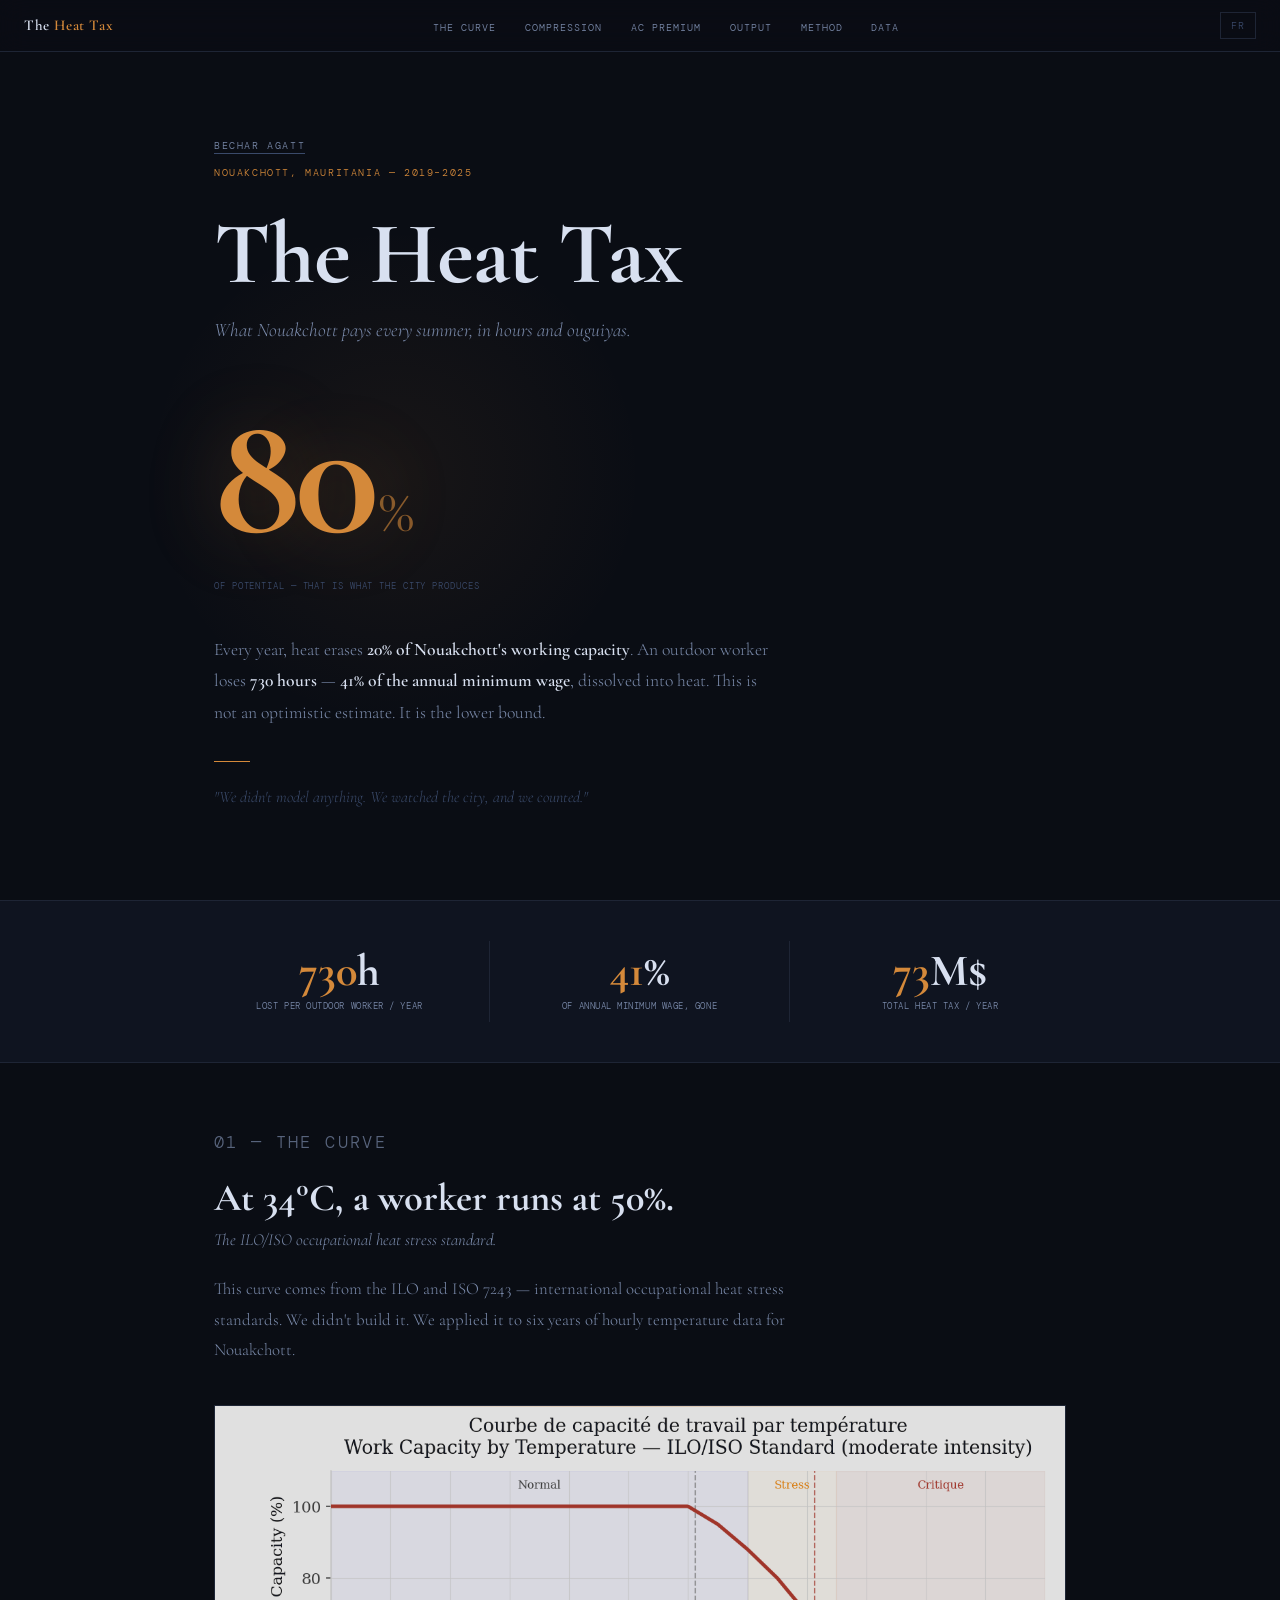
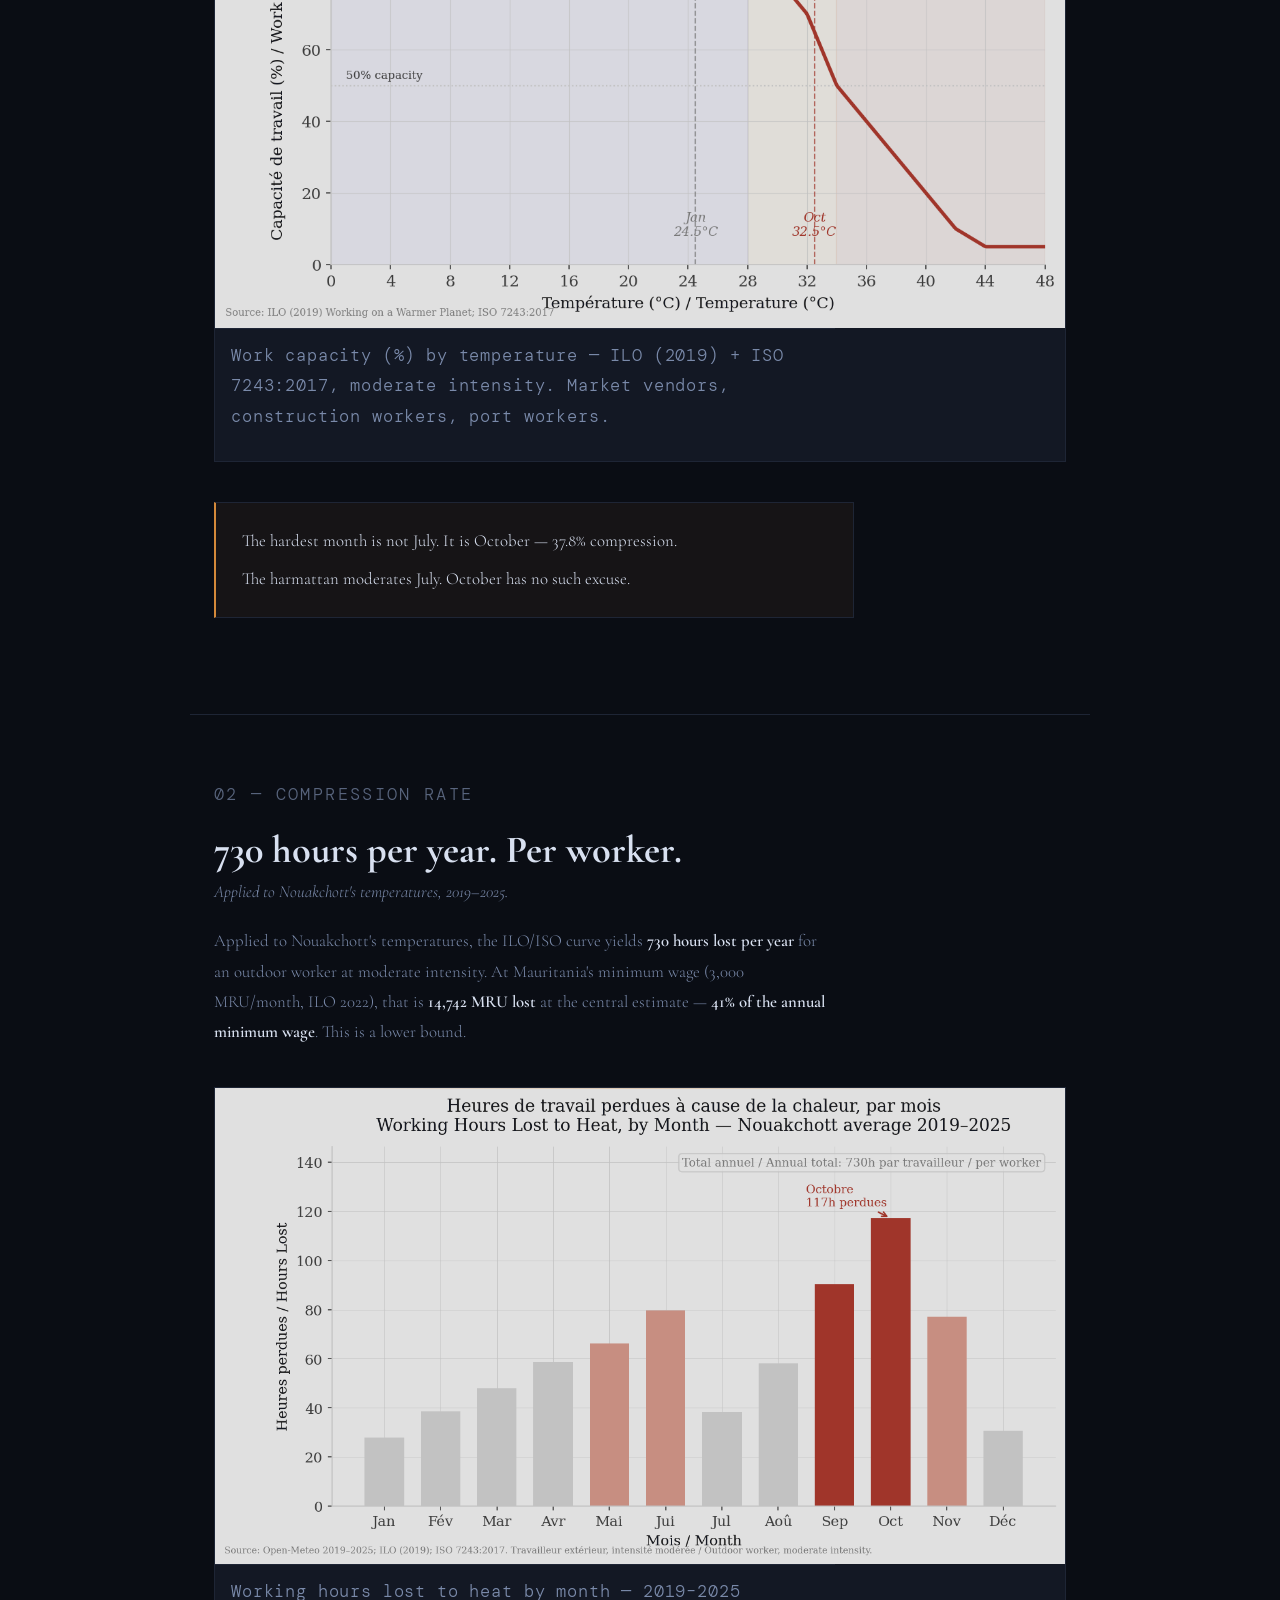
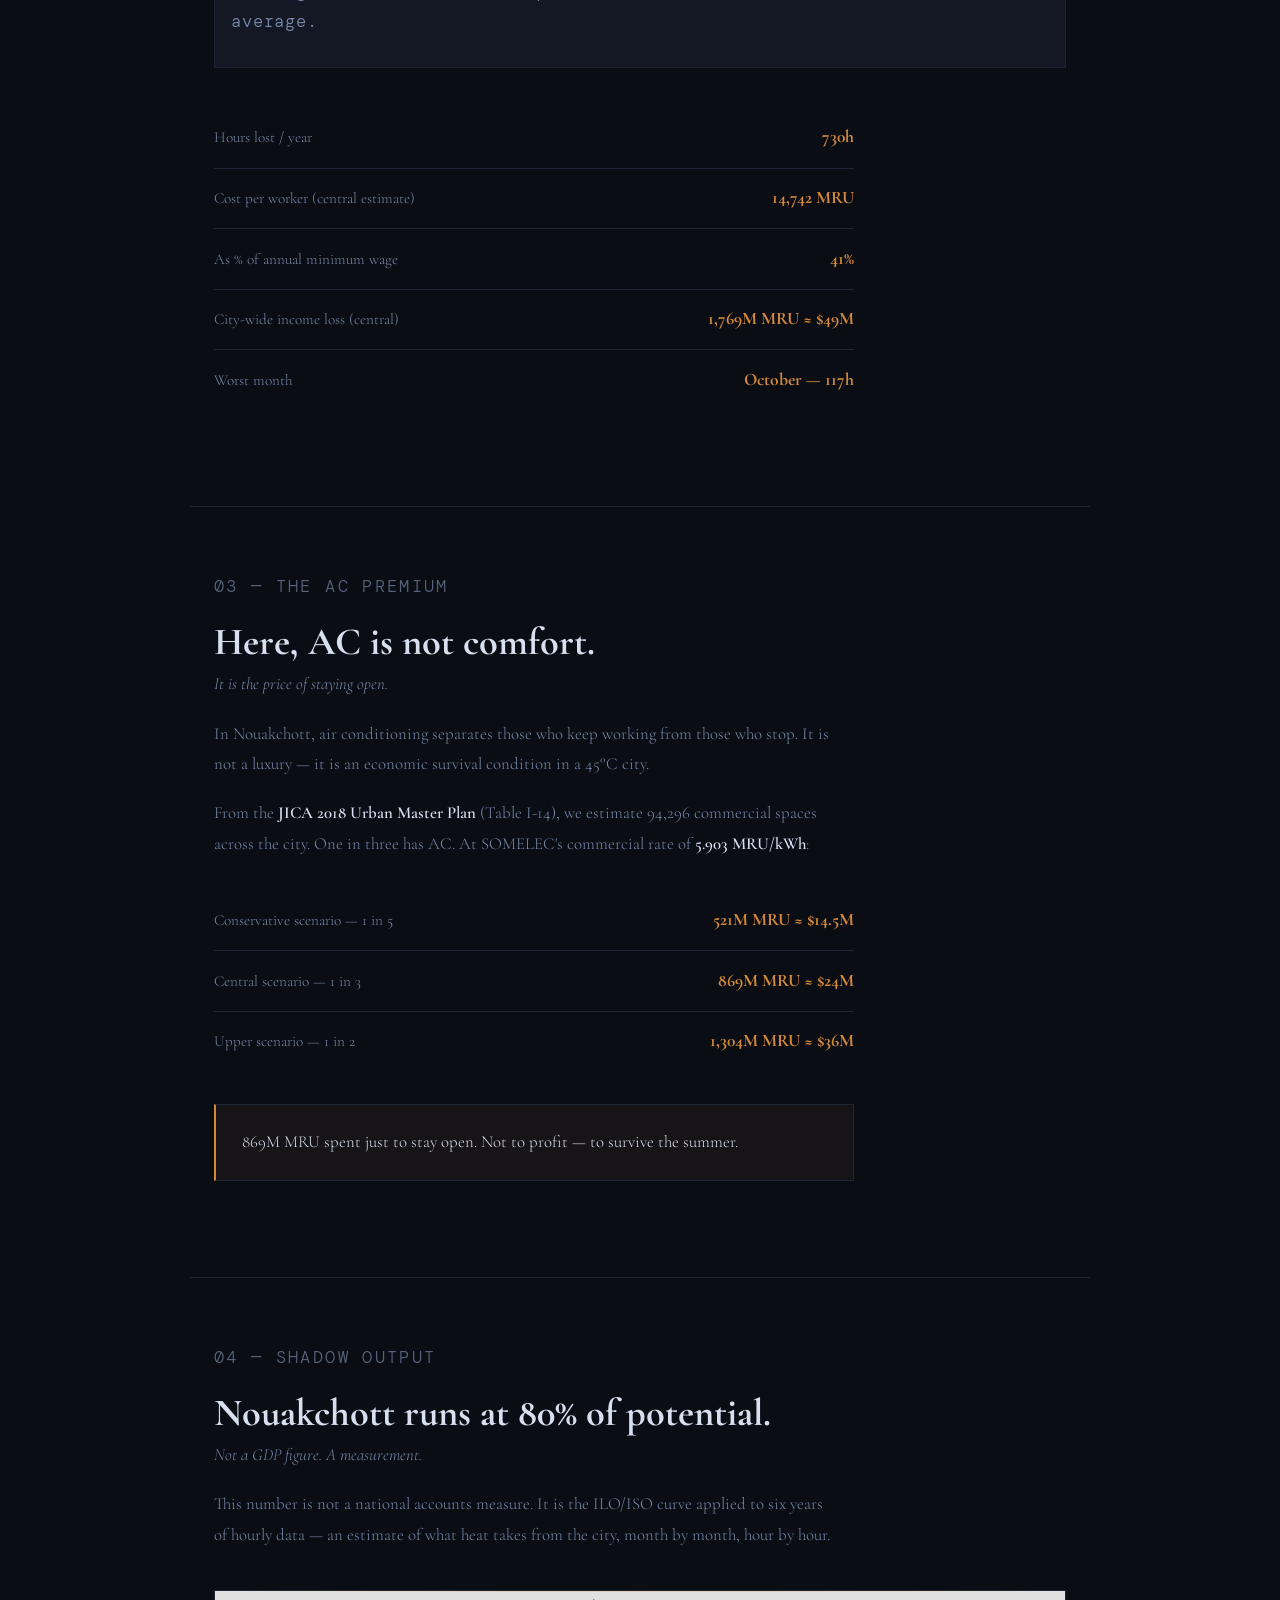
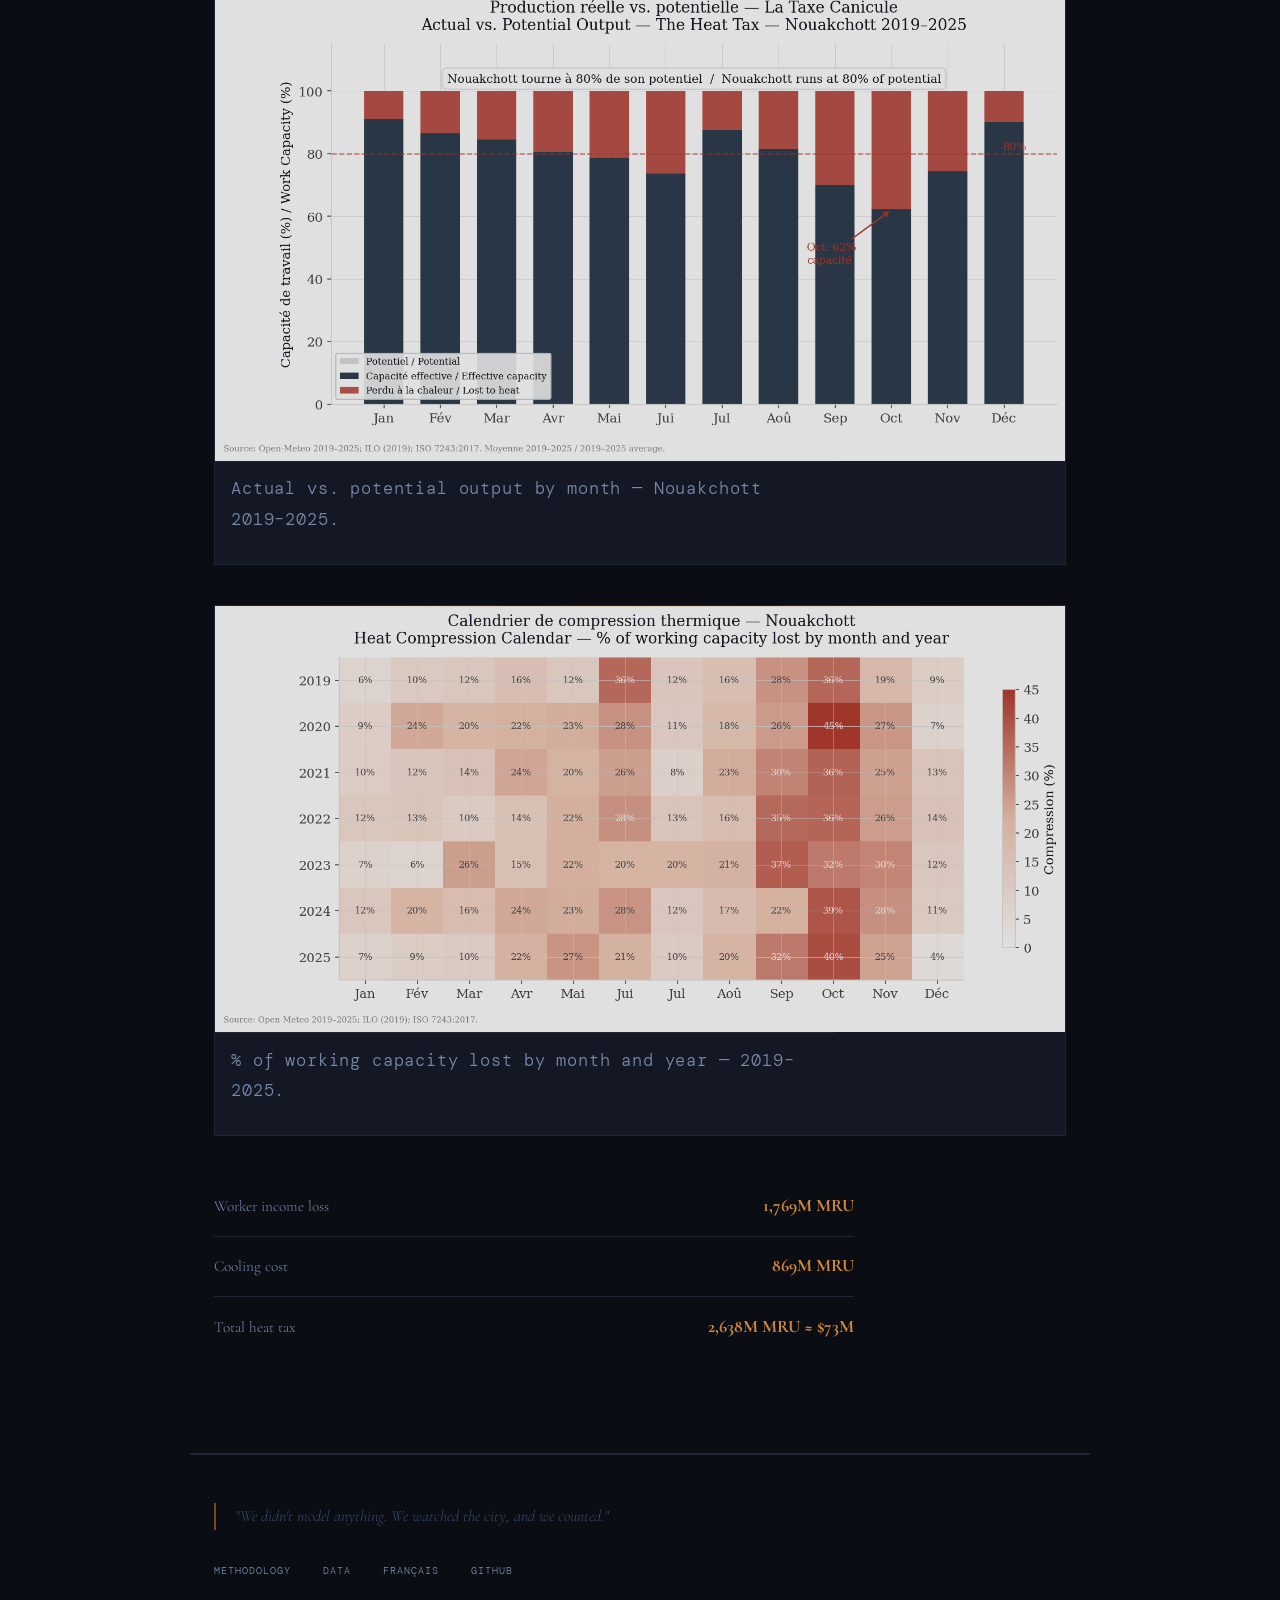
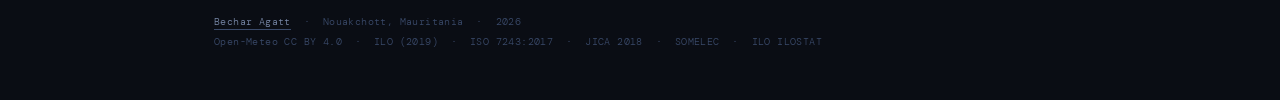
==== site/en/index.html @ 6f4bfc33 "mobile nav" ====
<!DOCTYPE html>
<html lang="en">
<head>
  <meta charset="UTF-8">
  <meta name="viewport" content="width=device-width, initial-scale=1.0">
  <meta name="theme-color" content="#0A0D14">
  <title>The Heat Tax — Nouakchott</title>
  <link rel="preconnect" href="https://fonts.googleapis.com">
  <link href="https://fonts.googleapis.com/css2?family=Cormorant+Garamond:ital,wght@0,300;0,600;0,700;1,300;1,400&family=DM+Mono:wght@300;400&display=swap" rel="stylesheet">
  <style>
    :root {
      --bg:          #0A0D14;
      --bg-raised:   #0F1420;
      --bg-card:     #131824;
      --border:      #1E2535;
      --text:        #D8E0F0;
      --text-mid:    #7A8AAA;
      --text-dim:    #3A4A6A;
      --amber:       #D4893A;
      --amber-dim:   rgba(212, 137, 58, 0.06);
      --amber-muted: #7A4A1A;
    }

    *, *::before, *::after { box-sizing: border-box; margin: 0; padding: 0; }
    html { scroll-behavior: smooth; }

    body {
      background: var(--bg);
      color: var(--text);
      font-family: 'Cormorant Garamond', Georgia, serif;
      font-weight: 300;
      line-height: 1.75;
      font-size: 18px;
      -webkit-font-smoothing: antialiased;
    }

    nav {
      position: fixed;
      top: 0; left: 0; right: 0;
      background: rgba(10, 13, 20, 0.9);
      backdrop-filter: blur(12px);
      -webkit-backdrop-filter: blur(12px);
      border-bottom: 1px solid var(--border);
      z-index: 100;
      padding: 0 1.5rem;
      display: flex;
      align-items: center;
      justify-content: space-between;
      height: 52px;
    }

    .nav-title {
      font-family: 'Cormorant Garamond', serif;
      font-size: 15px;
      font-weight: 600;
      letter-spacing: 0.04em;
      color: var(--text);
      text-decoration: none;
    }

    .nav-title span { color: var(--amber); }

    .nav-links {
      display: flex;
      gap: 1.8rem;
      list-style: none;
    }

    .nav-links a {
      font-family: 'DM Mono', monospace;
      font-size: 10px;
      letter-spacing: 0.1em;
      text-transform: uppercase;
      color: var(--text-mid);
      text-decoration: none;
      transition: color 0.2s;
    }

    .nav-links a:hover { color: var(--amber); }

    .nav-lang {
      font-family: 'DM Mono', monospace;
      font-size: 10px;
      letter-spacing: 0.12em;
      text-transform: uppercase;
      color: var(--text-dim);
      text-decoration: none;
      border: 1px solid var(--border);
      padding: 4px 10px;
      transition: all 0.2s;
    }

    .nav-lang:hover { color: var(--amber); border-color: var(--amber-muted); }

    .hero {
      min-height: 100vh;
      display: flex;
      flex-direction: column;
      justify-content: center;
      padding: 7rem 1.5rem 4rem;
      max-width: 900px;
      margin: 0 auto;
      position: relative;
    }

    .hero::before {
      content: '';
      position: absolute;
      top: 25%; left: -5%;
      width: 60vw; height: 60vw;
      max-width: 500px; max-height: 500px;
      background: radial-gradient(ellipse, rgba(212, 137, 58, 0.07) 0%, transparent 70%);
      pointer-events: none;
      z-index: 0;
    }

    .hero > * { position: relative; z-index: 1; }

    .hero-author {
      font-family: 'DM Mono', monospace;
      font-size: 10px;
      letter-spacing: 0.16em;
      text-transform: uppercase;
      margin-bottom: 0.6rem;
    }

    .hero-author a {
      color: var(--text-mid);
      text-decoration: none;
      border-bottom: 1px solid var(--text-dim);
      padding-bottom: 1px;
      transition: color 0.2s, border-color 0.2s;
    }

    .hero-author a:hover { color: var(--amber); border-color: var(--amber); }

    .hero-eyebrow {
      font-family: 'DM Mono', monospace;
      font-size: 10px;
      letter-spacing: 0.16em;
      text-transform: uppercase;
      color: var(--amber);
      margin-bottom: 1.8rem;
      opacity: 0.8;
    }

    .hero-title {
      font-family: 'Cormorant Garamond', serif;
      font-size: clamp(2.6rem, 8vw, 5.5rem);
      font-weight: 700;
      line-height: 1.0;
      letter-spacing: -0.01em;
      color: var(--text);
      margin-bottom: 1rem;
    }

    .hero-subtitle {
      font-family: 'Cormorant Garamond', serif;
      font-size: clamp(0.95rem, 2.5vw, 1.2rem);
      font-style: italic;
      color: var(--text-mid);
      margin-bottom: 3rem;
      font-weight: 300;
    }

    .hero-number-wrap {
      margin-bottom: 0.8rem;
      display: flex;
      align-items: baseline;
      gap: 0.3rem;
    }

    .hero-number {
      font-family: 'Cormorant Garamond', serif;
      font-size: clamp(5rem, 20vw, 11rem);
      font-weight: 700;
      color: var(--amber);
      line-height: 0.9;
      letter-spacing: -0.03em;
      text-shadow: 0 0 80px rgba(212, 137, 58, 0.25);
    }

    .hero-number-pct {
      font-family: 'Cormorant Garamond', serif;
      font-size: clamp(1.8rem, 6vw, 4rem);
      font-weight: 300;
      color: var(--amber);
      opacity: 0.6;
    }

    .hero-number-label {
      font-family: 'DM Mono', monospace;
      font-size: 9px;
      letter-spacing: 0.1em;
      text-transform: uppercase;
      color: var(--text-dim);
      margin-bottom: 2.5rem;
      line-height: 1.6;
    }

    .hero-body {
      max-width: 560px;
      margin-bottom: 2rem;
      color: var(--text-mid);
      font-size: clamp(1rem, 2.5vw, 1.1rem);
      line-height: 1.8;
    }

    .hero-body strong { color: var(--text); font-weight: 600; }

    .hero-rule {
      width: 36px; height: 1px;
      background: var(--amber);
      opacity: 0.4;
      margin-bottom: 1.4rem;
    }

    .hero-method {
      font-family: 'Cormorant Garamond', serif;
      font-size: clamp(0.9rem, 2vw, 1rem);
      color: var(--text-dim);
      font-style: italic;
      max-width: 480px;
      line-height: 1.7;
    }

    .stats {
      background: var(--bg-raised);
      border-top: 1px solid var(--border);
      border-bottom: 1px solid var(--border);
      padding: 2.5rem 1.5rem;
    }

    .stats-inner {
      max-width: 900px;
      margin: 0 auto;
      display: grid;
      grid-template-columns: repeat(3, 1fr);
      gap: 0;
    }

    .stat-item {
      text-align: center;
      padding: 0.5rem 1rem;
      border-right: 1px solid var(--border);
    }

    .stat-item:last-child { border-right: none; }

    .stat-number {
      font-family: 'Cormorant Garamond', serif;
      font-size: clamp(1.6rem, 5vw, 2.8rem);
      font-weight: 700;
      color: var(--text);
      line-height: 1;
      display: block;
      margin-bottom: 0.4rem;
    }

    .stat-number span { color: var(--amber); }

    .stat-label {
      font-family: 'DM Mono', monospace;
      font-size: 9px;
      letter-spacing: 0.06em;
      text-transform: uppercase;
      color: var(--text-mid);
      display: block;
      line-height: 1.5;
    }

    .section {
      max-width: 900px;
      margin: 0 auto;
      padding: 4rem 1.5rem;
    }

    .section-number {
      font-family: 'DM Mono', monospace;
      font-size: 10px;
      letter-spacing: 0.14em;
      text-transform: uppercase;
      color: var(--amber);
      opacity: 0.7;
      margin-bottom: 0.5rem;
    }

    .section-title {
      font-family: 'Cormorant Garamond', serif;
      font-size: clamp(1.5rem, 5vw, 2.4rem);
      font-weight: 700;
      margin-bottom: 0.3rem;
      line-height: 1.15;
      color: var(--text);
    }

    .section-subtitle {
      font-family: 'Cormorant Garamond', serif;
      font-style: italic;
      color: var(--text-mid);
      margin-bottom: 2rem;
      font-size: clamp(0.9rem, 2vw, 1.05rem);
      font-weight: 300;
    }

    .section p {
      color: var(--text-mid);
      margin-bottom: 1.2rem;
      max-width: 620px;
      font-size: clamp(0.95rem, 2vw, 1.05rem);
      line-height: 1.8;
    }

    .section p strong { color: var(--text); font-weight: 600; }

    .chart-wrap {
      margin: 2.5rem 0;
      border: 1px solid var(--border);
      overflow: hidden;
      background: var(--bg-card);
      position: relative;
    }

    .chart-wrap::before {
      content: '';
      position: absolute;
      top: 0; left: 0; right: 0;
      height: 1px;
      background: linear-gradient(90deg, transparent, var(--amber), transparent);
      opacity: 0.3;
      z-index: 1;
    }

    .chart-wrap img {
      width: 100%;
      display: block;
      filter: brightness(0.88) saturate(0.9);
      mix-blend-mode: lighten;
    }

    .chart-caption {
      font-family: 'DM Mono', monospace;
      font-size: 9px;
      letter-spacing: 0.05em;
      color: var(--text-dim);
      padding: 0.7rem 1rem;
      border-top: 1px solid var(--border);
      line-height: 1.6;
    }

    .insight {
      background: var(--amber-dim);
      border: 1px solid var(--border);
      border-left: 2px solid var(--amber);
      padding: 1.4rem 1.6rem;
      margin: 2rem 0;
      max-width: 640px;
    }

    .insight p {
      margin: 0 0 0.5rem;
      font-size: clamp(0.95rem, 2vw, 1.05rem);
      color: var(--text);
    }

    .insight p:last-child { margin-bottom: 0; }

    .findings {
      list-style: none;
      margin: 2rem 0;
      max-width: 640px;
    }

    .findings li {
      padding: 0.9rem 0;
      border-bottom: 1px solid var(--border);
      display: flex;
      justify-content: space-between;
      align-items: baseline;
      gap: 1rem;
      flex-wrap: wrap;
    }

    .findings li:last-child { border-bottom: none; }

    .finding-label { color: var(--text-mid); font-size: clamp(0.82rem, 2vw, 0.95rem); }

    .finding-value {
      font-family: 'Cormorant Garamond', serif;
      font-weight: 700;
      color: var(--amber);
      font-size: clamp(1rem, 2.5vw, 1.1rem);
      white-space: nowrap;
    }

    .sep {
      border: none;
      border-top: 1px solid var(--border);
      max-width: 900px;
      margin: 0 auto;
    }

    footer {
      border-top: 1px solid var(--border);
      padding: 3rem 1.5rem;
      max-width: 900px;
      margin: 0 auto;
    }

    .footer-method {
      font-family: 'Cormorant Garamond', serif;
      font-size: clamp(0.9rem, 2vw, 1rem);
      color: var(--text-dim);
      font-style: italic;
      margin-bottom: 2rem;
      border-left: 2px solid var(--amber-muted);
      padding-left: 1.2rem;
      line-height: 1.7;
      max-width: 520px;
    }

    .footer-links {
      display: flex;
      gap: 2rem;
      flex-wrap: wrap;
      margin-bottom: 2rem;
    }

    .footer-links a {
      font-family: 'DM Mono', monospace;
      font-size: 10px;
      letter-spacing: 0.1em;
      text-transform: uppercase;
      color: var(--text-mid);
      text-decoration: none;
      transition: color 0.2s;
    }

    .footer-links a:hover { color: var(--amber); }

    .footer-author {
      font-family: 'DM Mono', monospace;
      font-size: 10px;
      letter-spacing: 0.04em;
      color: var(--text-dim);
      line-height: 2;
    }

    .footer-author a {
      color: var(--text-mid);
      text-decoration: none;
      border-bottom: 1px solid var(--text-dim);
      padding-bottom: 1px;
      transition: color 0.2s;
    }

    .footer-author a:hover { color: var(--amber); }

    @keyframes fadeUp {
      from { opacity: 0; transform: translateY(18px); }
      to   { opacity: 1; transform: translateY(0); }
    }

    .hero > * { animation: fadeUp 0.8s cubic-bezier(0.16, 1, 0.3, 1) both; }
    .hero > *:nth-child(1) { animation-delay: 0.00s; }
    .hero > *:nth-child(2) { animation-delay: 0.08s; }
    .hero > *:nth-child(3) { animation-delay: 0.16s; }
    .hero > *:nth-child(4) { animation-delay: 0.22s; }
    .hero > *:nth-child(5) { animation-delay: 0.28s; }
    .hero > *:nth-child(6) { animation-delay: 0.34s; }
    .hero > *:nth-child(7) { animation-delay: 0.40s; }
    .hero > *:nth-child(8) { animation-delay: 0.46s; }
    .hero > *:nth-child(9) { animation-delay: 0.52s; }

    @media (max-width: 640px) {
      .nav-links { display: none; }
      .stats-inner { grid-template-columns: 1fr; }
      .stat-item {
        border-right: none;
        border-bottom: 1px solid var(--border);
        padding: 1.2rem 0;
        text-align: left;
        display: flex;
        align-items: baseline;
        gap: 1rem;
        flex-wrap: wrap;
      }
      .stat-item:last-child { border-bottom: none; }
      .findings li { flex-direction: column; gap: 0.2rem; }
    }
  
    /* ── Mobile hamburger ───────────────────────────────────── */
    .nav-burger {
      display: none;
      flex-direction: column;
      justify-content: center;
      gap: 5px;
      width: 32px; height: 32px;
      background: none; border: none;
      cursor: pointer; padding: 4px;
      z-index: 201; flex-shrink: 0;
    }

    .nav-burger span {
      display: block;
      width: 100%; height: 1px;
      background: var(--text-mid);
      transition: all .25s cubic-bezier(.16,1,.3,1);
      transform-origin: center;
    }

    .nav-burger.open span:nth-child(1) { transform: translateY(6px) rotate(45deg); background: var(--amber); }
    .nav-burger.open span:nth-child(2) { opacity: 0; transform: scaleX(0); }
    .nav-burger.open span:nth-child(3) { transform: translateY(-6px) rotate(-45deg); background: var(--amber); }

    .nav-drawer {
      display: none;
      position: fixed;
      top: 52px; left: 0; right: 0;
      background: rgba(10, 13, 20, 0.98);
      backdrop-filter: blur(16px);
      -webkit-backdrop-filter: blur(16px);
      border-bottom: 1px solid var(--border);
      z-index: 199;
      padding: 1.5rem;
      transform: translateY(-8px);
      opacity: 0;
      transition: all .25s cubic-bezier(.16,1,.3,1);
      pointer-events: none;
    }

    .nav-drawer.open {
      opacity: 1;
      transform: translateY(0);
      pointer-events: all;
    }

    .nav-drawer ul { list-style: none; margin-bottom: 1.2rem; }
    .nav-drawer ul li { border-bottom: 1px solid var(--border); }
    .nav-drawer ul li:last-child { border-bottom: none; }

    .nav-drawer ul a {
      font-family: 'DM Mono', monospace;
      font-size: 11px; letter-spacing: .12em;
      text-transform: uppercase;
      color: var(--text-mid); text-decoration: none;
      display: block; padding: 1rem 0;
      transition: color .2s;
    }

    .nav-drawer ul a:hover,
    .nav-drawer ul a.active { color: var(--amber); }

    .nav-drawer-lang {
      font-family: 'DM Mono', monospace;
      font-size: 10px; letter-spacing: .12em;
      text-transform: uppercase;
      color: var(--text-dim); text-decoration: none;
      border: 1px solid var(--border);
      padding: 6px 14px; display: inline-block;
      transition: all .2s;
    }

    .nav-drawer-lang:hover { color: var(--amber); border-color: var(--amber-muted); }

    
    @media (max-width: 640px) {
      .nav-burger { display: flex; }
      .nav-drawer { display: block; }
      .nav-lang   { display: none; }
    }
  </style>
</head>
<body>

<nav>
  <a class="nav-title" href="index.html">The <span>Heat Tax</span></a>
  <ul class="nav-links">
    <li><a href="curve.html">The Curve</a></li>
    <li><a href="compression.html">Compression</a></li>
    <li><a href="premium.html">AC Premium</a></li>
    <li><a href="shadow.html">Output</a></li>
    <li><a href="methodology.html">Method</a></li>
    <li><a href="data.html">Data</a></li>
  </ul>
  <a class="nav-lang" href="../index.html">FR</a>
<button class="nav-burger" id="nav-burger" aria-label="Menu">
    <span></span><span></span><span></span>
  </button>
<button class="nav-burger" id="nav-burger" aria-label="Menu">
    <span></span><span></span><span></span>
  </button>
</nav>
<div class="nav-drawer" id="nav-drawer">
<ul>
  <li><a href="curve.html">The Curve</a></li>
  <li><a href="compression.html">Compression</a></li>
  <li><a href="premium.html">AC Premium</a></li>
  <li><a href="shadow.html">Output</a></li>
  <li><a href="methodology.html">Method</a></li>
  <li><a href="data.html">Data</a></li>
</ul>
<a class="nav-drawer-lang" href="../index.html">FR &rarr;</a>
</div>


<section class="hero">
  <p class="hero-author">
    <a href="https://github.com/agattbechar" target="_blank" rel="noopener">Bechar Agatt</a>
  </p>

  <p class="hero-eyebrow">Nouakchott, Mauritania — 2019–2025</p>

  <h1 class="hero-title">The Heat Tax</h1>

  <p class="hero-subtitle">
    What Nouakchott pays every summer, in hours and ouguiyas.
  </p>

  <div class="hero-number-wrap">
    <span class="hero-number">80</span>
    <span class="hero-number-pct">%</span>
  </div>

  <p class="hero-number-label">
    of potential — that is what the city produces
  </p>

  <p class="hero-body">
    Every year, heat erases <strong>20% of Nouakchott's working capacity</strong>.
    An outdoor worker loses <strong>730 hours</strong> —
    <strong>41% of the annual minimum wage</strong>, dissolved into heat.
    This is not an optimistic estimate. It is the lower bound.
  </p>

  <div class="hero-rule"></div>

  <p class="hero-method">
    "We didn't model anything. We watched the city, and we counted."
  </p>
</section>

<div class="stats">
  <div class="stats-inner">
    <div class="stat-item">
      <span class="stat-number"><span>730</span>h</span>
      <span class="stat-label">lost per outdoor worker / year</span>
    </div>
    <div class="stat-item">
      <span class="stat-number"><span>41</span>%</span>
      <span class="stat-label">of annual minimum wage, gone</span>
    </div>
    <div class="stat-item">
      <span class="stat-number"><span>73</span>M$</span>
      <span class="stat-label">total heat tax / year</span>
    </div>
  </div>
</div>

<section class="section">
  <p class="section-number">01 — The Curve</p>
  <h2 class="section-title">At 34°C, a worker runs at 50%.</h2>
  <p class="section-subtitle">The ILO/ISO occupational heat stress standard.</p>

  <p>
    This curve comes from the ILO and ISO 7243 — international occupational
    heat stress standards. We didn't build it. We applied it to six years
    of hourly temperature data for Nouakchott.
  </p>

  <div class="chart-wrap">
    <img src="../assets/charts/activity_curve.png" alt="Work capacity by temperature">
    <p class="chart-caption">
      Work capacity (%) by temperature — ILO (2019) + ISO 7243:2017, moderate intensity.
      Market vendors, construction workers, port workers.
    </p>
  </div>

  <div class="insight">
    <p>The hardest month is not July. It is October — 37.8% compression.</p>
    <p>The harmattan moderates July. October has no such excuse.</p>
  </div>
</section>

<hr class="sep">

<section class="section">
  <p class="section-number">02 — Compression Rate</p>
  <h2 class="section-title">730 hours per year. Per worker.</h2>
  <p class="section-subtitle">Applied to Nouakchott's temperatures, 2019–2025.</p>

  <p>
    Applied to Nouakchott's temperatures, the ILO/ISO curve yields
    <strong>730 hours lost per year</strong> for an outdoor worker at moderate intensity.
    At Mauritania's minimum wage (3,000 MRU/month, ILO 2022), that is
    <strong>14,742 MRU lost</strong> at the central estimate —
    <strong>41% of the annual minimum wage</strong>. This is a lower bound.
  </p>

  <div class="chart-wrap">
    <img src="../assets/charts/compression.png" alt="Hours lost per month">
    <p class="chart-caption">
      Working hours lost to heat by month — 2019–2025 average.
    </p>
  </div>

  <ul class="findings">
    <li>
      <span class="finding-label">Hours lost / year</span>
      <span class="finding-value">730h</span>
    </li>
    <li>
      <span class="finding-label">Cost per worker (central estimate)</span>
      <span class="finding-value">14,742 MRU</span>
    </li>
    <li>
      <span class="finding-label">As % of annual minimum wage</span>
      <span class="finding-value">41%</span>
    </li>
    <li>
      <span class="finding-label">City-wide income loss (central)</span>
      <span class="finding-value">1,769M MRU ≈ $49M</span>
    </li>
    <li>
      <span class="finding-label">Worst month</span>
      <span class="finding-value">October — 117h</span>
    </li>
  </ul>
</section>

<hr class="sep">

<section class="section">
  <p class="section-number">03 — The AC Premium</p>
  <h2 class="section-title">Here, AC is not comfort.</h2>
  <p class="section-subtitle">It is the price of staying open.</p>

  <p>
    In Nouakchott, air conditioning separates those who keep working from
    those who stop. It is not a luxury — it is an economic survival condition
    in a 45°C city.
  </p>
  <p>
    From the <strong>JICA 2018 Urban Master Plan</strong> (Table I-14), we estimate
    94,296 commercial spaces across the city. One in three has AC.
    At SOMELEC's commercial rate of <strong>5.903 MRU/kWh</strong>:
  </p>

  <ul class="findings">
    <li>
      <span class="finding-label">Conservative scenario — 1 in 5</span>
      <span class="finding-value">521M MRU ≈ $14.5M</span>
    </li>
    <li>
      <span class="finding-label">Central scenario — 1 in 3</span>
      <span class="finding-value">869M MRU ≈ $24M</span>
    </li>
    <li>
      <span class="finding-label">Upper scenario — 1 in 2</span>
      <span class="finding-value">1,304M MRU ≈ $36M</span>
    </li>
  </ul>

  <div class="insight">
    <p>869M MRU spent just to stay open. Not to profit — to survive the summer.</p>
  </div>
</section>

<hr class="sep">

<section class="section">
  <p class="section-number">04 — Shadow Output</p>
  <h2 class="section-title">Nouakchott runs at 80% of potential.</h2>
  <p class="section-subtitle">Not a GDP figure. A measurement.</p>

  <p>
    This number is not a national accounts measure. It is the ILO/ISO curve
    applied to six years of hourly data — an estimate of what heat takes
    from the city, month by month, hour by hour.
  </p>

  <div class="chart-wrap">
    <img src="../assets/charts/shadow_output.png" alt="Actual vs potential output">
    <p class="chart-caption">
      Actual vs. potential output by month — Nouakchott 2019–2025.
    </p>
  </div>

  <div class="chart-wrap">
    <img src="../assets/charts/calendar.png" alt="Heat compression calendar">
    <p class="chart-caption">
      % of working capacity lost by month and year — 2019–2025.
    </p>
  </div>

  <ul class="findings">
    <li>
      <span class="finding-label">Worker income loss</span>
      <span class="finding-value">1,769M MRU</span>
    </li>
    <li>
      <span class="finding-label">Cooling cost</span>
      <span class="finding-value">869M MRU</span>
    </li>
    <li>
      <span class="finding-label">Total heat tax</span>
      <span class="finding-value">2,638M MRU ≈ $73M</span>
    </li>
  </ul>
</section>

<hr class="sep">

<footer>
  <p class="footer-method">
    "We didn't model anything. We watched the city, and we counted."
  </p>

  <div class="footer-links">
    <a href="methodology.html">Methodology</a>
    <a href="data.html">Data</a>
    <a href="../index.html">Français</a>
    <a href="https://github.com/agattbechar/nkc-heat-tax" target="_blank" rel="noopener">GitHub</a>
  </div>

  <p class="footer-author">
    <a href="https://github.com/agattbechar" target="_blank" rel="noopener">Bechar Agatt</a>
    &nbsp;·&nbsp; Nouakchott, Mauritania &nbsp;·&nbsp; 2026<br>
    Open-Meteo CC BY 4.0 &nbsp;·&nbsp; ILO (2019) &nbsp;·&nbsp; ISO 7243:2017
    &nbsp;·&nbsp; JICA 2018 &nbsp;·&nbsp; SOMELEC &nbsp;·&nbsp; ILO ILOSTAT
  </p>
</footer>

<script>
  (function() {
    var burger = document.getElementById('nav-burger');
    var drawer = document.getElementById('nav-drawer');
    if (!burger || !drawer) return;
    burger.addEventListener('click', function() {
      burger.classList.toggle('open');
      drawer.classList.toggle('open');
    });
    drawer.querySelectorAll('a').forEach(function(link) {
      link.addEventListener('click', function() {
        burger.classList.remove('open');
        drawer.classList.remove('open');
      });
    });
  })();
</script>
<script>
(function(){
  var b=document.getElementById('nav-burger');
  var d=document.getElementById('nav-drawer');
  if(!b||!d)return;
  b.addEventListener('click',function(){b.classList.toggle('open');d.classList.toggle('open');});
  d.querySelectorAll('a').forEach(function(a){
    a.addEventListener('click',function(){b.classList.remove('open');d.classList.remove('open');});
  });
})();
</script>
</body>
</html>
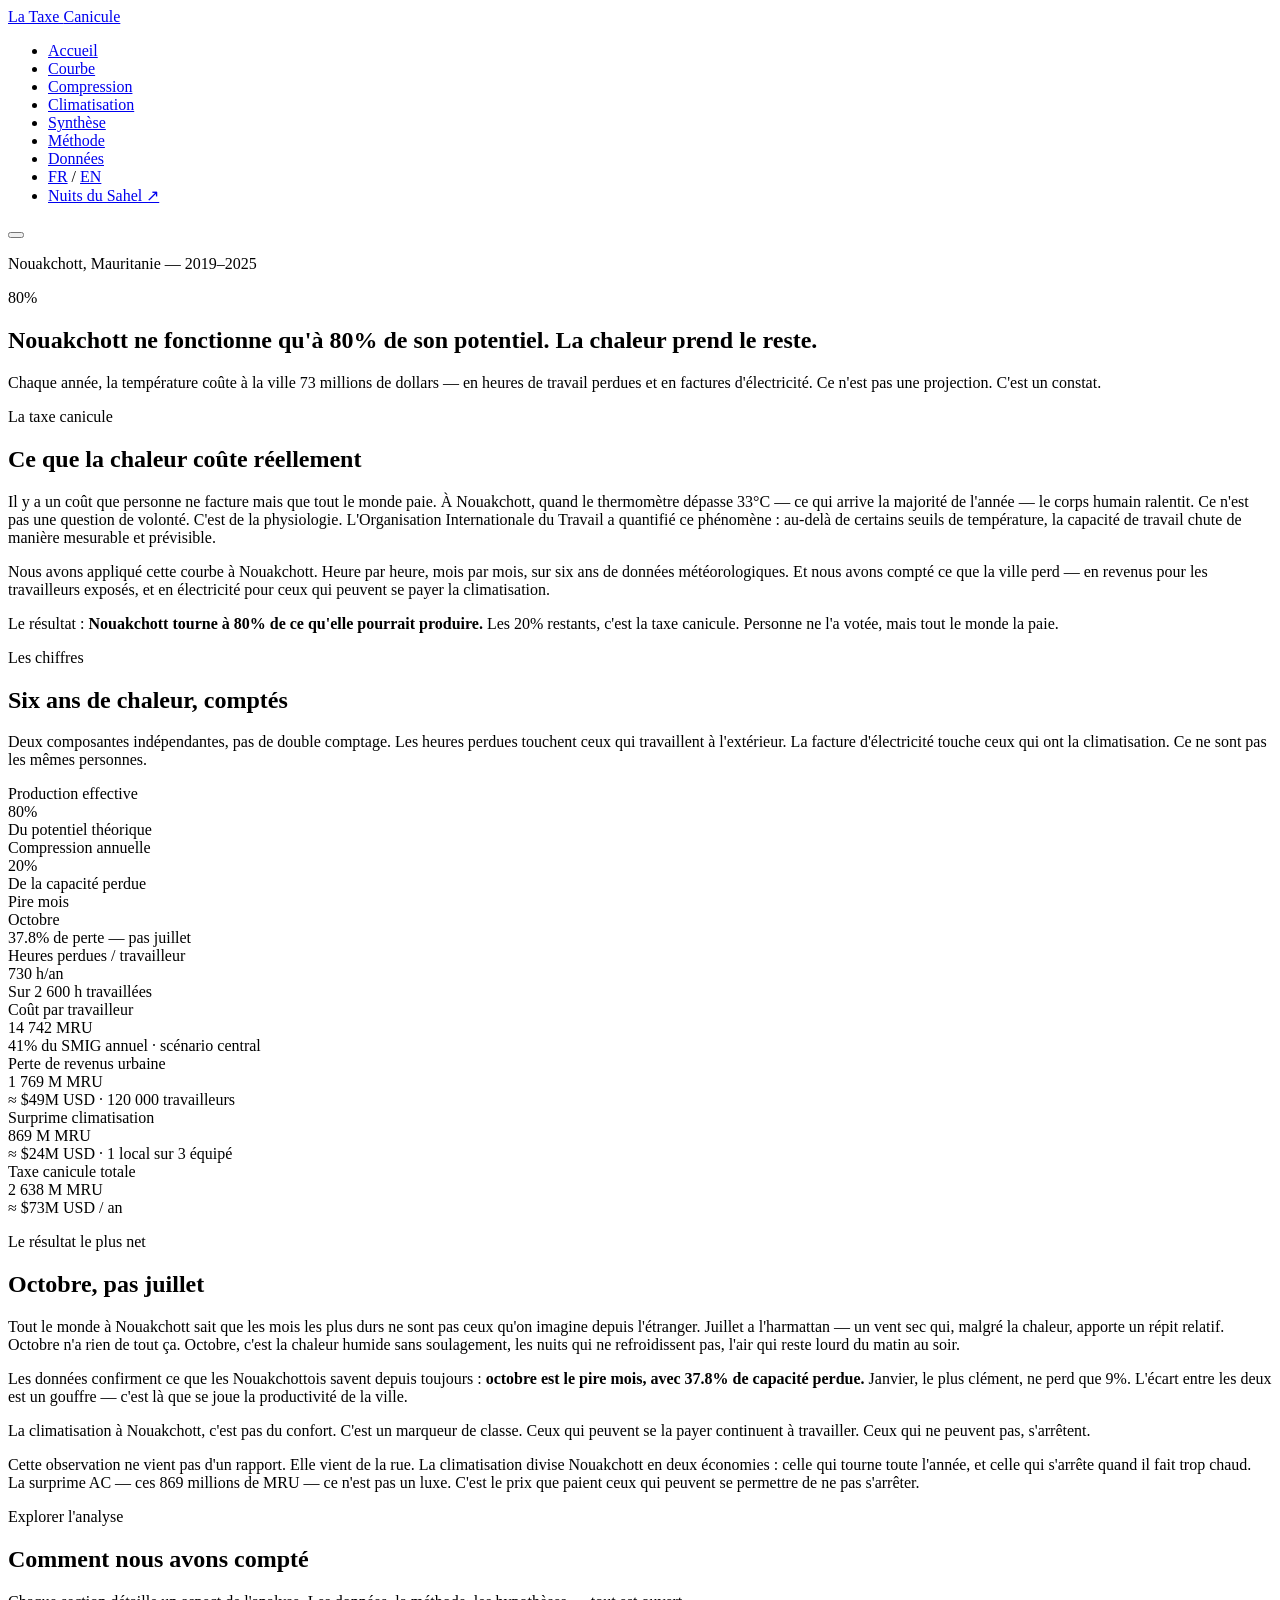
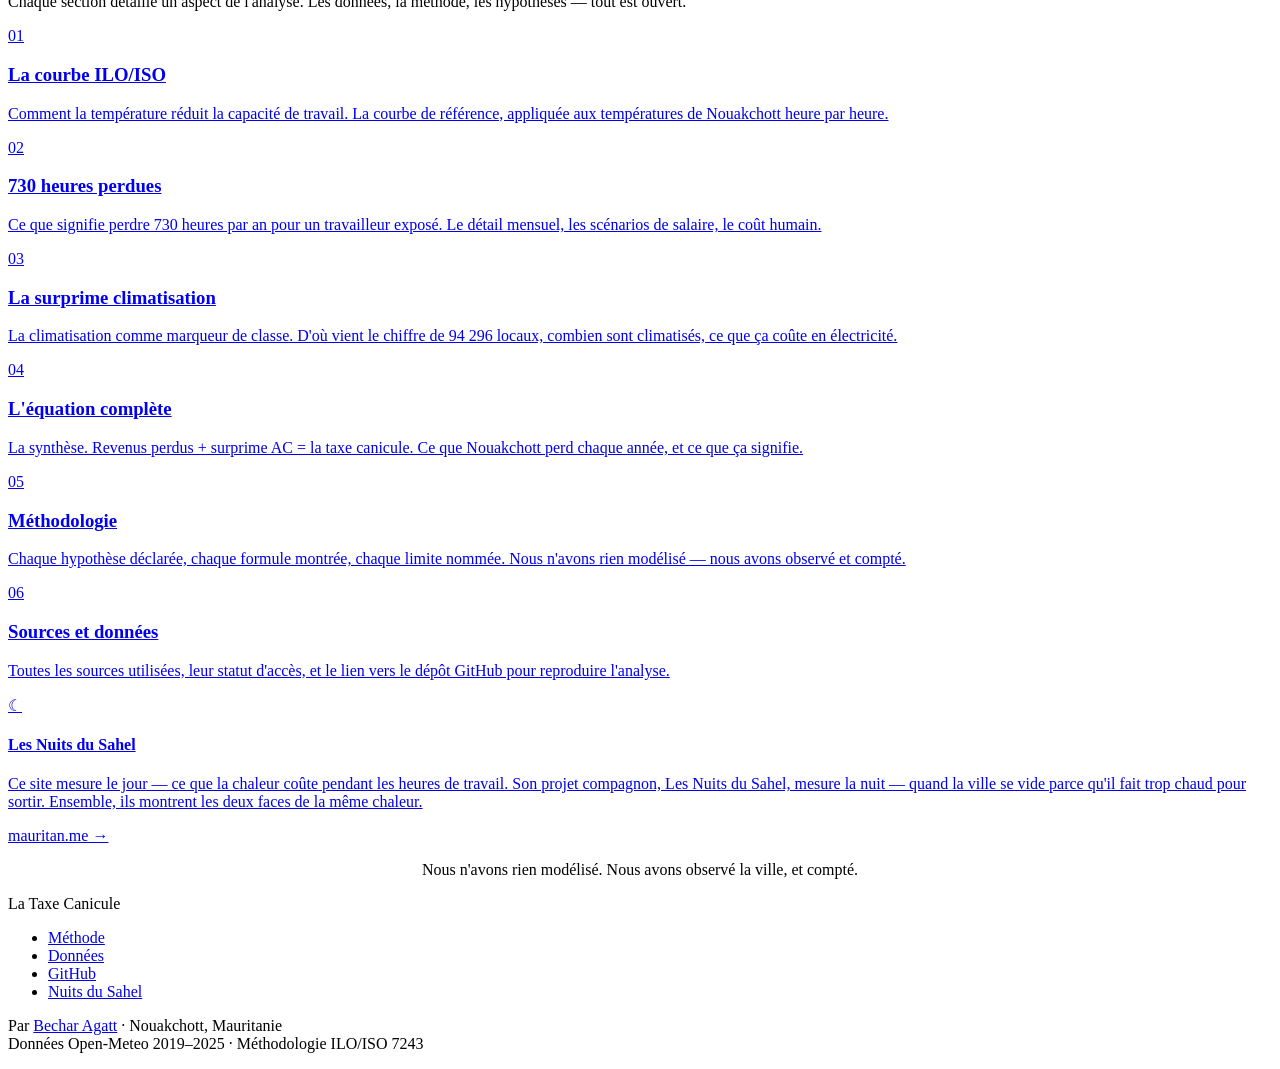
==== commit 88253839: "rebuild: new CSS system, full content rewrite, EN mirror complete - Rebuilt style.css from scratch: " ====
--- a/site/en/index.html
+++ b/site/en/index.html
@@ -1,863 +1,215 @@
 <!DOCTYPE html>
-<html lang="en">
+<html lang="fr">
 <head>
   <meta charset="UTF-8">
   <meta name="viewport" content="width=device-width, initial-scale=1.0">
-  <meta name="theme-color" content="#0A0D14">
-  <title>The Heat Tax — Nouakchott</title>
-  <link rel="preconnect" href="https://fonts.googleapis.com">
-  <link href="https://fonts.googleapis.com/css2?family=Cormorant+Garamond:ital,wght@0,300;0,600;0,700;1,300;1,400&family=DM+Mono:wght@300;400&display=swap" rel="stylesheet">
-  <style>
-    :root {
-      --bg:          #0A0D14;
-      --bg-raised:   #0F1420;
-      --bg-card:     #131824;
-      --border:      #1E2535;
-      --text:        #D8E0F0;
-      --text-mid:    #7A8AAA;
-      --text-dim:    #3A4A6A;
-      --amber:       #D4893A;
-      --amber-dim:   rgba(212, 137, 58, 0.06);
-      --amber-muted: #7A4A1A;
-    }
-
-    *, *::before, *::after { box-sizing: border-box; margin: 0; padding: 0; }
-    html { scroll-behavior: smooth; }
-
-    body {
-      background: var(--bg);
-      color: var(--text);
-      font-family: 'Cormorant Garamond', Georgia, serif;
-      font-weight: 300;
-      line-height: 1.75;
-      font-size: 18px;
-      -webkit-font-smoothing: antialiased;
-    }
-
-    nav {
-      position: fixed;
-      top: 0; left: 0; right: 0;
-      background: rgba(10, 13, 20, 0.9);
-      backdrop-filter: blur(12px);
-      -webkit-backdrop-filter: blur(12px);
-      border-bottom: 1px solid var(--border);
-      z-index: 100;
-      padding: 0 1.5rem;
-      display: flex;
-      align-items: center;
-      justify-content: space-between;
-      height: 52px;
-    }
-
-    .nav-title {
-      font-family: 'Cormorant Garamond', serif;
-      font-size: 15px;
-      font-weight: 600;
-      letter-spacing: 0.04em;
-      color: var(--text);
-      text-decoration: none;
-    }
-
-    .nav-title span { color: var(--amber); }
-
-    .nav-links {
-      display: flex;
-      gap: 1.8rem;
-      list-style: none;
-    }
-
-    .nav-links a {
-      font-family: 'DM Mono', monospace;
-      font-size: 10px;
-      letter-spacing: 0.1em;
-      text-transform: uppercase;
-      color: var(--text-mid);
-      text-decoration: none;
-      transition: color 0.2s;
-    }
-
-    .nav-links a:hover { color: var(--amber); }
-
-    .nav-lang {
-      font-family: 'DM Mono', monospace;
-      font-size: 10px;
-      letter-spacing: 0.12em;
-      text-transform: uppercase;
-      color: var(--text-dim);
-      text-decoration: none;
-      border: 1px solid var(--border);
-      padding: 4px 10px;
-      transition: all 0.2s;
-    }
-
-    .nav-lang:hover { color: var(--amber); border-color: var(--amber-muted); }
-
-    .hero {
-      min-height: 100vh;
-      display: flex;
-      flex-direction: column;
-      justify-content: center;
-      padding: 7rem 1.5rem 4rem;
-      max-width: 900px;
-      margin: 0 auto;
-      position: relative;
-    }
-
-    .hero::before {
-      content: '';
-      position: absolute;
-      top: 25%; left: -5%;
-      width: 60vw; height: 60vw;
-      max-width: 500px; max-height: 500px;
-      background: radial-gradient(ellipse, rgba(212, 137, 58, 0.07) 0%, transparent 70%);
-      pointer-events: none;
-      z-index: 0;
-    }
-
-    .hero > * { position: relative; z-index: 1; }
-
-    .hero-author {
-      font-family: 'DM Mono', monospace;
-      font-size: 10px;
-      letter-spacing: 0.16em;
-      text-transform: uppercase;
-      margin-bottom: 0.6rem;
-    }
-
-    .hero-author a {
-      color: var(--text-mid);
-      text-decoration: none;
-      border-bottom: 1px solid var(--text-dim);
-      padding-bottom: 1px;
-      transition: color 0.2s, border-color 0.2s;
-    }
-
-    .hero-author a:hover { color: var(--amber); border-color: var(--amber); }
-
-    .hero-eyebrow {
-      font-family: 'DM Mono', monospace;
-      font-size: 10px;
-      letter-spacing: 0.16em;
-      text-transform: uppercase;
-      color: var(--amber);
-      margin-bottom: 1.8rem;
-      opacity: 0.8;
-    }
-
-    .hero-title {
-      font-family: 'Cormorant Garamond', serif;
-      font-size: clamp(2.6rem, 8vw, 5.5rem);
-      font-weight: 700;
-      line-height: 1.0;
-      letter-spacing: -0.01em;
-      color: var(--text);
-      margin-bottom: 1rem;
-    }
-
-    .hero-subtitle {
-      font-family: 'Cormorant Garamond', serif;
-      font-size: clamp(0.95rem, 2.5vw, 1.2rem);
-      font-style: italic;
-      color: var(--text-mid);
-      margin-bottom: 3rem;
-      font-weight: 300;
-    }
-
-    .hero-number-wrap {
-      margin-bottom: 0.8rem;
-      display: flex;
-      align-items: baseline;
-      gap: 0.3rem;
-    }
-
-    .hero-number {
-      font-family: 'Cormorant Garamond', serif;
-      font-size: clamp(5rem, 20vw, 11rem);
-      font-weight: 700;
-      color: var(--amber);
-      line-height: 0.9;
-      letter-spacing: -0.03em;
-      text-shadow: 0 0 80px rgba(212, 137, 58, 0.25);
-    }
-
-    .hero-number-pct {
-      font-family: 'Cormorant Garamond', serif;
-      font-size: clamp(1.8rem, 6vw, 4rem);
-      font-weight: 300;
-      color: var(--amber);
-      opacity: 0.6;
-    }
-
-    .hero-number-label {
-      font-family: 'DM Mono', monospace;
-      font-size: 9px;
-      letter-spacing: 0.1em;
-      text-transform: uppercase;
-      color: var(--text-dim);
-      margin-bottom: 2.5rem;
-      line-height: 1.6;
-    }
-
-    .hero-body {
-      max-width: 560px;
-      margin-bottom: 2rem;
-      color: var(--text-mid);
-      font-size: clamp(1rem, 2.5vw, 1.1rem);
-      line-height: 1.8;
-    }
-
-    .hero-body strong { color: var(--text); font-weight: 600; }
-
-    .hero-rule {
-      width: 36px; height: 1px;
-      background: var(--amber);
-      opacity: 0.4;
-      margin-bottom: 1.4rem;
-    }
-
-    .hero-method {
-      font-family: 'Cormorant Garamond', serif;
-      font-size: clamp(0.9rem, 2vw, 1rem);
-      color: var(--text-dim);
-      font-style: italic;
-      max-width: 480px;
-      line-height: 1.7;
-    }
-
-    .stats {
-      background: var(--bg-raised);
-      border-top: 1px solid var(--border);
-      border-bottom: 1px solid var(--border);
-      padding: 2.5rem 1.5rem;
-    }
-
-    .stats-inner {
-      max-width: 900px;
-      margin: 0 auto;
-      display: grid;
-      grid-template-columns: repeat(3, 1fr);
-      gap: 0;
-    }
-
-    .stat-item {
-      text-align: center;
-      padding: 0.5rem 1rem;
-      border-right: 1px solid var(--border);
-    }
-
-    .stat-item:last-child { border-right: none; }
-
-    .stat-number {
-      font-family: 'Cormorant Garamond', serif;
-      font-size: clamp(1.6rem, 5vw, 2.8rem);
-      font-weight: 700;
-      color: var(--text);
-      line-height: 1;
-      display: block;
-      margin-bottom: 0.4rem;
-    }
-
-    .stat-number span { color: var(--amber); }
-
-    .stat-label {
-      font-family: 'DM Mono', monospace;
-      font-size: 9px;
-      letter-spacing: 0.06em;
-      text-transform: uppercase;
-      color: var(--text-mid);
-      display: block;
-      line-height: 1.5;
-    }
-
-    .section {
-      max-width: 900px;
-      margin: 0 auto;
-      padding: 4rem 1.5rem;
-    }
-
-    .section-number {
-      font-family: 'DM Mono', monospace;
-      font-size: 10px;
-      letter-spacing: 0.14em;
-      text-transform: uppercase;
-      color: var(--amber);
-      opacity: 0.7;
-      margin-bottom: 0.5rem;
-    }
-
-    .section-title {
-      font-family: 'Cormorant Garamond', serif;
-      font-size: clamp(1.5rem, 5vw, 2.4rem);
-      font-weight: 700;
-      margin-bottom: 0.3rem;
-      line-height: 1.15;
-      color: var(--text);
-    }
-
-    .section-subtitle {
-      font-family: 'Cormorant Garamond', serif;
-      font-style: italic;
-      color: var(--text-mid);
-      margin-bottom: 2rem;
-      font-size: clamp(0.9rem, 2vw, 1.05rem);
-      font-weight: 300;
-    }
-
-    .section p {
-      color: var(--text-mid);
-      margin-bottom: 1.2rem;
-      max-width: 620px;
-      font-size: clamp(0.95rem, 2vw, 1.05rem);
-      line-height: 1.8;
-    }
-
-    .section p strong { color: var(--text); font-weight: 600; }
-
-    .chart-wrap {
-      margin: 2.5rem 0;
-      border: 1px solid var(--border);
-      overflow: hidden;
-      background: var(--bg-card);
-      position: relative;
-    }
-
-    .chart-wrap::before {
-      content: '';
-      position: absolute;
-      top: 0; left: 0; right: 0;
-      height: 1px;
-      background: linear-gradient(90deg, transparent, var(--amber), transparent);
-      opacity: 0.3;
-      z-index: 1;
-    }
-
-    .chart-wrap img {
-      width: 100%;
-      display: block;
-      filter: brightness(0.88) saturate(0.9);
-      mix-blend-mode: lighten;
-    }
-
-    .chart-caption {
-      font-family: 'DM Mono', monospace;
-      font-size: 9px;
-      letter-spacing: 0.05em;
-      color: var(--text-dim);
-      padding: 0.7rem 1rem;
-      border-top: 1px solid var(--border);
-      line-height: 1.6;
-    }
-
-    .insight {
-      background: var(--amber-dim);
-      border: 1px solid var(--border);
-      border-left: 2px solid var(--amber);
-      padding: 1.4rem 1.6rem;
-      margin: 2rem 0;
-      max-width: 640px;
-    }
-
-    .insight p {
-      margin: 0 0 0.5rem;
-      font-size: clamp(0.95rem, 2vw, 1.05rem);
-      color: var(--text);
-    }
-
-    .insight p:last-child { margin-bottom: 0; }
-
-    .findings {
-      list-style: none;
-      margin: 2rem 0;
-      max-width: 640px;
-    }
-
-    .findings li {
-      padding: 0.9rem 0;
-      border-bottom: 1px solid var(--border);
-      display: flex;
-      justify-content: space-between;
-      align-items: baseline;
-      gap: 1rem;
-      flex-wrap: wrap;
-    }
-
-    .findings li:last-child { border-bottom: none; }
-
-    .finding-label { color: var(--text-mid); font-size: clamp(0.82rem, 2vw, 0.95rem); }
-
-    .finding-value {
-      font-family: 'Cormorant Garamond', serif;
-      font-weight: 700;
-      color: var(--amber);
-      font-size: clamp(1rem, 2.5vw, 1.1rem);
-      white-space: nowrap;
-    }
-
-    .sep {
-      border: none;
-      border-top: 1px solid var(--border);
-      max-width: 900px;
-      margin: 0 auto;
-    }
-
-    footer {
-      border-top: 1px solid var(--border);
-      padding: 3rem 1.5rem;
-      max-width: 900px;
-      margin: 0 auto;
-    }
-
-    .footer-method {
-      font-family: 'Cormorant Garamond', serif;
-      font-size: clamp(0.9rem, 2vw, 1rem);
-      color: var(--text-dim);
-      font-style: italic;
-      margin-bottom: 2rem;
-      border-left: 2px solid var(--amber-muted);
-      padding-left: 1.2rem;
-      line-height: 1.7;
-      max-width: 520px;
-    }
-
-    .footer-links {
-      display: flex;
-      gap: 2rem;
-      flex-wrap: wrap;
-      margin-bottom: 2rem;
-    }
-
-    .footer-links a {
-      font-family: 'DM Mono', monospace;
-      font-size: 10px;
-      letter-spacing: 0.1em;
-      text-transform: uppercase;
-      color: var(--text-mid);
-      text-decoration: none;
-      transition: color 0.2s;
-    }
-
-    .footer-links a:hover { color: var(--amber); }
-
-    .footer-author {
-      font-family: 'DM Mono', monospace;
-      font-size: 10px;
-      letter-spacing: 0.04em;
-      color: var(--text-dim);
-      line-height: 2;
-    }
-
-    .footer-author a {
-      color: var(--text-mid);
-      text-decoration: none;
-      border-bottom: 1px solid var(--text-dim);
-      padding-bottom: 1px;
-      transition: color 0.2s;
-    }
-
-    .footer-author a:hover { color: var(--amber); }
-
-    @keyframes fadeUp {
-      from { opacity: 0; transform: translateY(18px); }
-      to   { opacity: 1; transform: translateY(0); }
-    }
-
-    .hero > * { animation: fadeUp 0.8s cubic-bezier(0.16, 1, 0.3, 1) both; }
-    .hero > *:nth-child(1) { animation-delay: 0.00s; }
-    .hero > *:nth-child(2) { animation-delay: 0.08s; }
-    .hero > *:nth-child(3) { animation-delay: 0.16s; }
-    .hero > *:nth-child(4) { animation-delay: 0.22s; }
-    .hero > *:nth-child(5) { animation-delay: 0.28s; }
-    .hero > *:nth-child(6) { animation-delay: 0.34s; }
-    .hero > *:nth-child(7) { animation-delay: 0.40s; }
-    .hero > *:nth-child(8) { animation-delay: 0.46s; }
-    .hero > *:nth-child(9) { animation-delay: 0.52s; }
-
-    @media (max-width: 640px) {
-      .nav-links { display: none; }
-      .stats-inner { grid-template-columns: 1fr; }
-      .stat-item {
-        border-right: none;
-        border-bottom: 1px solid var(--border);
-        padding: 1.2rem 0;
-        text-align: left;
-        display: flex;
-        align-items: baseline;
-        gap: 1rem;
-        flex-wrap: wrap;
-      }
-      .stat-item:last-child { border-bottom: none; }
-      .findings li { flex-direction: column; gap: 0.2rem; }
-    }
-  
-    /* ── Mobile hamburger ───────────────────────────────────── */
-    .nav-burger {
-      display: none;
-      flex-direction: column;
-      justify-content: center;
-      gap: 5px;
-      width: 32px; height: 32px;
-      background: none; border: none;
-      cursor: pointer; padding: 4px;
-      z-index: 201; flex-shrink: 0;
-    }
-
-    .nav-burger span {
-      display: block;
-      width: 100%; height: 1px;
-      background: var(--text-mid);
-      transition: all .25s cubic-bezier(.16,1,.3,1);
-      transform-origin: center;
-    }
-
-    .nav-burger.open span:nth-child(1) { transform: translateY(6px) rotate(45deg); background: var(--amber); }
-    .nav-burger.open span:nth-child(2) { opacity: 0; transform: scaleX(0); }
-    .nav-burger.open span:nth-child(3) { transform: translateY(-6px) rotate(-45deg); background: var(--amber); }
-
-    .nav-drawer {
-      display: none;
-      position: fixed;
-      top: 52px; left: 0; right: 0;
-      background: rgba(10, 13, 20, 0.98);
-      backdrop-filter: blur(16px);
-      -webkit-backdrop-filter: blur(16px);
-      border-bottom: 1px solid var(--border);
-      z-index: 199;
-      padding: 1.5rem;
-      transform: translateY(-8px);
-      opacity: 0;
-      transition: all .25s cubic-bezier(.16,1,.3,1);
-      pointer-events: none;
-    }
-
-    .nav-drawer.open {
-      opacity: 1;
-      transform: translateY(0);
-      pointer-events: all;
-    }
-
-    .nav-drawer ul { list-style: none; margin-bottom: 1.2rem; }
-    .nav-drawer ul li { border-bottom: 1px solid var(--border); }
-    .nav-drawer ul li:last-child { border-bottom: none; }
-
-    .nav-drawer ul a {
-      font-family: 'DM Mono', monospace;
-      font-size: 11px; letter-spacing: .12em;
-      text-transform: uppercase;
-      color: var(--text-mid); text-decoration: none;
-      display: block; padding: 1rem 0;
-      transition: color .2s;
-    }
-
-    .nav-drawer ul a:hover,
-    .nav-drawer ul a.active { color: var(--amber); }
-
-    .nav-drawer-lang {
-      font-family: 'DM Mono', monospace;
-      font-size: 10px; letter-spacing: .12em;
-      text-transform: uppercase;
-      color: var(--text-dim); text-decoration: none;
-      border: 1px solid var(--border);
-      padding: 6px 14px; display: inline-block;
-      transition: all .2s;
-    }
-
-    .nav-drawer-lang:hover { color: var(--amber); border-color: var(--amber-muted); }
-
-    
-    @media (max-width: 640px) {
-      .nav-burger { display: flex; }
-      .nav-drawer { display: block; }
-      .nav-lang   { display: none; }
-    }
-  </style>
+  <title>La Taxe Canicule — Nouakchott perd 20% de son potentiel économique</title>
+  <meta name="description" content="La chaleur coûte 73 millions de dollars par an à Nouakchott. Nous avons compté.">
+  <link rel="stylesheet" href="style.css">
 </head>
 <body>
-
-<nav>
-  <a class="nav-title" href="index.html">The <span>Heat Tax</span></a>
-  <ul class="nav-links">
-    <li><a href="curve.html">The Curve</a></li>
-    <li><a href="compression.html">Compression</a></li>
-    <li><a href="premium.html">AC Premium</a></li>
-    <li><a href="shadow.html">Output</a></li>
-    <li><a href="methodology.html">Method</a></li>
-    <li><a href="data.html">Data</a></li>
-  </ul>
-  <a class="nav-lang" href="../index.html">FR</a>
-<button class="nav-burger" id="nav-burger" aria-label="Menu">
-    <span></span><span></span><span></span>
-  </button>
-<button class="nav-burger" id="nav-burger" aria-label="Menu">
-    <span></span><span></span><span></span>
-  </button>
-</nav>
-<div class="nav-drawer" id="nav-drawer">
-<ul>
-  <li><a href="curve.html">The Curve</a></li>
-  <li><a href="compression.html">Compression</a></li>
-  <li><a href="premium.html">AC Premium</a></li>
-  <li><a href="shadow.html">Output</a></li>
-  <li><a href="methodology.html">Method</a></li>
-  <li><a href="data.html">Data</a></li>
-</ul>
-<a class="nav-drawer-lang" href="../index.html">FR &rarr;</a>
-</div>
-
-
-<section class="hero">
-  <p class="hero-author">
-    <a href="https://github.com/agattbechar" target="_blank" rel="noopener">Bechar Agatt</a>
-  </p>
-
-  <p class="hero-eyebrow">Nouakchott, Mauritania — 2019–2025</p>
-
-  <h1 class="hero-title">The Heat Tax</h1>
-
-  <p class="hero-subtitle">
-    What Nouakchott pays every summer, in hours and ouguiyas.
-  </p>
-
-  <div class="hero-number-wrap">
-    <span class="hero-number">80</span>
-    <span class="hero-number-pct">%</span>
-  </div>
-
-  <p class="hero-number-label">
-    of potential — that is what the city produces
-  </p>
-
-  <p class="hero-body">
-    Every year, heat erases <strong>20% of Nouakchott's working capacity</strong>.
-    An outdoor worker loses <strong>730 hours</strong> —
-    <strong>41% of the annual minimum wage</strong>, dissolved into heat.
-    This is not an optimistic estimate. It is the lower bound.
-  </p>
-
-  <div class="hero-rule"></div>
-
-  <p class="hero-method">
-    "We didn't model anything. We watched the city, and we counted."
-  </p>
-</section>
-
-<div class="stats">
-  <div class="stats-inner">
-    <div class="stat-item">
-      <span class="stat-number"><span>730</span>h</span>
-      <span class="stat-label">lost per outdoor worker / year</span>
+  <nav class="site-nav">
+    <div class="nav-inner">
+      <a href="/" class="nav-brand">La Taxe <span>Canicule</span></a>
+      <ul class="nav-links">
+        <li><a href="/" class="active">Accueil</a></li>
+        <li><a href="curve.html">Courbe</a></li>
+        <li><a href="compression.html">Compression</a></li>
+        <li><a href="premium.html">Climatisation</a></li>
+        <li><a href="shadow.html">Synthèse</a></li>
+        <li><a href="methodology.html">Méthode</a></li>
+        <li><a href="data.html">Données</a></li>
+        <li><span class="lang-switch"><a href="/" class="active">FR</a> / <a href="en/">EN</a></span></li>
+        <li><a href="https://mauritan.me" class="nav-companion">Nuits du Sahel ↗</a></li>
+      </ul>
+      <button class="nav-toggle" aria-label="Menu">
+        <span></span><span></span><span></span>
+      </button>
     </div>
-    <div class="stat-item">
-      <span class="stat-number"><span>41</span>%</span>
-      <span class="stat-label">of annual minimum wage, gone</span>
+  </nav>
+
+  <main class="page-body">
+
+    <!-- Hero -->
+    <section class="hero">
+      <p class="hero-label fade-up">Nouakchott, Mauritanie — 2019–2025</p>
+      <div class="hero-number fade-up fade-up-d1">80<span class="hero-number-suffix">%</span></div>
+      <h1 class="hero-headline fade-up fade-up-d2">Nouakchott ne fonctionne qu'à 80% de son potentiel. La chaleur prend le reste.</h1>
+      <p class="hero-body fade-up fade-up-d3">Chaque année, la température coûte à la ville 73 millions de dollars — en heures de travail perdues et en factures d'électricité. Ce n'est pas une projection. C'est un constat.</p>
+    </section>
+
+    <!-- What is this -->
+    <section class="section">
+      <div class="section-narrow reveal">
+        <p class="section-label">La taxe canicule</p>
+        <h2>Ce que la chaleur coûte réellement</h2>
+        <p>Il y a un coût que personne ne facture mais que tout le monde paie. À Nouakchott, quand le thermomètre dépasse 33°C — ce qui arrive la majorité de l'année — le corps humain ralentit. Ce n'est pas une question de volonté. C'est de la physiologie. L'Organisation Internationale du Travail a quantifié ce phénomène : au-delà de certains seuils de température, la capacité de travail chute de manière mesurable et prévisible.</p>
+        <p>Nous avons appliqué cette courbe à Nouakchott. Heure par heure, mois par mois, sur six ans de données météorologiques. Et nous avons compté ce que la ville perd — en revenus pour les travailleurs exposés, et en électricité pour ceux qui peuvent se payer la climatisation.</p>
+        <p>Le résultat : <strong>Nouakchott tourne à 80% de ce qu'elle pourrait produire.</strong> Les 20% restants, c'est la taxe canicule. Personne ne l'a votée, mais tout le monde la paie.</p>
+      </div>
+    </section>
+
+    <!-- Key numbers -->
+    <section class="section">
+      <div class="section-wide reveal">
+        <p class="section-label">Les chiffres</p>
+        <h2>Six ans de chaleur, comptés</h2>
+        <p class="lead">Deux composantes indépendantes, pas de double comptage. Les heures perdues touchent ceux qui travaillent à l'extérieur. La facture d'électricité touche ceux qui ont la climatisation. Ce ne sont pas les mêmes personnes.</p>
+
+        <div class="stat-grid">
+          <div class="stat-card highlight">
+            <span class="label">Production effective</span>
+            <div class="value">80<span class="value-unit">%</span></div>
+            <span class="note">Du potentiel théorique</span>
+          </div>
+          <div class="stat-card">
+            <span class="label">Compression annuelle</span>
+            <div class="value">20<span class="value-unit">%</span></div>
+            <span class="note">De la capacité perdue</span>
+          </div>
+          <div class="stat-card">
+            <span class="label">Pire mois</span>
+            <div class="value">Octobre</div>
+            <span class="note">37.8% de perte — pas juillet</span>
+          </div>
+          <div class="stat-card">
+            <span class="label">Heures perdues / travailleur</span>
+            <div class="value">730<span class="value-unit"> h/an</span></div>
+            <span class="note">Sur 2 600 h travaillées</span>
+          </div>
+        </div>
+
+        <div class="stat-grid mt-md">
+          <div class="stat-card">
+            <span class="label">Coût par travailleur</span>
+            <div class="value">14 742<span class="value-unit"> MRU</span></div>
+            <span class="note">41% du SMIG annuel · scénario central</span>
+          </div>
+          <div class="stat-card">
+            <span class="label">Perte de revenus urbaine</span>
+            <div class="value">1 769<span class="value-unit"> M MRU</span></div>
+            <span class="note">≈ $49M USD · 120 000 travailleurs</span>
+          </div>
+          <div class="stat-card">
+            <span class="label">Surprime climatisation</span>
+            <div class="value">869<span class="value-unit"> M MRU</span></div>
+            <span class="note">≈ $24M USD · 1 local sur 3 équipé</span>
+          </div>
+          <div class="stat-card highlight">
+            <span class="label">Taxe canicule totale</span>
+            <div class="value">2 638<span class="value-unit"> M MRU</span></div>
+            <span class="note">≈ $73M USD / an</span>
+          </div>
+        </div>
+      </div>
+    </section>
+
+    <!-- October finding -->
+    <section class="section">
+      <div class="section-narrow reveal">
+        <p class="section-label">Le résultat le plus net</p>
+        <h2>Octobre, pas juillet</h2>
+        <p>Tout le monde à Nouakchott sait que les mois les plus durs ne sont pas ceux qu'on imagine depuis l'étranger. Juillet a l'harmattan — un vent sec qui, malgré la chaleur, apporte un répit relatif. Octobre n'a rien de tout ça. Octobre, c'est la chaleur humide sans soulagement, les nuits qui ne refroidissent pas, l'air qui reste lourd du matin au soir.</p>
+        <p>Les données confirment ce que les Nouakchottois savent depuis toujours : <strong>octobre est le pire mois, avec 37.8% de capacité perdue.</strong> Janvier, le plus clément, ne perd que 9%. L'écart entre les deux est un gouffre — c'est là que se joue la productivité de la ville.</p>
+      </div>
+    </section>
+
+    <!-- Pullquote -->
+    <section class="section">
+      <div class="section-narrow reveal">
+        <div class="pullquote">
+          <p>La climatisation à Nouakchott, c'est pas du confort. C'est un marqueur de classe. Ceux qui peuvent se la payer continuent à travailler. Ceux qui ne peuvent pas, s'arrêtent.</p>
+        </div>
+        <p class="mt-md">Cette observation ne vient pas d'un rapport. Elle vient de la rue. La climatisation divise Nouakchott en deux économies : celle qui tourne toute l'année, et celle qui s'arrête quand il fait trop chaud. La surprime AC — ces 869 millions de MRU — ce n'est pas un luxe. C'est le prix que paient ceux qui peuvent se permettre de ne pas s'arrêter.</p>
+      </div>
+    </section>
+
+    <!-- Section previews -->
+    <section class="section">
+      <div class="section-narrow reveal">
+        <p class="section-label">Explorer l'analyse</p>
+        <h2>Comment nous avons compté</h2>
+        <p class="lead">Chaque section détaille un aspect de l'analyse. Les données, la méthode, les hypothèses — tout est ouvert.</p>
+
+        <a href="curve.html" class="section-preview">
+          <div class="preview-number">01</div>
+          <h3>La courbe ILO/ISO</h3>
+          <p>Comment la température réduit la capacité de travail. La courbe de référence, appliquée aux températures de Nouakchott heure par heure.</p>
+        </a>
+
+        <a href="compression.html" class="section-preview">
+          <div class="preview-number">02</div>
+          <h3>730 heures perdues</h3>
+          <p>Ce que signifie perdre 730 heures par an pour un travailleur exposé. Le détail mensuel, les scénarios de salaire, le coût humain.</p>
+        </a>
+
+        <a href="premium.html" class="section-preview">
+          <div class="preview-number">03</div>
+          <h3>La surprime climatisation</h3>
+          <p>La climatisation comme marqueur de classe. D'où vient le chiffre de 94 296 locaux, combien sont climatisés, ce que ça coûte en électricité.</p>
+        </a>
+
+        <a href="shadow.html" class="section-preview">
+          <div class="preview-number">04</div>
+          <h3>L'équation complète</h3>
+          <p>La synthèse. Revenus perdus + surprime AC = la taxe canicule. Ce que Nouakchott perd chaque année, et ce que ça signifie.</p>
+        </a>
+
+        <a href="methodology.html" class="section-preview">
+          <div class="preview-number">05</div>
+          <h3>Méthodologie</h3>
+          <p>Chaque hypothèse déclarée, chaque formule montrée, chaque limite nommée. Nous n'avons rien modélisé — nous avons observé et compté.</p>
+        </a>
+
+        <a href="data.html" class="section-preview">
+          <div class="preview-number">06</div>
+          <h3>Sources et données</h3>
+          <p>Toutes les sources utilisées, leur statut d'accès, et le lien vers le dépôt GitHub pour reproduire l'analyse.</p>
+        </a>
+      </div>
+    </section>
+
+    <!-- Companion -->
+    <section class="section">
+      <div class="section-narrow reveal">
+        <a href="https://mauritan.me" class="companion">
+          <div class="companion-icon">☾</div>
+          <div class="companion-text">
+            <h4>Les Nuits du Sahel</h4>
+            <p>Ce site mesure le jour — ce que la chaleur coûte pendant les heures de travail. Son projet compagnon, Les Nuits du Sahel, mesure la nuit — quand la ville se vide parce qu'il fait trop chaud pour sortir. Ensemble, ils montrent les deux faces de la même chaleur.</p>
+            <span class="companion-link">mauritan.me →</span>
+          </div>
+        </a>
+      </div>
+    </section>
+
+    <!-- Closing -->
+    <section class="section">
+      <div class="section-narrow reveal text-center">
+        <div class="pullquote" style="text-align: center; border-left: none; border-top: 3px solid var(--amber); border-radius: 6px 6px 0 0; padding-top: var(--space-lg);">
+          <p>Nous n'avons rien modélisé. Nous avons observé la ville, et compté.</p>
+        </div>
+      </div>
+    </section>
+
+  </main>
+
+  <footer class="site-footer">
+    <div class="footer-inner">
+      <div class="footer-brand">La Taxe <span>Canicule</span></div>
+      <ul class="footer-links">
+        <li><a href="methodology.html">Méthode</a></li>
+        <li><a href="data.html">Données</a></li>
+        <li><a href="https://github.com/agattbechar/nkc-heat-tax">GitHub</a></li>
+        <li><a href="https://mauritan.me">Nuits du Sahel</a></li>
+      </ul>
+      <p class="footer-meta">
+        Par <a href="https://github.com/agattbechar">Bechar Agatt</a> · Nouakchott, Mauritanie<br>
+        Données Open-Meteo 2019–2025 · Méthodologie ILO/ISO 7243
+      </p>
     </div>
-    <div class="stat-item">
-      <span class="stat-number"><span>73</span>M$</span>
-      <span class="stat-label">total heat tax / year</span>
-    </div>
-  </div>
-</div>
-
-<section class="section">
-  <p class="section-number">01 — The Curve</p>
-  <h2 class="section-title">At 34°C, a worker runs at 50%.</h2>
-  <p class="section-subtitle">The ILO/ISO occupational heat stress standard.</p>
-
-  <p>
-    This curve comes from the ILO and ISO 7243 — international occupational
-    heat stress standards. We didn't build it. We applied it to six years
-    of hourly temperature data for Nouakchott.
-  </p>
-
-  <div class="chart-wrap">
-    <img src="../assets/charts/activity_curve.png" alt="Work capacity by temperature">
-    <p class="chart-caption">
-      Work capacity (%) by temperature — ILO (2019) + ISO 7243:2017, moderate intensity.
-      Market vendors, construction workers, port workers.
-    </p>
-  </div>
-
-  <div class="insight">
-    <p>The hardest month is not July. It is October — 37.8% compression.</p>
-    <p>The harmattan moderates July. October has no such excuse.</p>
-  </div>
-</section>
-
-<hr class="sep">
-
-<section class="section">
-  <p class="section-number">02 — Compression Rate</p>
-  <h2 class="section-title">730 hours per year. Per worker.</h2>
-  <p class="section-subtitle">Applied to Nouakchott's temperatures, 2019–2025.</p>
-
-  <p>
-    Applied to Nouakchott's temperatures, the ILO/ISO curve yields
-    <strong>730 hours lost per year</strong> for an outdoor worker at moderate intensity.
-    At Mauritania's minimum wage (3,000 MRU/month, ILO 2022), that is
-    <strong>14,742 MRU lost</strong> at the central estimate —
-    <strong>41% of the annual minimum wage</strong>. This is a lower bound.
-  </p>
-
-  <div class="chart-wrap">
-    <img src="../assets/charts/compression.png" alt="Hours lost per month">
-    <p class="chart-caption">
-      Working hours lost to heat by month — 2019–2025 average.
-    </p>
-  </div>
-
-  <ul class="findings">
-    <li>
-      <span class="finding-label">Hours lost / year</span>
-      <span class="finding-value">730h</span>
-    </li>
-    <li>
-      <span class="finding-label">Cost per worker (central estimate)</span>
-      <span class="finding-value">14,742 MRU</span>
-    </li>
-    <li>
-      <span class="finding-label">As % of annual minimum wage</span>
-      <span class="finding-value">41%</span>
-    </li>
-    <li>
-      <span class="finding-label">City-wide income loss (central)</span>
-      <span class="finding-value">1,769M MRU ≈ $49M</span>
-    </li>
-    <li>
-      <span class="finding-label">Worst month</span>
-      <span class="finding-value">October — 117h</span>
-    </li>
-  </ul>
-</section>
-
-<hr class="sep">
-
-<section class="section">
-  <p class="section-number">03 — The AC Premium</p>
-  <h2 class="section-title">Here, AC is not comfort.</h2>
-  <p class="section-subtitle">It is the price of staying open.</p>
-
-  <p>
-    In Nouakchott, air conditioning separates those who keep working from
-    those who stop. It is not a luxury — it is an economic survival condition
-    in a 45°C city.
-  </p>
-  <p>
-    From the <strong>JICA 2018 Urban Master Plan</strong> (Table I-14), we estimate
-    94,296 commercial spaces across the city. One in three has AC.
-    At SOMELEC's commercial rate of <strong>5.903 MRU/kWh</strong>:
-  </p>
-
-  <ul class="findings">
-    <li>
-      <span class="finding-label">Conservative scenario — 1 in 5</span>
-      <span class="finding-value">521M MRU ≈ $14.5M</span>
-    </li>
-    <li>
-      <span class="finding-label">Central scenario — 1 in 3</span>
-      <span class="finding-value">869M MRU ≈ $24M</span>
-    </li>
-    <li>
-      <span class="finding-label">Upper scenario — 1 in 2</span>
-      <span class="finding-value">1,304M MRU ≈ $36M</span>
-    </li>
-  </ul>
-
-  <div class="insight">
-    <p>869M MRU spent just to stay open. Not to profit — to survive the summer.</p>
-  </div>
-</section>
-
-<hr class="sep">
-
-<section class="section">
-  <p class="section-number">04 — Shadow Output</p>
-  <h2 class="section-title">Nouakchott runs at 80% of potential.</h2>
-  <p class="section-subtitle">Not a GDP figure. A measurement.</p>
-
-  <p>
-    This number is not a national accounts measure. It is the ILO/ISO curve
-    applied to six years of hourly data — an estimate of what heat takes
-    from the city, month by month, hour by hour.
-  </p>
-
-  <div class="chart-wrap">
-    <img src="../assets/charts/shadow_output.png" alt="Actual vs potential output">
-    <p class="chart-caption">
-      Actual vs. potential output by month — Nouakchott 2019–2025.
-    </p>
-  </div>
-
-  <div class="chart-wrap">
-    <img src="../assets/charts/calendar.png" alt="Heat compression calendar">
-    <p class="chart-caption">
-      % of working capacity lost by month and year — 2019–2025.
-    </p>
-  </div>
-
-  <ul class="findings">
-    <li>
-      <span class="finding-label">Worker income loss</span>
-      <span class="finding-value">1,769M MRU</span>
-    </li>
-    <li>
-      <span class="finding-label">Cooling cost</span>
-      <span class="finding-value">869M MRU</span>
-    </li>
-    <li>
-      <span class="finding-label">Total heat tax</span>
-      <span class="finding-value">2,638M MRU ≈ $73M</span>
-    </li>
-  </ul>
-</section>
-
-<hr class="sep">
-
-<footer>
-  <p class="footer-method">
-    "We didn't model anything. We watched the city, and we counted."
-  </p>
-
-  <div class="footer-links">
-    <a href="methodology.html">Methodology</a>
-    <a href="data.html">Data</a>
-    <a href="../index.html">Français</a>
-    <a href="https://github.com/agattbechar/nkc-heat-tax" target="_blank" rel="noopener">GitHub</a>
-  </div>
-
-  <p class="footer-author">
-    <a href="https://github.com/agattbechar" target="_blank" rel="noopener">Bechar Agatt</a>
-    &nbsp;·&nbsp; Nouakchott, Mauritania &nbsp;·&nbsp; 2026<br>
-    Open-Meteo CC BY 4.0 &nbsp;·&nbsp; ILO (2019) &nbsp;·&nbsp; ISO 7243:2017
-    &nbsp;·&nbsp; JICA 2018 &nbsp;·&nbsp; SOMELEC &nbsp;·&nbsp; ILO ILOSTAT
-  </p>
-</footer>
-
-<script>
-  (function() {
-    var burger = document.getElementById('nav-burger');
-    var drawer = document.getElementById('nav-drawer');
-    if (!burger || !drawer) return;
-    burger.addEventListener('click', function() {
-      burger.classList.toggle('open');
-      drawer.classList.toggle('open');
-    });
-    drawer.querySelectorAll('a').forEach(function(link) {
-      link.addEventListener('click', function() {
-        burger.classList.remove('open');
-        drawer.classList.remove('open');
-      });
-    });
-  })();
-</script>
-<script>
-(function(){
-  var b=document.getElementById('nav-burger');
-  var d=document.getElementById('nav-drawer');
-  if(!b||!d)return;
-  b.addEventListener('click',function(){b.classList.toggle('open');d.classList.toggle('open');});
-  d.querySelectorAll('a').forEach(function(a){
-    a.addEventListener('click',function(){b.classList.remove('open');d.classList.remove('open');});
-  });
-})();
-</script>
+  </footer>
+
+  <script src="site.js"></script>
 </body>
 </html>
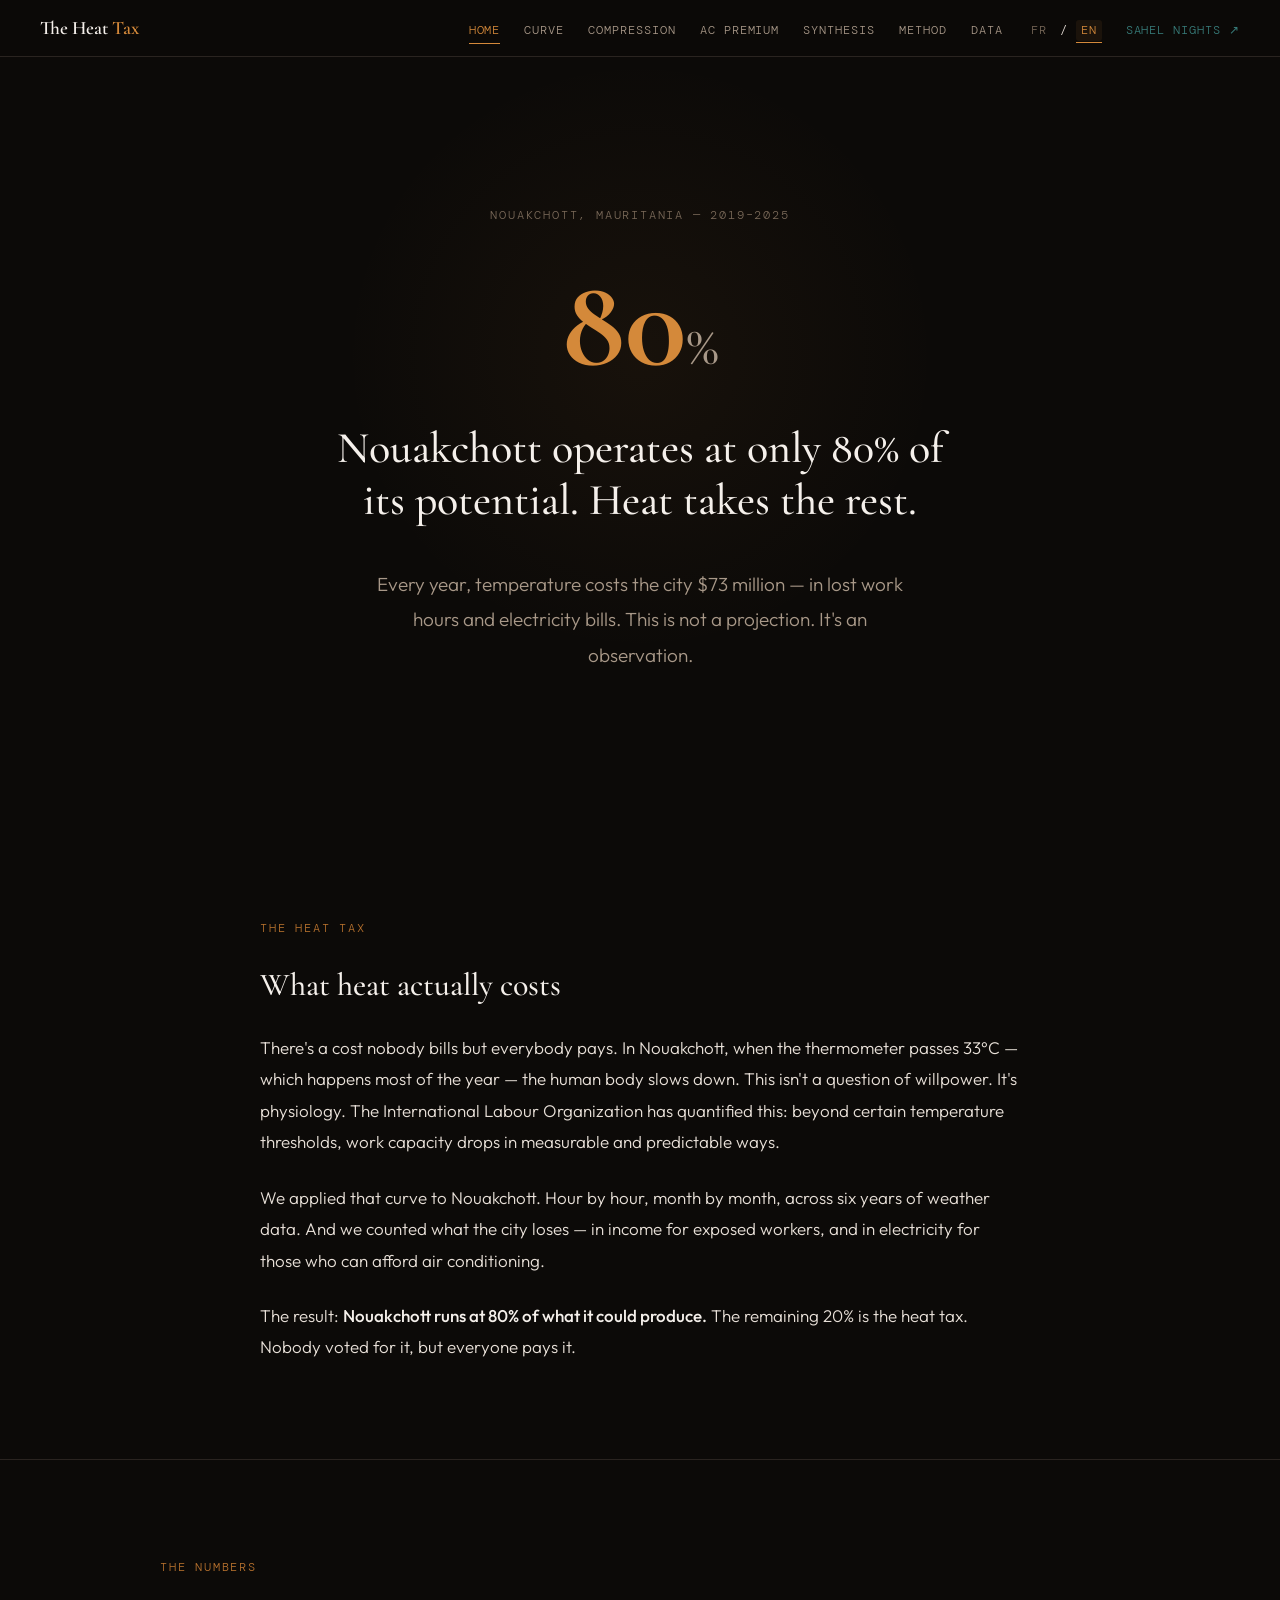
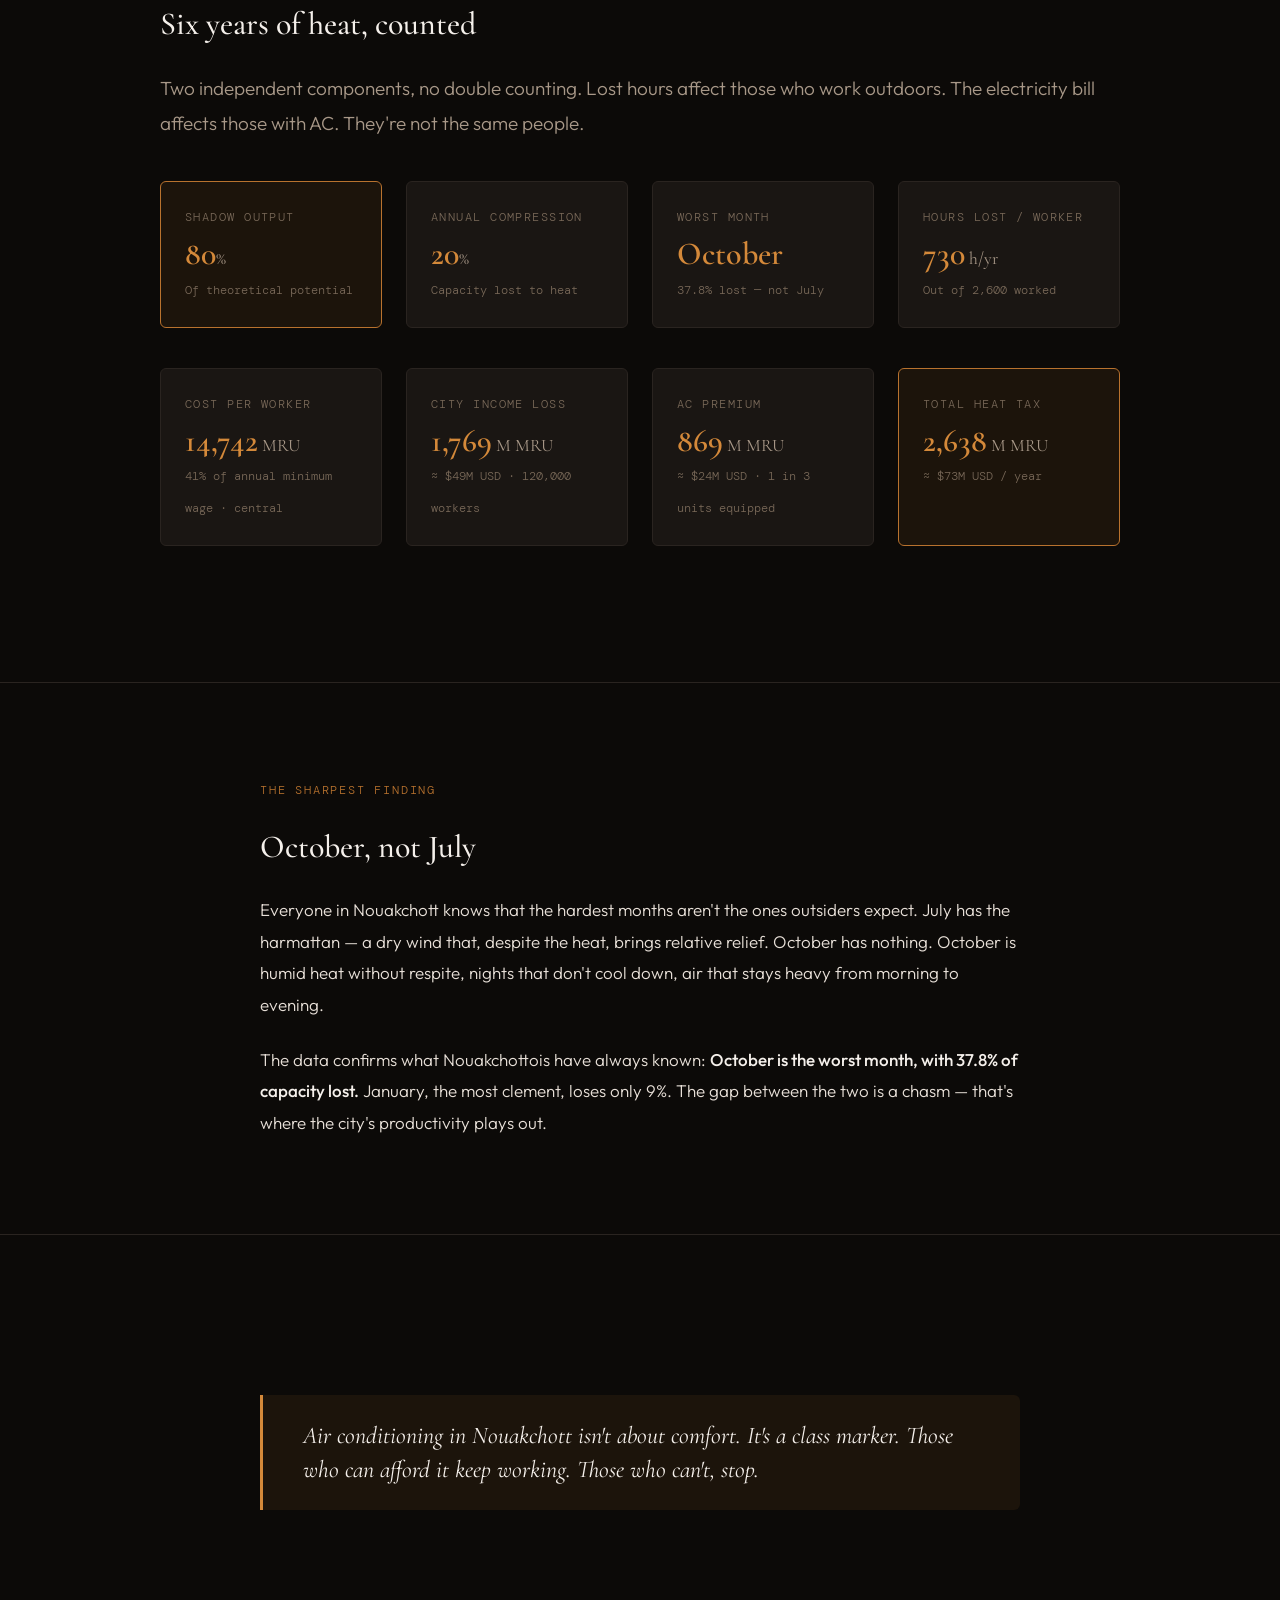
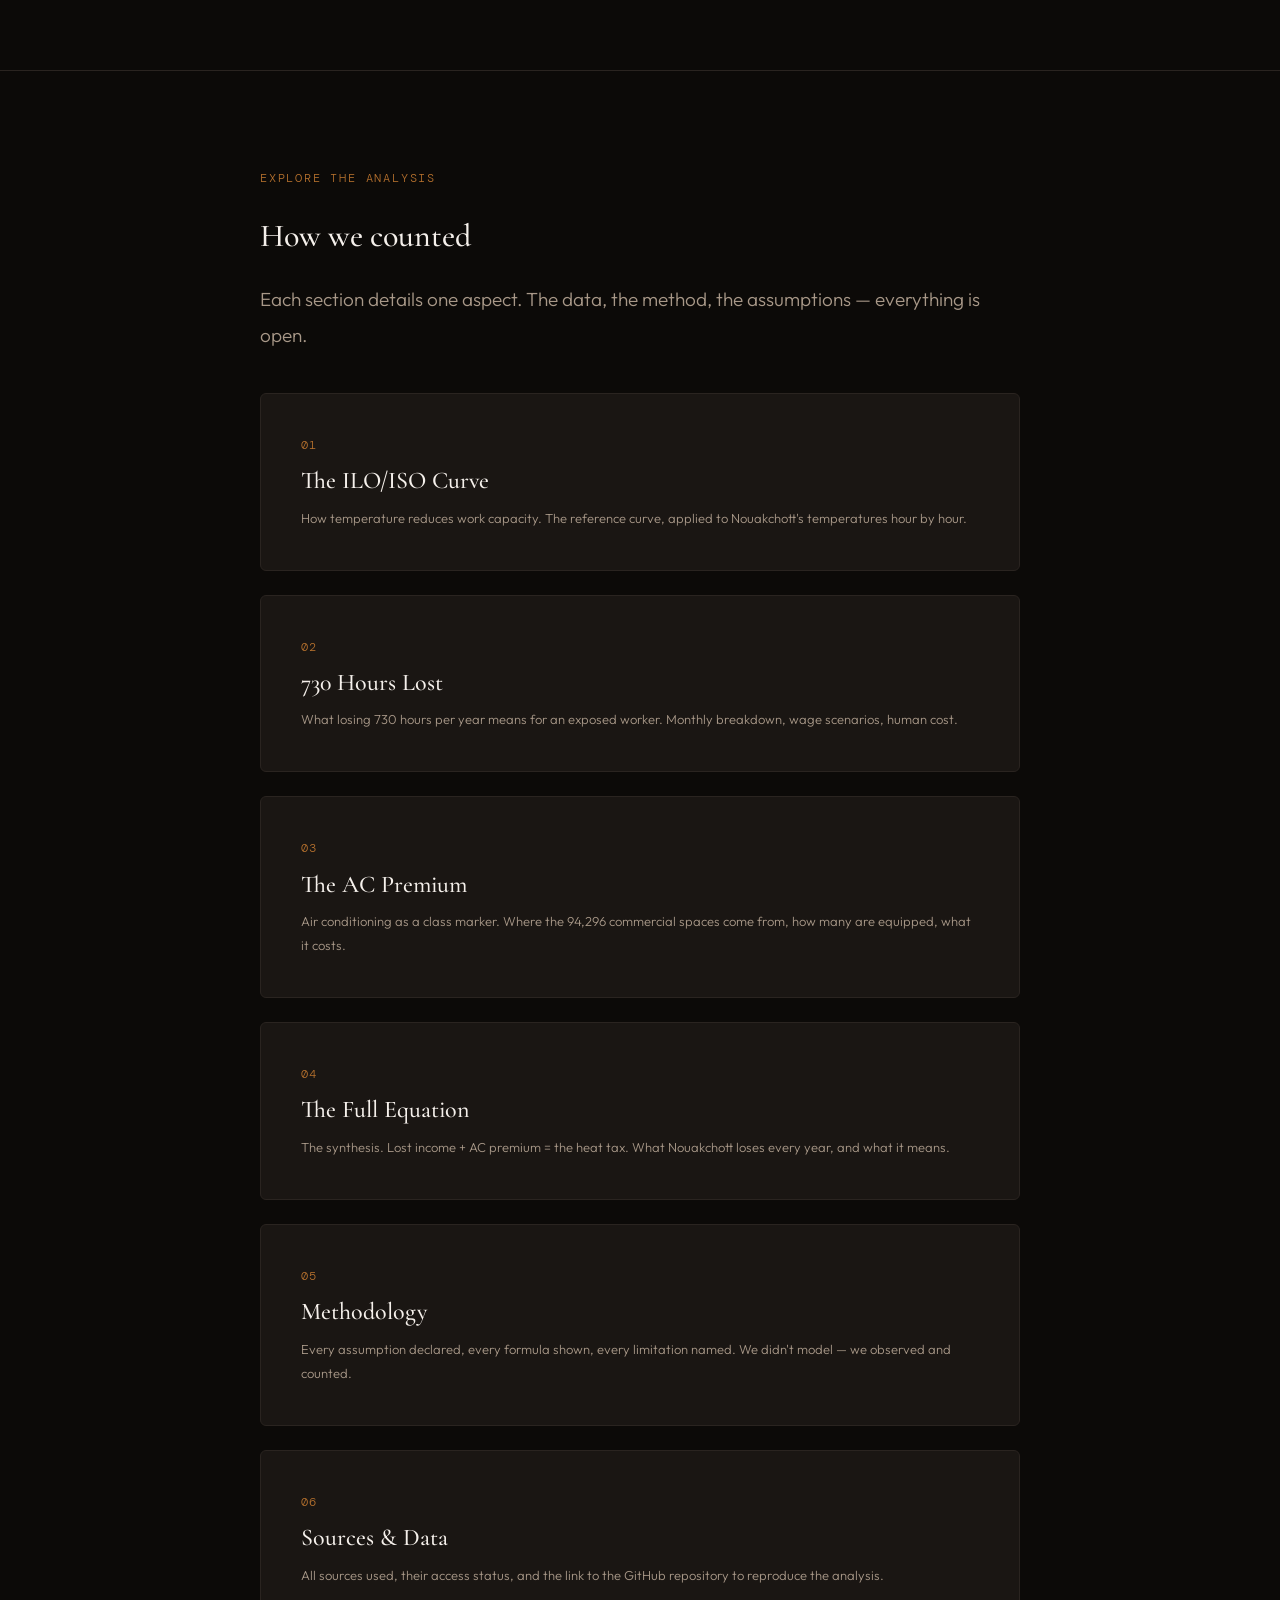
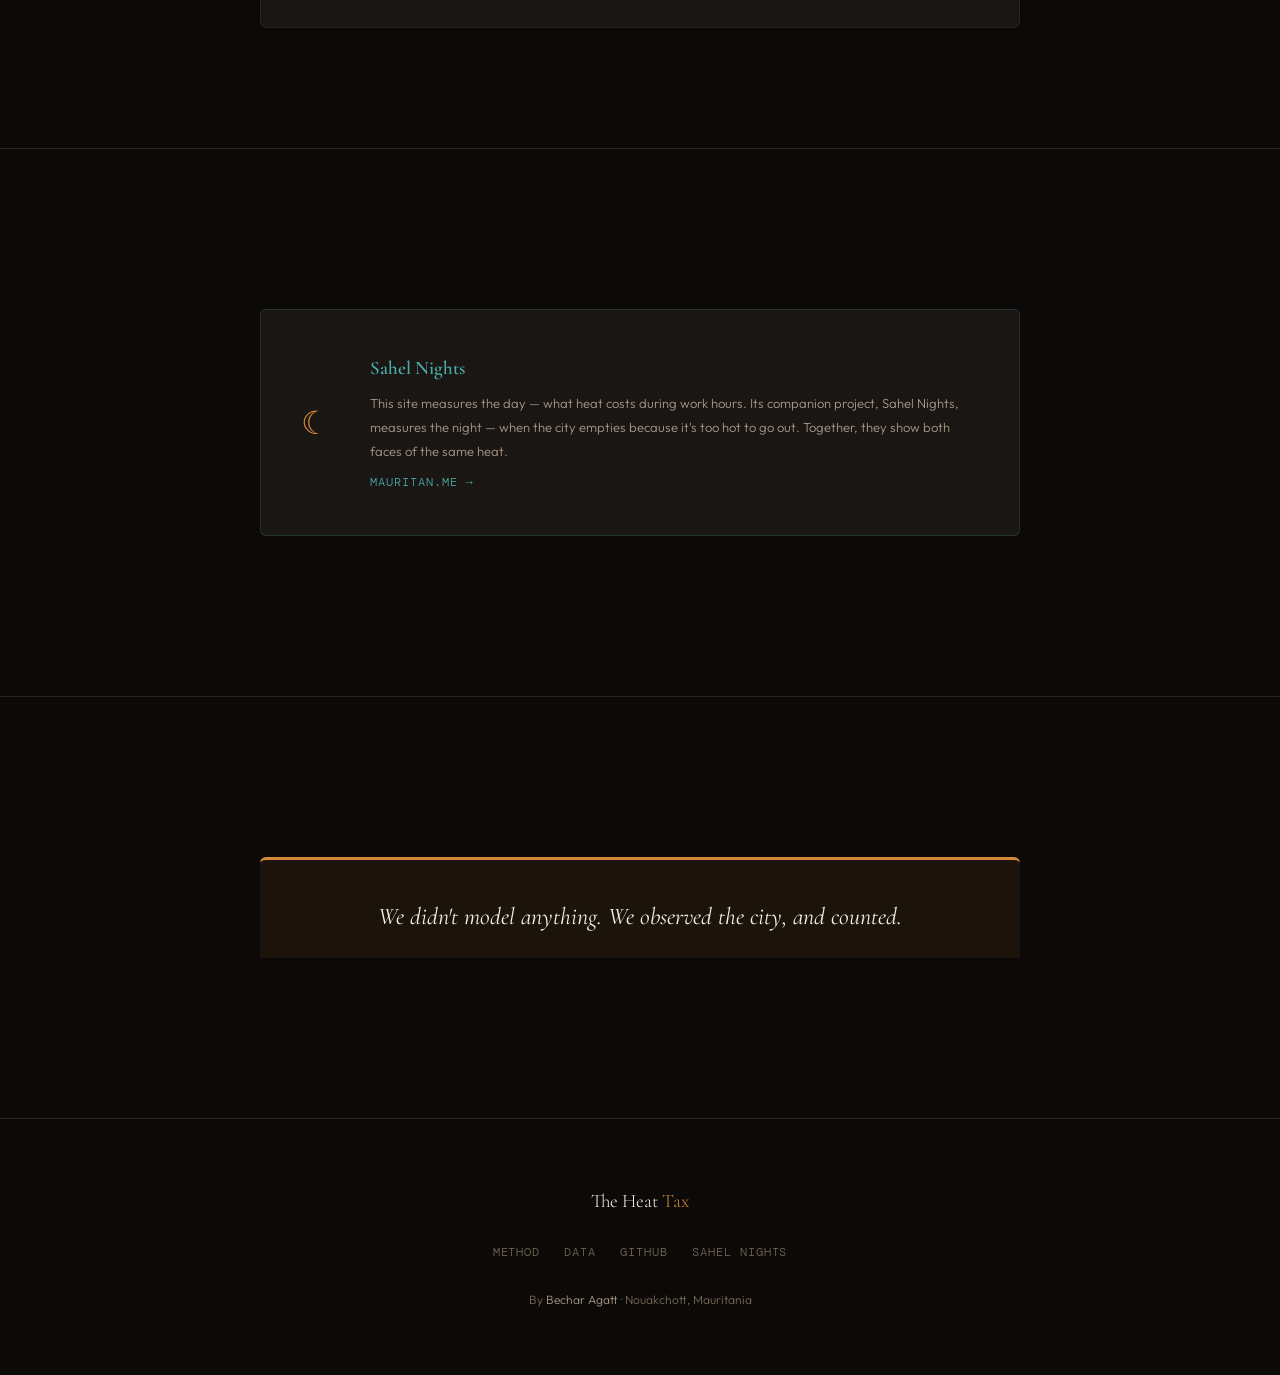
==== commit 823ea451: "full rebuild: all 14 pages correct, FR in root, EN in en/" ====
--- a/site/en/index.html
+++ b/site/en/index.html
@@ -1,215 +1,193 @@
 <!DOCTYPE html>
-<html lang="fr">
+<html lang="en">
 <head>
   <meta charset="UTF-8">
   <meta name="viewport" content="width=device-width, initial-scale=1.0">
-  <title>La Taxe Canicule — Nouakchott perd 20% de son potentiel économique</title>
-  <meta name="description" content="La chaleur coûte 73 millions de dollars par an à Nouakchott. Nous avons compté.">
-  <link rel="stylesheet" href="style.css">
+  <title>The Heat Tax — Nouakchott loses 20% of its economic potential</title>
+  <meta name="description" content="Heat costs Nouakchott $73 million per year. We counted.">
+  <link rel="stylesheet" href="../style.css">
 </head>
 <body>
   <nav class="site-nav">
     <div class="nav-inner">
-      <a href="/" class="nav-brand">La Taxe <span>Canicule</span></a>
+      <a href="./" class="nav-brand">The Heat <span>Tax</span></a>
       <ul class="nav-links">
-        <li><a href="/" class="active">Accueil</a></li>
-        <li><a href="curve.html">Courbe</a></li>
+        <li><a href="./" class="active">Home</a></li>
+        <li><a href="curve.html">Curve</a></li>
         <li><a href="compression.html">Compression</a></li>
-        <li><a href="premium.html">Climatisation</a></li>
-        <li><a href="shadow.html">Synthèse</a></li>
-        <li><a href="methodology.html">Méthode</a></li>
-        <li><a href="data.html">Données</a></li>
-        <li><span class="lang-switch"><a href="/" class="active">FR</a> / <a href="en/">EN</a></span></li>
-        <li><a href="https://mauritan.me" class="nav-companion">Nuits du Sahel ↗</a></li>
+        <li><a href="premium.html">AC Premium</a></li>
+        <li><a href="shadow.html">Synthesis</a></li>
+        <li><a href="methodology.html">Method</a></li>
+        <li><a href="data.html">Data</a></li>
+        <li><span class="lang-switch"><a href="../">FR</a> / <a href="./" class="active">EN</a></span></li>
+        <li><a href="https://mauritan.me" class="nav-companion">Sahel Nights ↗</a></li>
       </ul>
-      <button class="nav-toggle" aria-label="Menu">
-        <span></span><span></span><span></span>
-      </button>
+      <button class="nav-toggle" aria-label="Menu"><span></span><span></span><span></span></button>
     </div>
   </nav>
 
   <main class="page-body">
-
-    <!-- Hero -->
     <section class="hero">
-      <p class="hero-label fade-up">Nouakchott, Mauritanie — 2019–2025</p>
+      <p class="hero-label fade-up">Nouakchott, Mauritania — 2019–2025</p>
       <div class="hero-number fade-up fade-up-d1">80<span class="hero-number-suffix">%</span></div>
-      <h1 class="hero-headline fade-up fade-up-d2">Nouakchott ne fonctionne qu'à 80% de son potentiel. La chaleur prend le reste.</h1>
-      <p class="hero-body fade-up fade-up-d3">Chaque année, la température coûte à la ville 73 millions de dollars — en heures de travail perdues et en factures d'électricité. Ce n'est pas une projection. C'est un constat.</p>
+      <h1 class="hero-headline fade-up fade-up-d2">Nouakchott operates at only 80% of its potential. Heat takes the rest.</h1>
+      <p class="hero-body fade-up fade-up-d3">Every year, temperature costs the city $73 million — in lost work hours and electricity bills. This is not a projection. It's an observation.</p>
     </section>
 
-    <!-- What is this -->
     <section class="section">
       <div class="section-narrow reveal">
-        <p class="section-label">La taxe canicule</p>
-        <h2>Ce que la chaleur coûte réellement</h2>
-        <p>Il y a un coût que personne ne facture mais que tout le monde paie. À Nouakchott, quand le thermomètre dépasse 33°C — ce qui arrive la majorité de l'année — le corps humain ralentit. Ce n'est pas une question de volonté. C'est de la physiologie. L'Organisation Internationale du Travail a quantifié ce phénomène : au-delà de certains seuils de température, la capacité de travail chute de manière mesurable et prévisible.</p>
-        <p>Nous avons appliqué cette courbe à Nouakchott. Heure par heure, mois par mois, sur six ans de données météorologiques. Et nous avons compté ce que la ville perd — en revenus pour les travailleurs exposés, et en électricité pour ceux qui peuvent se payer la climatisation.</p>
-        <p>Le résultat : <strong>Nouakchott tourne à 80% de ce qu'elle pourrait produire.</strong> Les 20% restants, c'est la taxe canicule. Personne ne l'a votée, mais tout le monde la paie.</p>
+        <p class="section-label">The heat tax</p>
+        <h2>What heat actually costs</h2>
+        <p>There's a cost nobody bills but everybody pays. In Nouakchott, when the thermometer passes 33°C — which happens most of the year — the human body slows down. This isn't a question of willpower. It's physiology. The International Labour Organization has quantified this: beyond certain temperature thresholds, work capacity drops in measurable and predictable ways.</p>
+        <p>We applied that curve to Nouakchott. Hour by hour, month by month, across six years of weather data. And we counted what the city loses — in income for exposed workers, and in electricity for those who can afford air conditioning.</p>
+        <p>The result: <strong>Nouakchott runs at 80% of what it could produce.</strong> The remaining 20% is the heat tax. Nobody voted for it, but everyone pays it.</p>
       </div>
     </section>
 
-    <!-- Key numbers -->
     <section class="section">
       <div class="section-wide reveal">
-        <p class="section-label">Les chiffres</p>
-        <h2>Six ans de chaleur, comptés</h2>
-        <p class="lead">Deux composantes indépendantes, pas de double comptage. Les heures perdues touchent ceux qui travaillent à l'extérieur. La facture d'électricité touche ceux qui ont la climatisation. Ce ne sont pas les mêmes personnes.</p>
+        <p class="section-label">The numbers</p>
+        <h2>Six years of heat, counted</h2>
+        <p class="lead">Two independent components, no double counting. Lost hours affect those who work outdoors. The electricity bill affects those with AC. They're not the same people.</p>
 
         <div class="stat-grid">
           <div class="stat-card highlight">
-            <span class="label">Production effective</span>
+            <span class="label">Shadow output</span>
             <div class="value">80<span class="value-unit">%</span></div>
-            <span class="note">Du potentiel théorique</span>
+            <span class="note">Of theoretical potential</span>
           </div>
           <div class="stat-card">
-            <span class="label">Compression annuelle</span>
+            <span class="label">Annual compression</span>
             <div class="value">20<span class="value-unit">%</span></div>
-            <span class="note">De la capacité perdue</span>
+            <span class="note">Capacity lost to heat</span>
           </div>
           <div class="stat-card">
-            <span class="label">Pire mois</span>
-            <div class="value">Octobre</div>
-            <span class="note">37.8% de perte — pas juillet</span>
+            <span class="label">Worst month</span>
+            <div class="value">October</div>
+            <span class="note">37.8% lost — not July</span>
           </div>
           <div class="stat-card">
-            <span class="label">Heures perdues / travailleur</span>
-            <div class="value">730<span class="value-unit"> h/an</span></div>
-            <span class="note">Sur 2 600 h travaillées</span>
+            <span class="label">Hours lost / worker</span>
+            <div class="value">730<span class="value-unit"> h/yr</span></div>
+            <span class="note">Out of 2,600 worked</span>
           </div>
         </div>
 
         <div class="stat-grid mt-md">
           <div class="stat-card">
-            <span class="label">Coût par travailleur</span>
-            <div class="value">14 742<span class="value-unit"> MRU</span></div>
-            <span class="note">41% du SMIG annuel · scénario central</span>
+            <span class="label">Cost per worker</span>
+            <div class="value">14,742<span class="value-unit"> MRU</span></div>
+            <span class="note">41% of annual minimum wage · central</span>
           </div>
           <div class="stat-card">
-            <span class="label">Perte de revenus urbaine</span>
-            <div class="value">1 769<span class="value-unit"> M MRU</span></div>
-            <span class="note">≈ $49M USD · 120 000 travailleurs</span>
+            <span class="label">City income loss</span>
+            <div class="value">1,769<span class="value-unit"> M MRU</span></div>
+            <span class="note">≈ $49M USD · 120,000 workers</span>
           </div>
           <div class="stat-card">
-            <span class="label">Surprime climatisation</span>
+            <span class="label">AC premium</span>
             <div class="value">869<span class="value-unit"> M MRU</span></div>
-            <span class="note">≈ $24M USD · 1 local sur 3 équipé</span>
+            <span class="note">≈ $24M USD · 1 in 3 units equipped</span>
           </div>
           <div class="stat-card highlight">
-            <span class="label">Taxe canicule totale</span>
-            <div class="value">2 638<span class="value-unit"> M MRU</span></div>
-            <span class="note">≈ $73M USD / an</span>
+            <span class="label">Total heat tax</span>
+            <div class="value">2,638<span class="value-unit"> M MRU</span></div>
+            <span class="note">≈ $73M USD / year</span>
           </div>
         </div>
       </div>
     </section>
 
-    <!-- October finding -->
     <section class="section">
       <div class="section-narrow reveal">
-        <p class="section-label">Le résultat le plus net</p>
-        <h2>Octobre, pas juillet</h2>
-        <p>Tout le monde à Nouakchott sait que les mois les plus durs ne sont pas ceux qu'on imagine depuis l'étranger. Juillet a l'harmattan — un vent sec qui, malgré la chaleur, apporte un répit relatif. Octobre n'a rien de tout ça. Octobre, c'est la chaleur humide sans soulagement, les nuits qui ne refroidissent pas, l'air qui reste lourd du matin au soir.</p>
-        <p>Les données confirment ce que les Nouakchottois savent depuis toujours : <strong>octobre est le pire mois, avec 37.8% de capacité perdue.</strong> Janvier, le plus clément, ne perd que 9%. L'écart entre les deux est un gouffre — c'est là que se joue la productivité de la ville.</p>
+        <p class="section-label">The sharpest finding</p>
+        <h2>October, not July</h2>
+        <p>Everyone in Nouakchott knows that the hardest months aren't the ones outsiders expect. July has the harmattan — a dry wind that, despite the heat, brings relative relief. October has nothing. October is humid heat without respite, nights that don't cool down, air that stays heavy from morning to evening.</p>
+        <p>The data confirms what Nouakchottois have always known: <strong>October is the worst month, with 37.8% of capacity lost.</strong> January, the most clement, loses only 9%. The gap between the two is a chasm — that's where the city's productivity plays out.</p>
       </div>
     </section>
 
-    <!-- Pullquote -->
     <section class="section">
       <div class="section-narrow reveal">
         <div class="pullquote">
-          <p>La climatisation à Nouakchott, c'est pas du confort. C'est un marqueur de classe. Ceux qui peuvent se la payer continuent à travailler. Ceux qui ne peuvent pas, s'arrêtent.</p>
+          <p>Air conditioning in Nouakchott isn't about comfort. It's a class marker. Those who can afford it keep working. Those who can't, stop.</p>
         </div>
-        <p class="mt-md">Cette observation ne vient pas d'un rapport. Elle vient de la rue. La climatisation divise Nouakchott en deux économies : celle qui tourne toute l'année, et celle qui s'arrête quand il fait trop chaud. La surprime AC — ces 869 millions de MRU — ce n'est pas un luxe. C'est le prix que paient ceux qui peuvent se permettre de ne pas s'arrêter.</p>
       </div>
     </section>
 
-    <!-- Section previews -->
     <section class="section">
       <div class="section-narrow reveal">
-        <p class="section-label">Explorer l'analyse</p>
-        <h2>Comment nous avons compté</h2>
-        <p class="lead">Chaque section détaille un aspect de l'analyse. Les données, la méthode, les hypothèses — tout est ouvert.</p>
+        <p class="section-label">Explore the analysis</p>
+        <h2>How we counted</h2>
+        <p class="lead">Each section details one aspect. The data, the method, the assumptions — everything is open.</p>
 
         <a href="curve.html" class="section-preview">
           <div class="preview-number">01</div>
-          <h3>La courbe ILO/ISO</h3>
-          <p>Comment la température réduit la capacité de travail. La courbe de référence, appliquée aux températures de Nouakchott heure par heure.</p>
+          <h3>The ILO/ISO Curve</h3>
+          <p>How temperature reduces work capacity. The reference curve, applied to Nouakchott's temperatures hour by hour.</p>
         </a>
-
         <a href="compression.html" class="section-preview">
           <div class="preview-number">02</div>
-          <h3>730 heures perdues</h3>
-          <p>Ce que signifie perdre 730 heures par an pour un travailleur exposé. Le détail mensuel, les scénarios de salaire, le coût humain.</p>
+          <h3>730 Hours Lost</h3>
+          <p>What losing 730 hours per year means for an exposed worker. Monthly breakdown, wage scenarios, human cost.</p>
         </a>
-
         <a href="premium.html" class="section-preview">
           <div class="preview-number">03</div>
-          <h3>La surprime climatisation</h3>
-          <p>La climatisation comme marqueur de classe. D'où vient le chiffre de 94 296 locaux, combien sont climatisés, ce que ça coûte en électricité.</p>
+          <h3>The AC Premium</h3>
+          <p>Air conditioning as a class marker. Where the 94,296 commercial spaces come from, how many are equipped, what it costs.</p>
         </a>
-
         <a href="shadow.html" class="section-preview">
           <div class="preview-number">04</div>
-          <h3>L'équation complète</h3>
-          <p>La synthèse. Revenus perdus + surprime AC = la taxe canicule. Ce que Nouakchott perd chaque année, et ce que ça signifie.</p>
+          <h3>The Full Equation</h3>
+          <p>The synthesis. Lost income + AC premium = the heat tax. What Nouakchott loses every year, and what it means.</p>
         </a>
-
         <a href="methodology.html" class="section-preview">
           <div class="preview-number">05</div>
-          <h3>Méthodologie</h3>
-          <p>Chaque hypothèse déclarée, chaque formule montrée, chaque limite nommée. Nous n'avons rien modélisé — nous avons observé et compté.</p>
+          <h3>Methodology</h3>
+          <p>Every assumption declared, every formula shown, every limitation named. We didn't model — we observed and counted.</p>
         </a>
-
         <a href="data.html" class="section-preview">
           <div class="preview-number">06</div>
-          <h3>Sources et données</h3>
-          <p>Toutes les sources utilisées, leur statut d'accès, et le lien vers le dépôt GitHub pour reproduire l'analyse.</p>
+          <h3>Sources & Data</h3>
+          <p>All sources used, their access status, and the link to the GitHub repository to reproduce the analysis.</p>
         </a>
       </div>
     </section>
 
-    <!-- Companion -->
     <section class="section">
       <div class="section-narrow reveal">
         <a href="https://mauritan.me" class="companion">
           <div class="companion-icon">☾</div>
           <div class="companion-text">
-            <h4>Les Nuits du Sahel</h4>
-            <p>Ce site mesure le jour — ce que la chaleur coûte pendant les heures de travail. Son projet compagnon, Les Nuits du Sahel, mesure la nuit — quand la ville se vide parce qu'il fait trop chaud pour sortir. Ensemble, ils montrent les deux faces de la même chaleur.</p>
+            <h4>Sahel Nights</h4>
+            <p>This site measures the day — what heat costs during work hours. Its companion project, Sahel Nights, measures the night — when the city empties because it's too hot to go out. Together, they show both faces of the same heat.</p>
             <span class="companion-link">mauritan.me →</span>
           </div>
         </a>
       </div>
     </section>
 
-    <!-- Closing -->
     <section class="section">
       <div class="section-narrow reveal text-center">
         <div class="pullquote" style="text-align: center; border-left: none; border-top: 3px solid var(--amber); border-radius: 6px 6px 0 0; padding-top: var(--space-lg);">
-          <p>Nous n'avons rien modélisé. Nous avons observé la ville, et compté.</p>
+          <p>We didn't model anything. We observed the city, and counted.</p>
         </div>
       </div>
     </section>
-
   </main>
 
   <footer class="site-footer">
     <div class="footer-inner">
-      <div class="footer-brand">La Taxe <span>Canicule</span></div>
+      <div class="footer-brand">The Heat <span>Tax</span></div>
       <ul class="footer-links">
-        <li><a href="methodology.html">Méthode</a></li>
-        <li><a href="data.html">Données</a></li>
+        <li><a href="methodology.html">Method</a></li>
+        <li><a href="data.html">Data</a></li>
         <li><a href="https://github.com/agattbechar/nkc-heat-tax">GitHub</a></li>
-        <li><a href="https://mauritan.me">Nuits du Sahel</a></li>
+        <li><a href="https://mauritan.me">Sahel Nights</a></li>
       </ul>
-      <p class="footer-meta">
-        Par <a href="https://github.com/agattbechar">Bechar Agatt</a> · Nouakchott, Mauritanie<br>
-        Données Open-Meteo 2019–2025 · Méthodologie ILO/ISO 7243
-      </p>
+      <p class="footer-meta">By <a href="https://github.com/agattbechar">Bechar Agatt</a> · Nouakchott, Mauritania</p>
     </div>
   </footer>
-
-  <script src="site.js"></script>
+  <script src="../site.js"></script>
 </body>
 </html>
--- a/site/style.css
+++ b/site/style.css
@@ -0,0 +1,730 @@
+/* ============================================================
+   La Taxe Canicule — Design System
+   mauritan.site
+   Amber sibling of Les Nuits du Sahel (mauritan.me)
+   ============================================================ */
+
+@import url('https://fonts.googleapis.com/css2?family=Cormorant+Garamond:ital,wght@0,400;0,500;0,600;0,700;1,400;1,500&family=Outfit:wght@300;400;500;600&family=DM+Mono:wght@400;500&display=swap');
+
+:root {
+  --bg: #0C0A08;
+  --bg-raised: #141110;
+  --bg-card: #1A1613;
+  --bg-card-hover: #1F1B17;
+  --border: #2A2420;
+  --border-light: #3A3228;
+
+  --amber: #D4893A;
+  --amber-dim: #B8722E;
+  --amber-bright: #E8A04E;
+  --amber-glow: rgba(212, 137, 58, 0.08);
+  --amber-glow-strong: rgba(212, 137, 58, 0.15);
+
+  --text: #E8E0D8;
+  --text-secondary: #A89888;
+  --text-muted: #786858;
+  --text-bright: #F5F0EB;
+
+  --red-accent: #C45B4A;
+  --green-accent: #5A9E6F;
+  --teal-companion: #4AADAA;
+
+  --font-display: 'Cormorant Garamond', Georgia, serif;
+  --font-body: 'Outfit', -apple-system, sans-serif;
+  --font-mono: 'DM Mono', 'Consolas', monospace;
+
+  --text-xs: 0.75rem;
+  --text-sm: 0.8125rem;
+  --text-base: 1.0625rem;
+  --text-lg: 1.1875rem;
+  --text-xl: 1.5rem;
+  --text-2xl: 2rem;
+  --text-3xl: 2.75rem;
+  --text-4xl: 3.75rem;
+  --text-hero: clamp(4rem, 10vw, 8rem);
+
+  --leading-tight: 1.2;
+  --leading-snug: 1.4;
+  --leading-body: 1.85;
+
+  --space-xs: 0.5rem;
+  --space-sm: 1rem;
+  --space-md: 1.5rem;
+  --space-lg: 2.5rem;
+  --space-xl: 4rem;
+  --space-2xl: 6rem;
+  --space-3xl: 8rem;
+
+  --content-width: 760px;
+  --wide-width: 960px;
+  --full-width: 1200px;
+
+  --ease-out: cubic-bezier(0.22, 1, 0.36, 1);
+  --duration: 0.3s;
+}
+
+*, *::before, *::after { margin: 0; padding: 0; box-sizing: border-box; }
+
+html {
+  font-size: 16px;
+  scroll-behavior: smooth;
+  -webkit-font-smoothing: antialiased;
+  -moz-osx-font-smoothing: grayscale;
+}
+
+body {
+  font-family: var(--font-body);
+  font-size: var(--text-base);
+  font-weight: 300;
+  line-height: var(--leading-body);
+  color: var(--text);
+  background-color: var(--bg);
+  overflow-x: hidden;
+}
+
+::selection {
+  background: rgba(212, 137, 58, 0.3);
+  color: var(--text-bright);
+}
+
+img { max-width: 100%; height: auto; display: block; }
+
+a {
+  color: var(--amber);
+  text-decoration: none;
+  transition: color var(--duration) var(--ease-out);
+}
+a:hover { color: var(--amber-bright); }
+
+/* --- Nav --- */
+.site-nav {
+  position: fixed;
+  top: 0; left: 0; right: 0;
+  z-index: 100;
+  background: rgba(12, 10, 8, 0.92);
+  backdrop-filter: blur(8px);
+  -webkit-backdrop-filter: blur(8px);
+  border-bottom: 1px solid var(--border);
+  padding: 0 var(--space-md);
+}
+
+.nav-inner {
+  max-width: var(--full-width);
+  margin: 0 auto;
+  display: flex;
+  align-items: center;
+  justify-content: space-between;
+  height: 56px;
+}
+
+.nav-brand {
+  font-family: var(--font-display);
+  font-size: var(--text-lg);
+  font-weight: 600;
+  color: var(--text-bright);
+}
+.nav-brand span { color: var(--amber); }
+
+.nav-links {
+  display: flex;
+  align-items: center;
+  gap: var(--space-md);
+  list-style: none;
+}
+
+.nav-links a {
+  font-family: var(--font-mono);
+  font-size: var(--text-xs);
+  text-transform: uppercase;
+  letter-spacing: 0.08em;
+  color: var(--text-secondary);
+  padding: 0.35em 0;
+  position: relative;
+  transition: color var(--duration) var(--ease-out);
+}
+
+.nav-links a::after {
+  content: '';
+  position: absolute;
+  bottom: -2px; left: 0; right: 0;
+  height: 1px;
+  background: var(--amber);
+  transform: scaleX(0);
+  transform-origin: right;
+  transition: transform var(--duration) var(--ease-out);
+}
+
+.nav-links a:hover,
+.nav-links a.active { color: var(--amber); }
+.nav-links a:hover::after,
+.nav-links a.active::after {
+  transform: scaleX(1);
+  transform-origin: left;
+}
+
+.nav-companion {
+  font-family: var(--font-mono);
+  font-size: var(--text-xs);
+  color: var(--teal-companion) !important;
+  letter-spacing: 0.08em;
+  text-transform: uppercase;
+  opacity: 0.7;
+  transition: opacity var(--duration) var(--ease-out);
+}
+.nav-companion:hover { color: var(--teal-companion) !important; opacity: 1; }
+
+.nav-toggle {
+  display: none;
+  background: none;
+  border: none;
+  cursor: pointer;
+  padding: 0.5rem;
+}
+.nav-toggle span {
+  display: block; width: 20px; height: 1.5px;
+  background: var(--text-secondary);
+  margin: 5px 0;
+  transition: all var(--duration) var(--ease-out);
+}
+.nav-toggle.open span:nth-child(1) { transform: rotate(45deg) translate(4px, 4px); }
+.nav-toggle.open span:nth-child(2) { opacity: 0; }
+.nav-toggle.open span:nth-child(3) { transform: rotate(-45deg) translate(4px, -4px); }
+
+/* --- Layout --- */
+.page-body { padding-top: 56px; }
+
+.section { padding: var(--space-2xl) var(--space-md); }
+
+.section-narrow { max-width: var(--content-width); margin: 0 auto; }
+.section-wide { max-width: var(--wide-width); margin: 0 auto; }
+.section-full { max-width: var(--full-width); margin: 0 auto; }
+
+.section + .section { border-top: 1px solid var(--border); }
+
+/* --- Hero --- */
+.hero {
+  min-height: 85vh;
+  display: flex;
+  flex-direction: column;
+  justify-content: center;
+  align-items: center;
+  text-align: center;
+  padding: var(--space-3xl) var(--space-md);
+  position: relative;
+}
+
+.hero::before {
+  content: '';
+  position: absolute;
+  top: 0; left: 50%;
+  transform: translateX(-50%);
+  width: 600px; height: 600px;
+  background: radial-gradient(circle, rgba(212, 137, 58, 0.06) 0%, transparent 70%);
+  pointer-events: none;
+}
+
+.hero-label {
+  font-family: var(--font-mono);
+  font-size: var(--text-xs);
+  text-transform: uppercase;
+  letter-spacing: 0.15em;
+  color: var(--text-muted);
+  margin-bottom: var(--space-lg);
+}
+
+.hero-number {
+  font-family: var(--font-display);
+  font-size: var(--text-hero);
+  font-weight: 700;
+  color: var(--amber);
+  line-height: 0.9;
+  margin-bottom: var(--space-sm);
+}
+
+.hero-number-suffix {
+  font-size: 0.45em;
+  color: var(--text-secondary);
+  font-weight: 400;
+}
+
+.hero-headline {
+  font-family: var(--font-display);
+  font-size: var(--text-3xl);
+  font-weight: 500;
+  color: var(--text-bright);
+  line-height: var(--leading-tight);
+  max-width: 640px;
+  margin: var(--space-md) auto var(--space-lg);
+}
+
+.hero-body {
+  font-size: var(--text-lg);
+  color: var(--text-secondary);
+  max-width: 560px;
+  line-height: var(--leading-body);
+}
+
+/* --- Typography --- */
+h1, h2, h3, h4 {
+  font-family: var(--font-display);
+  color: var(--text-bright);
+  font-weight: 500;
+}
+
+h1 { font-size: var(--text-3xl); line-height: var(--leading-tight); margin-bottom: var(--space-lg); }
+h2 { font-size: var(--text-2xl); line-height: var(--leading-snug); margin-bottom: var(--space-md); }
+h3 { font-size: var(--text-xl); line-height: var(--leading-snug); margin-bottom: var(--space-sm); }
+h4 { font-size: var(--text-lg); font-weight: 600; margin-bottom: var(--space-sm); }
+
+p { margin-bottom: var(--space-md); }
+p:last-child { margin-bottom: 0; }
+
+.label {
+  font-family: var(--font-mono);
+  font-size: var(--text-xs);
+  text-transform: uppercase;
+  letter-spacing: 0.12em;
+  color: var(--text-muted);
+}
+
+.section-label {
+  font-family: var(--font-mono);
+  font-size: var(--text-xs);
+  text-transform: uppercase;
+  letter-spacing: 0.15em;
+  color: var(--amber-dim);
+  margin-bottom: var(--space-md);
+}
+
+.lead {
+  font-size: var(--text-lg);
+  color: var(--text-secondary);
+  line-height: var(--leading-body);
+  margin-bottom: var(--space-lg);
+}
+
+strong { font-weight: 500; color: var(--text-bright); }
+
+/* --- Stat Cards --- */
+.stat-grid {
+  display: grid;
+  grid-template-columns: repeat(auto-fit, minmax(200px, 1fr));
+  gap: var(--space-md);
+  margin: var(--space-lg) 0;
+}
+
+.stat-card {
+  background: var(--bg-card);
+  border: 1px solid var(--border);
+  border-radius: 6px;
+  padding: var(--space-md);
+  transition: border-color var(--duration) var(--ease-out), background var(--duration) var(--ease-out);
+}
+.stat-card:hover { border-color: var(--border-light); background: var(--bg-card-hover); }
+
+.stat-card .label { display: block; margin-bottom: var(--space-xs); }
+
+.stat-card .value {
+  font-family: var(--font-display);
+  font-size: var(--text-2xl);
+  font-weight: 600;
+  color: var(--amber);
+  line-height: 1.1;
+}
+.stat-card .value-unit { font-size: 0.55em; color: var(--text-secondary); font-weight: 400; }
+
+.stat-card .note {
+  font-family: var(--font-mono);
+  font-size: var(--text-xs);
+  color: var(--text-muted);
+  margin-top: var(--space-xs);
+}
+
+.stat-card.highlight {
+  border-color: var(--amber-dim);
+  background: var(--amber-glow);
+}
+.stat-card.highlight:hover { background: var(--amber-glow-strong); }
+
+/* --- Chart Wrap --- */
+.chart-wrap {
+  margin: var(--space-xl) 0;
+  background: var(--bg-card);
+  border: 1px solid var(--border);
+  border-radius: 6px;
+  overflow: hidden;
+}
+.chart-wrap img { width: 100%; display: block; }
+
+.chart-caption {
+  padding: var(--space-sm) var(--space-md);
+  border-top: 1px solid var(--border);
+}
+.chart-caption .chart-title {
+  font-family: var(--font-display);
+  font-size: var(--text-lg);
+  font-weight: 500;
+  color: var(--text-bright);
+  margin-bottom: 0.25rem;
+}
+.chart-caption p { font-size: var(--text-sm); color: var(--text-secondary); margin: 0; line-height: 1.6; }
+
+/* --- Pullquote --- */
+.pullquote {
+  border-left: 3px solid var(--amber);
+  padding: var(--space-md) var(--space-lg);
+  margin: var(--space-xl) 0;
+  background: var(--amber-glow);
+  border-radius: 0 6px 6px 0;
+}
+
+.pullquote p {
+  font-family: var(--font-display);
+  font-size: var(--text-xl);
+  font-weight: 400;
+  font-style: italic;
+  color: var(--text-bright);
+  line-height: var(--leading-snug);
+  margin: 0;
+}
+
+.pullquote .attribution {
+  font-family: var(--font-mono);
+  font-size: var(--text-xs);
+  color: var(--text-muted);
+  font-style: normal;
+  margin-top: var(--space-sm);
+  text-transform: uppercase;
+  letter-spacing: 0.08em;
+}
+
+/* --- Callout --- */
+.callout {
+  background: var(--bg-card);
+  border: 1px solid var(--border);
+  border-radius: 6px;
+  padding: var(--space-md) var(--space-lg);
+  margin: var(--space-lg) 0;
+}
+.callout-amber { border-left: 3px solid var(--amber); }
+.callout-red { border-left: 3px solid var(--red-accent); }
+
+.callout h4 {
+  font-family: var(--font-mono);
+  font-size: var(--text-sm);
+  text-transform: uppercase;
+  letter-spacing: 0.06em;
+  color: var(--amber);
+  margin-bottom: var(--space-sm);
+}
+.callout-red h4 { color: var(--red-accent); }
+
+/* --- Assumption Block --- */
+.assumption {
+  background: var(--bg-card);
+  border: 1px solid var(--border);
+  border-radius: 6px;
+  padding: var(--space-md) var(--space-lg);
+  margin: var(--space-md) 0;
+}
+
+.assumption .assumption-label {
+  font-family: var(--font-mono);
+  font-size: var(--text-xs);
+  text-transform: uppercase;
+  letter-spacing: 0.1em;
+  color: var(--amber-dim);
+  margin-bottom: var(--space-xs);
+}
+
+.assumption .assumption-value {
+  font-family: var(--font-display);
+  font-size: var(--text-xl);
+  color: var(--text-bright);
+  font-weight: 500;
+  margin-bottom: 0.25rem;
+}
+
+.assumption p { font-size: var(--text-sm); color: var(--text-secondary); }
+
+/* --- Formula Block --- */
+.formula {
+  background: var(--bg-card);
+  border: 1px solid var(--border);
+  border-radius: 6px;
+  padding: var(--space-md) var(--space-lg);
+  margin: var(--space-lg) 0;
+  overflow-x: auto;
+}
+.formula pre {
+  font-family: var(--font-mono);
+  font-size: var(--text-sm);
+  color: var(--amber);
+  line-height: 1.7;
+  white-space: pre-wrap;
+  word-break: break-word;
+}
+.formula .formula-label {
+  font-family: var(--font-mono);
+  font-size: var(--text-xs);
+  text-transform: uppercase;
+  letter-spacing: 0.1em;
+  color: var(--text-muted);
+  margin-bottom: var(--space-sm);
+  display: block;
+}
+
+/* --- Source List --- */
+.source-list { list-style: none; margin: var(--space-lg) 0; }
+.source-list li {
+  padding: var(--space-sm) 0;
+  border-bottom: 1px solid var(--border);
+  display: flex;
+  align-items: flex-start;
+  gap: var(--space-sm);
+}
+.source-list li:last-child { border-bottom: none; }
+
+.source-badge {
+  font-family: var(--font-mono);
+  font-size: var(--text-xs);
+  text-transform: uppercase;
+  letter-spacing: 0.06em;
+  padding: 0.2em 0.6em;
+  border-radius: 3px;
+  white-space: nowrap;
+  flex-shrink: 0;
+  margin-top: 0.15em;
+}
+
+.badge-primary { background: rgba(212, 137, 58, 0.15); color: var(--amber); border: 1px solid rgba(212, 137, 58, 0.3); }
+.badge-secondary { background: rgba(90, 158, 111, 0.15); color: var(--green-accent); border: 1px solid rgba(90, 158, 111, 0.3); }
+.badge-reference { background: rgba(168, 152, 136, 0.1); color: var(--text-secondary); border: 1px solid var(--border); }
+
+.source-text { font-size: var(--text-sm); color: var(--text-secondary); line-height: 1.6; }
+.source-text strong { color: var(--text); font-weight: 500; }
+
+/* --- Companion Block --- */
+.companion {
+  background: var(--bg-card);
+  border: 1px solid rgba(74, 173, 170, 0.2);
+  border-radius: 6px;
+  padding: var(--space-lg);
+  margin: var(--space-xl) 0;
+  display: flex;
+  align-items: center;
+  gap: var(--space-lg);
+  transition: border-color var(--duration) var(--ease-out), background var(--duration) var(--ease-out);
+  text-decoration: none;
+}
+.companion:hover { border-color: rgba(74, 173, 170, 0.4); background: var(--bg-card-hover); }
+
+.companion-icon { font-size: 2rem; flex-shrink: 0; }
+
+.companion-text h4 {
+  font-family: var(--font-display);
+  font-size: var(--text-lg);
+  color: var(--teal-companion);
+  margin-bottom: 0.35rem;
+}
+.companion-text p { font-size: var(--text-sm); color: var(--text-secondary); margin: 0; }
+.companion-text .companion-link {
+  font-family: var(--font-mono);
+  font-size: var(--text-xs);
+  color: var(--teal-companion);
+  text-transform: uppercase;
+  letter-spacing: 0.08em;
+  margin-top: 0.5rem;
+  display: inline-block;
+}
+
+/* --- Table --- */
+.data-table { width: 100%; border-collapse: collapse; margin: var(--space-lg) 0; font-size: var(--text-sm); }
+.data-table thead { border-bottom: 2px solid var(--border-light); }
+.data-table th {
+  font-family: var(--font-mono);
+  font-size: var(--text-xs);
+  text-transform: uppercase;
+  letter-spacing: 0.08em;
+  color: var(--text-muted);
+  padding: var(--space-sm);
+  text-align: left;
+  font-weight: 500;
+}
+.data-table td { padding: var(--space-sm); border-bottom: 1px solid var(--border); color: var(--text-secondary); }
+.data-table tr:hover td { background: var(--bg-raised); }
+.td-highlight { color: var(--amber) !important; font-weight: 500; }
+.td-muted { color: var(--text-muted) !important; }
+
+/* --- Section Preview (index) --- */
+.section-preview {
+  display: block;
+  background: var(--bg-card);
+  border: 1px solid var(--border);
+  border-radius: 6px;
+  padding: var(--space-lg);
+  margin: var(--space-md) 0;
+  color: var(--text);
+  transition: border-color var(--duration) var(--ease-out), background var(--duration) var(--ease-out);
+}
+.section-preview:hover { border-color: var(--amber-dim); background: var(--bg-card-hover); color: var(--text); }
+
+.section-preview .preview-number {
+  font-family: var(--font-mono);
+  font-size: var(--text-xs);
+  color: var(--amber-dim);
+  text-transform: uppercase;
+  letter-spacing: 0.1em;
+  margin-bottom: var(--space-xs);
+}
+.section-preview h3 { color: var(--text-bright); margin-bottom: var(--space-xs); }
+.section-preview p { font-size: var(--text-sm); color: var(--text-secondary); margin: 0; }
+
+/* --- TOC (methodology) --- */
+.toc {
+  position: sticky;
+  top: 72px;
+  background: var(--bg-card);
+  border: 1px solid var(--border);
+  border-radius: 6px;
+  padding: var(--space-md);
+  margin-bottom: var(--space-xl);
+}
+.toc h4 {
+  font-family: var(--font-mono);
+  font-size: var(--text-xs);
+  text-transform: uppercase;
+  letter-spacing: 0.1em;
+  color: var(--text-muted);
+  margin-bottom: var(--space-sm);
+}
+.toc ul { list-style: none; }
+.toc li { margin-bottom: 0.4rem; }
+.toc a { font-size: var(--text-sm); color: var(--text-secondary); }
+.toc a:hover { color: var(--amber); }
+
+/* --- Language Switcher --- */
+.lang-switch {
+  font-family: var(--font-mono);
+  font-size: var(--text-xs);
+  text-transform: uppercase;
+  letter-spacing: 0.08em;
+}
+.lang-switch a {
+  color: var(--text-muted);
+  padding: 0.2em 0.4em;
+  border-radius: 3px;
+}
+.lang-switch a:hover { color: var(--text); }
+.lang-switch a.active { color: var(--amber); background: var(--amber-glow); }
+
+/* --- Footer --- */
+.site-footer {
+  border-top: 1px solid var(--border);
+  padding: var(--space-xl) var(--space-md);
+  text-align: center;
+}
+.footer-inner { max-width: var(--content-width); margin: 0 auto; }
+
+.footer-brand {
+  font-family: var(--font-display);
+  font-size: var(--text-lg);
+  color: var(--text-bright);
+  margin-bottom: var(--space-sm);
+}
+.footer-brand span { color: var(--amber); }
+
+.footer-links {
+  display: flex;
+  justify-content: center;
+  gap: var(--space-md);
+  margin-bottom: var(--space-md);
+  list-style: none;
+}
+.footer-links a {
+  font-family: var(--font-mono);
+  font-size: var(--text-xs);
+  text-transform: uppercase;
+  letter-spacing: 0.08em;
+  color: var(--text-muted);
+}
+.footer-links a:hover { color: var(--text-secondary); }
+
+.footer-meta { font-size: var(--text-xs); color: var(--text-muted); line-height: 1.8; }
+.footer-meta a { color: var(--text-secondary); }
+
+/* --- Animations --- */
+@keyframes fadeUp {
+  from { opacity: 0; transform: translateY(24px); }
+  to { opacity: 1; transform: translateY(0); }
+}
+
+.fade-up { opacity: 0; animation: fadeUp 0.8s var(--ease-out) forwards; }
+.fade-up-d1 { animation-delay: 0.1s; }
+.fade-up-d2 { animation-delay: 0.2s; }
+.fade-up-d3 { animation-delay: 0.35s; }
+.fade-up-d4 { animation-delay: 0.5s; }
+.fade-up-d5 { animation-delay: 0.65s; }
+
+.reveal {
+  opacity: 0;
+  transform: translateY(20px);
+  transition: opacity 0.7s var(--ease-out), transform 0.7s var(--ease-out);
+}
+.reveal.visible { opacity: 1; transform: translateY(0); }
+
+/* --- Utility --- */
+.text-amber { color: var(--amber); }
+.text-muted { color: var(--text-muted); }
+.text-secondary { color: var(--text-secondary); }
+.text-bright { color: var(--text-bright); }
+.text-teal { color: var(--teal-companion); }
+.text-center { text-align: center; }
+.mt-sm { margin-top: var(--space-sm); }
+.mt-md { margin-top: var(--space-md); }
+.mt-lg { margin-top: var(--space-lg); }
+.mt-xl { margin-top: var(--space-xl); }
+.mb-sm { margin-bottom: var(--space-sm); }
+.mb-md { margin-bottom: var(--space-md); }
+.mb-lg { margin-bottom: var(--space-lg); }
+.mb-xl { margin-bottom: var(--space-xl); }
+
+.sr-only {
+  position: absolute; width: 1px; height: 1px;
+  overflow: hidden; clip: rect(0,0,0,0);
+  white-space: nowrap; border: 0;
+}
+
+/* --- Responsive --- */
+@media (max-width: 768px) {
+  :root {
+    --text-hero: clamp(3rem, 14vw, 5rem);
+    --text-3xl: 2rem;
+    --text-2xl: 1.625rem;
+  }
+
+  .nav-links {
+    display: none;
+    position: absolute;
+    top: 56px; left: 0; right: 0;
+    background: rgba(12, 10, 8, 0.97);
+    border-bottom: 1px solid var(--border);
+    flex-direction: column;
+    padding: var(--space-md);
+    gap: var(--space-sm);
+  }
+  .nav-links.open { display: flex; }
+  .nav-toggle { display: block; }
+
+  .section { padding: var(--space-xl) var(--space-md); }
+  .hero { min-height: 70vh; padding: var(--space-2xl) var(--space-md); }
+  .stat-grid { grid-template-columns: 1fr 1fr; }
+  .companion { flex-direction: column; text-align: center; }
+  .data-table { font-size: var(--text-xs); }
+  .data-table th, .data-table td { padding: var(--space-xs); }
+}
+
+@media (max-width: 480px) {
+  .stat-grid { grid-template-columns: 1fr; }
+  .footer-links { flex-direction: column; gap: var(--space-sm); }
+}
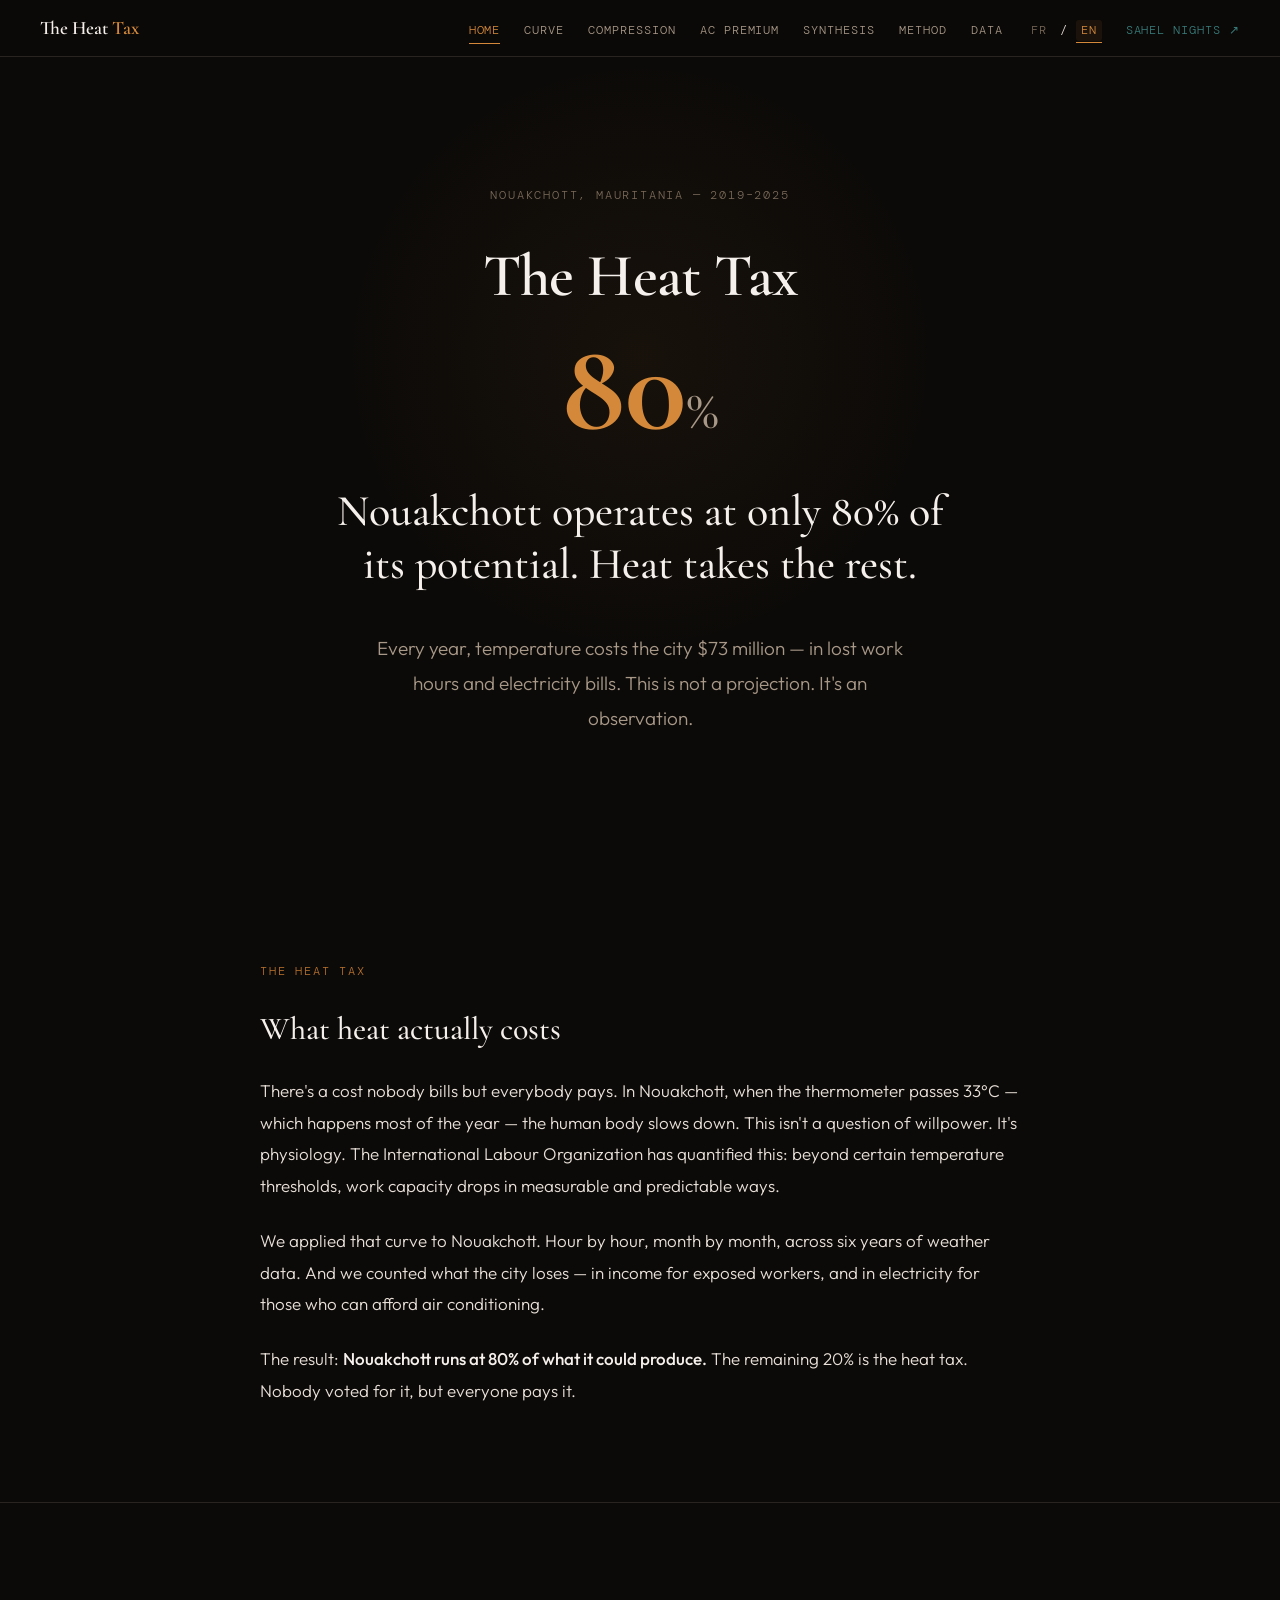
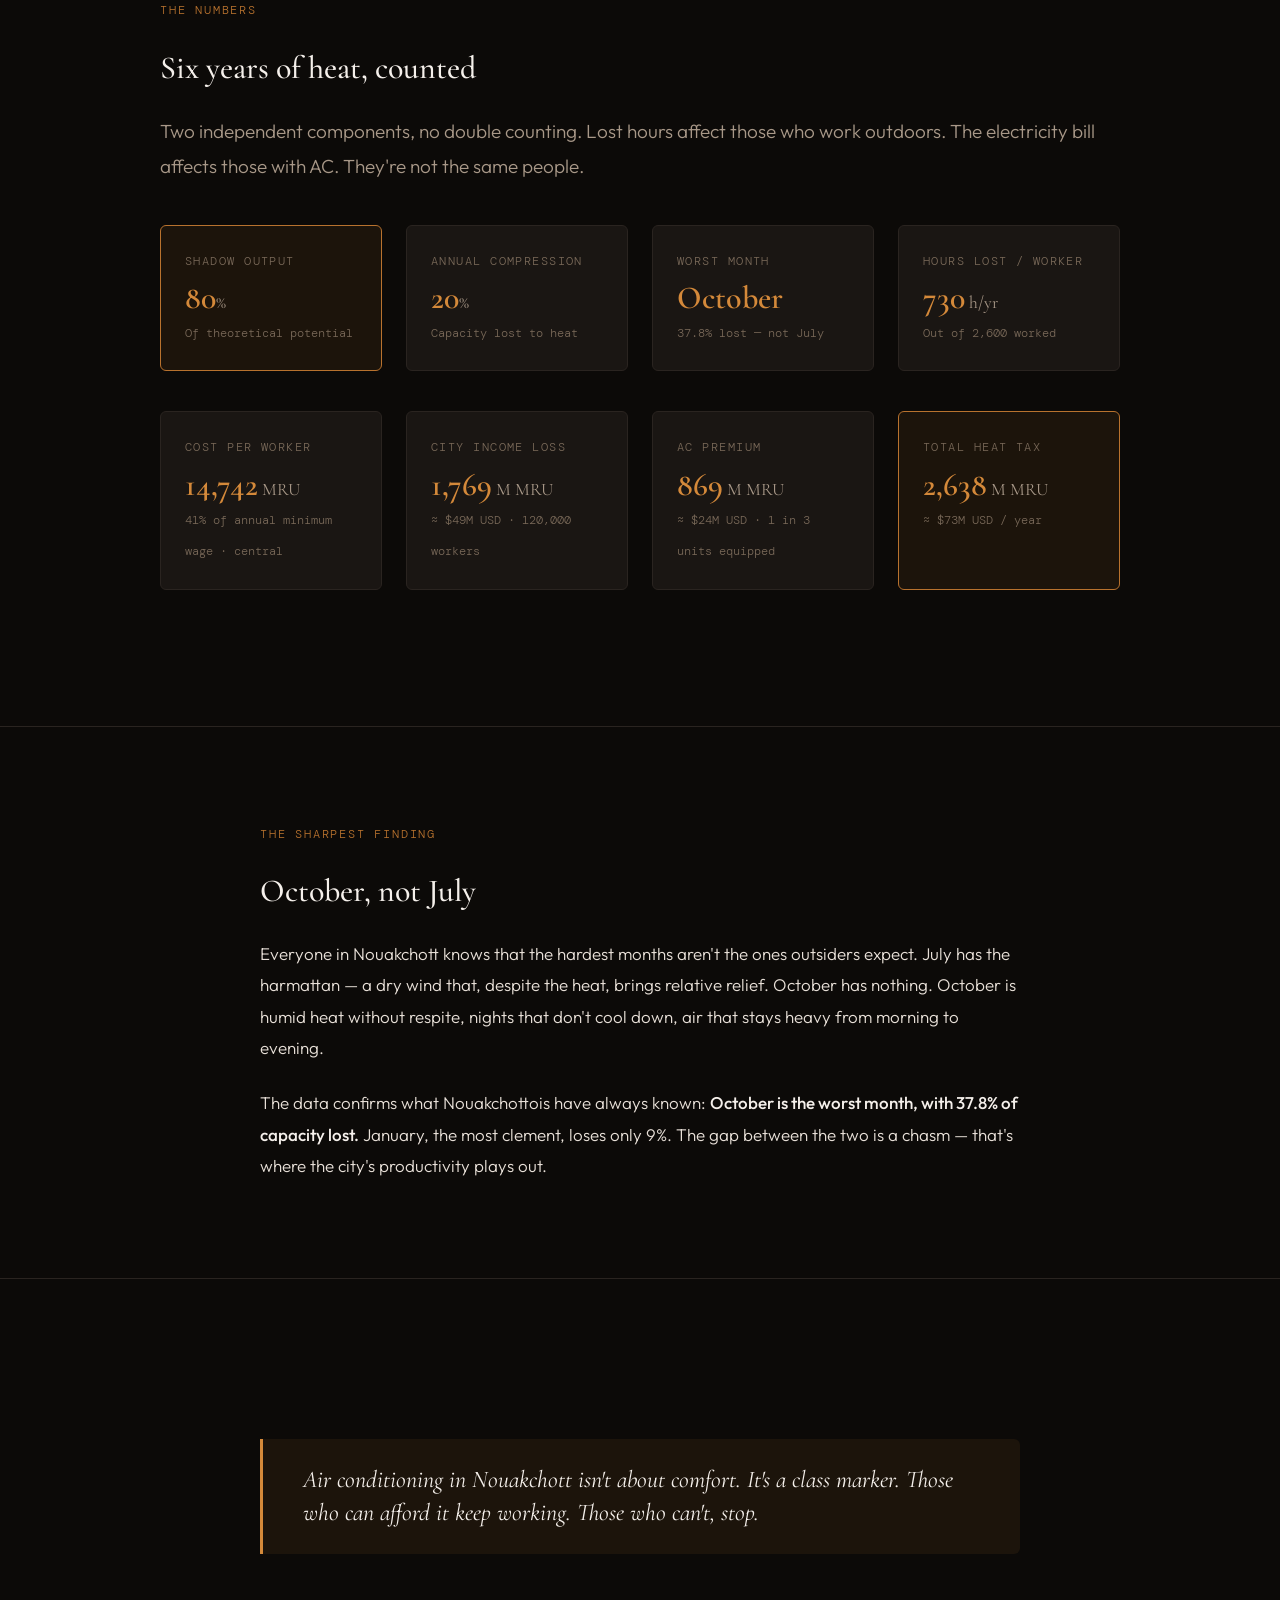
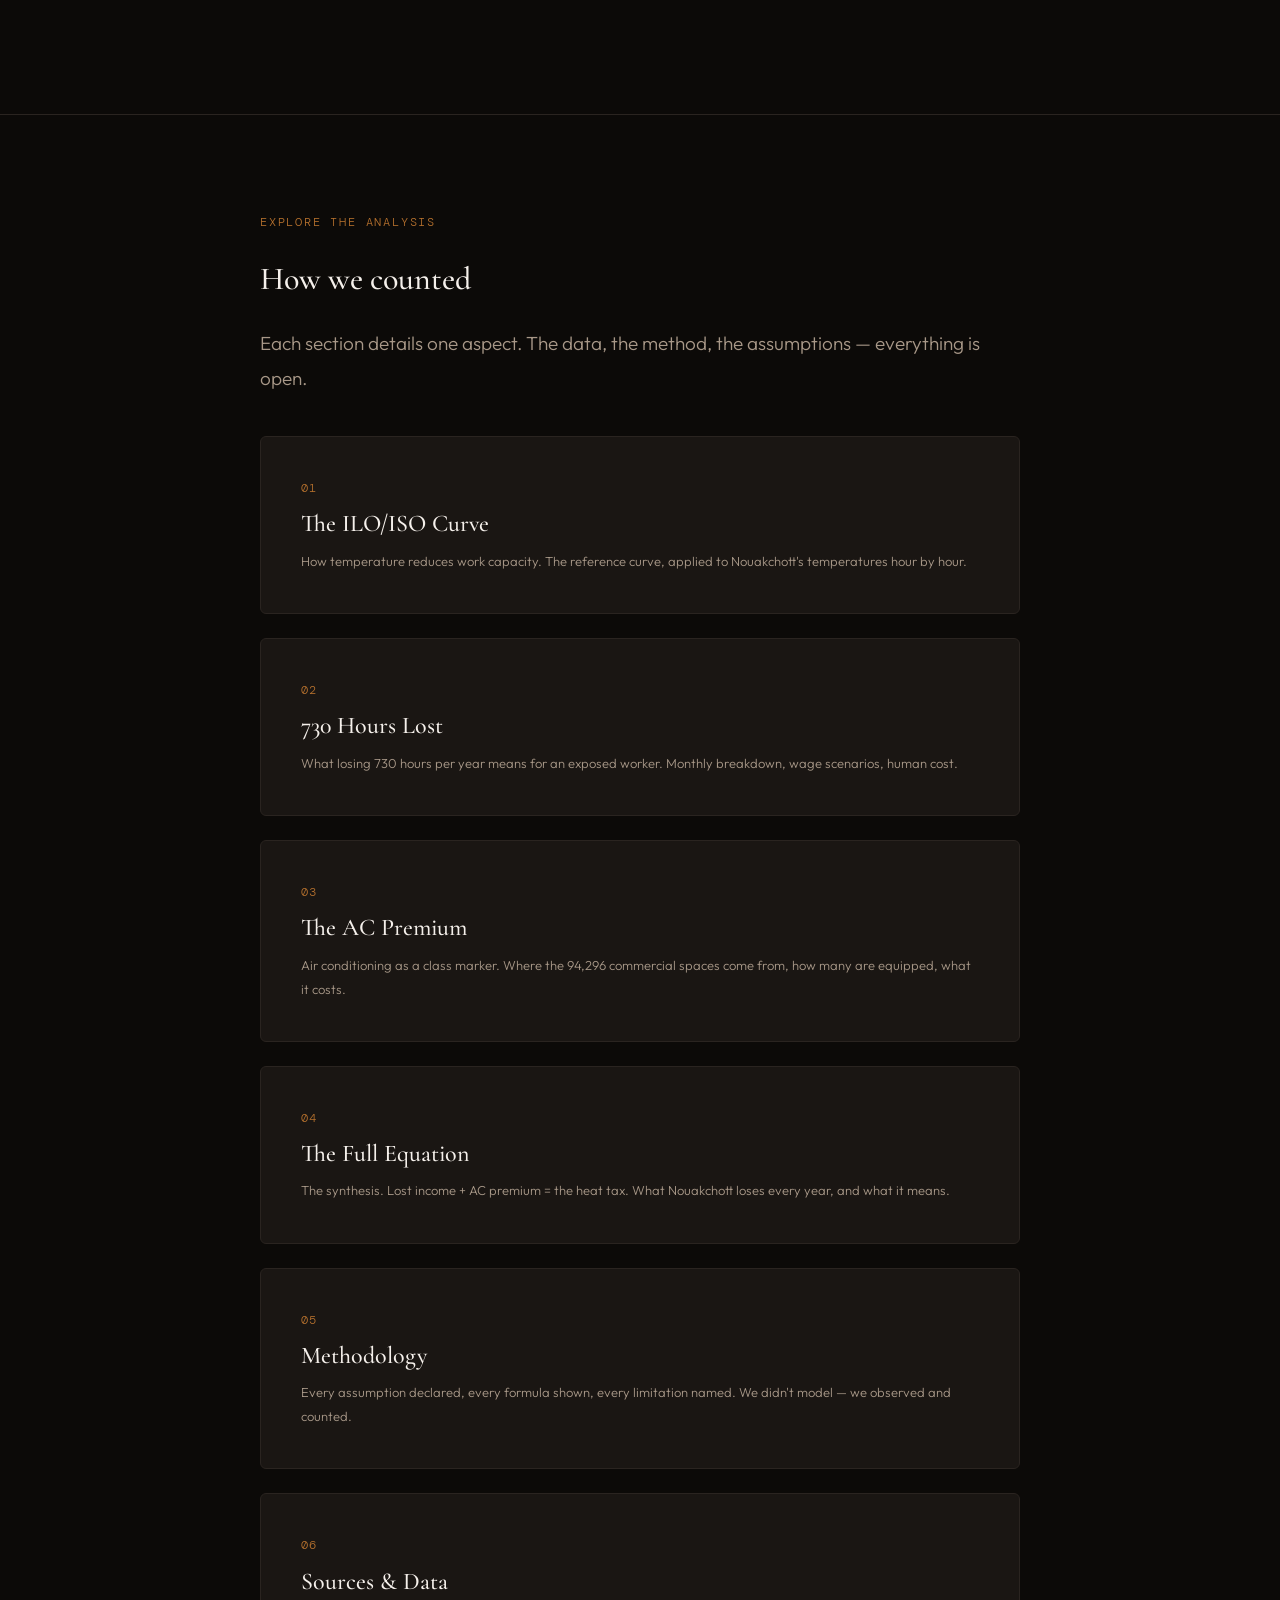
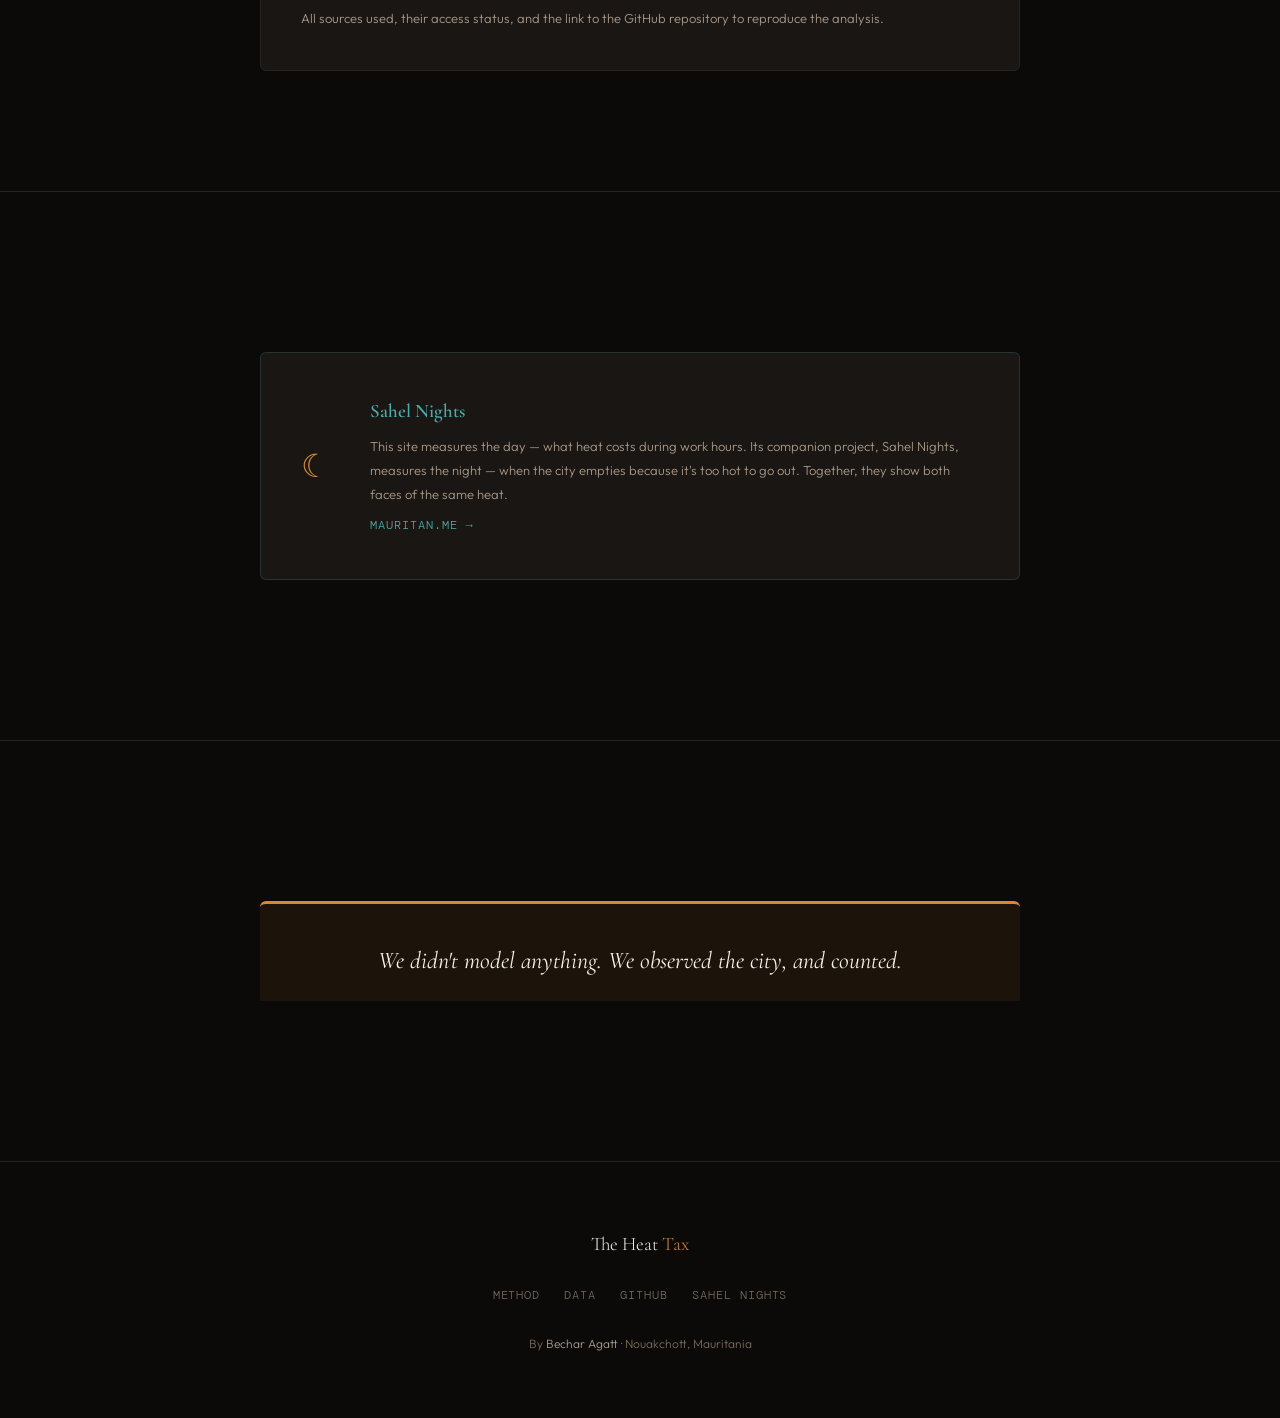
==== commit 631b7b0b: "add visible site title to both homepages above the hero number" ====
--- a/site/en/index.html
+++ b/site/en/index.html
@@ -29,8 +29,9 @@
   <main class="page-body">
     <section class="hero">
       <p class="hero-label fade-up">Nouakchott, Mauritania — 2019–2025</p>
-      <div class="hero-number fade-up fade-up-d1">80<span class="hero-number-suffix">%</span></div>
-      <h1 class="hero-headline fade-up fade-up-d2">Nouakchott operates at only 80% of its potential. Heat takes the rest.</h1>
+      <h1 class="hero-title fade-up fade-up-d1">The Heat Tax</h1>
+      <div class="hero-number fade-up fade-up-d2">80<span class="hero-number-suffix">%</span></div>
+      <p class="hero-headline fade-up fade-up-d3">Nouakchott operates at only 80% of its potential. Heat takes the rest.</p>
       <p class="hero-body fade-up fade-up-d3">Every year, temperature costs the city $73 million — in lost work hours and electricity bills. This is not a projection. It's an observation.</p>
     </section>
 
--- a/site/style.css
+++ b/site/style.css
@@ -230,6 +230,16 @@
   letter-spacing: 0.15em;
   color: var(--text-muted);
   margin-bottom: var(--space-lg);
+}
+
+.hero-title {
+  font-family: var(--font-display);
+  font-size: var(--text-4xl);
+  font-weight: 600;
+  color: var(--text-bright);
+  line-height: 1;
+  margin-bottom: var(--space-md);
+  letter-spacing: -0.01em;
 }
 
 .hero-number {
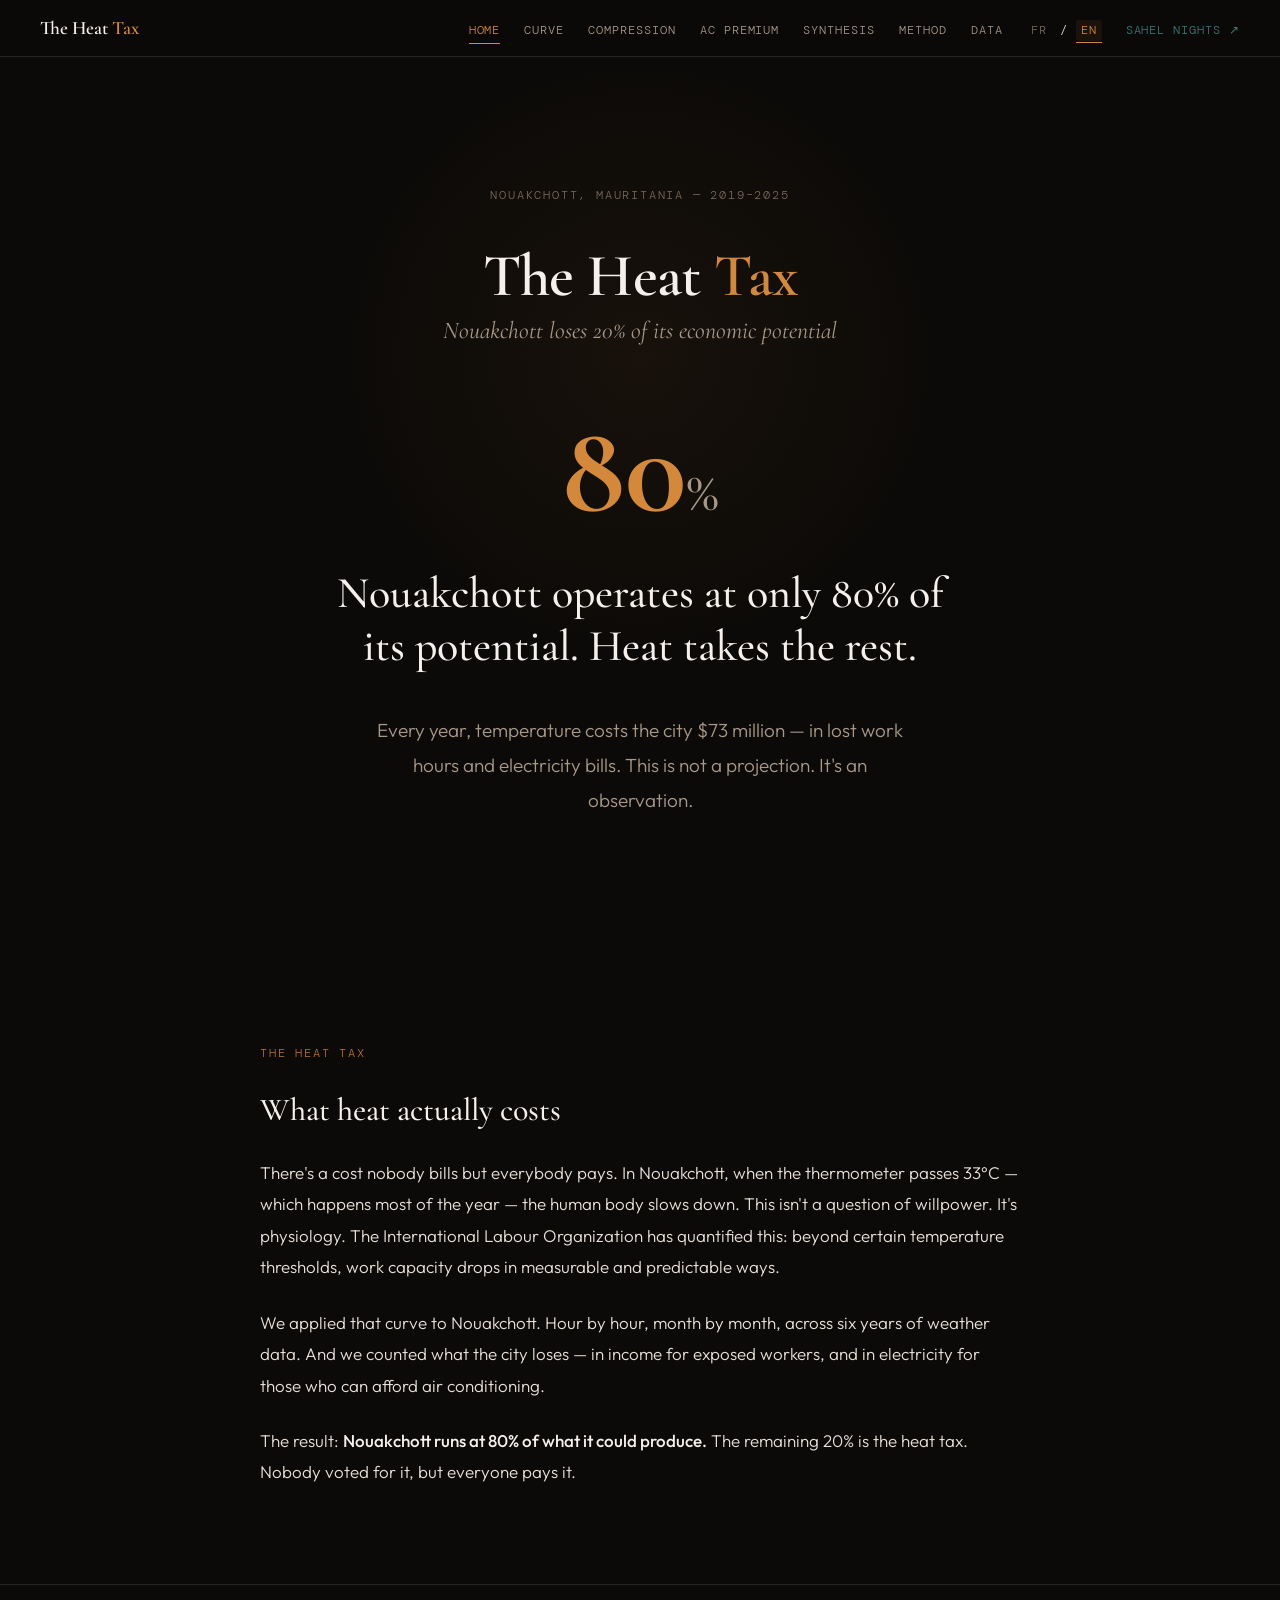
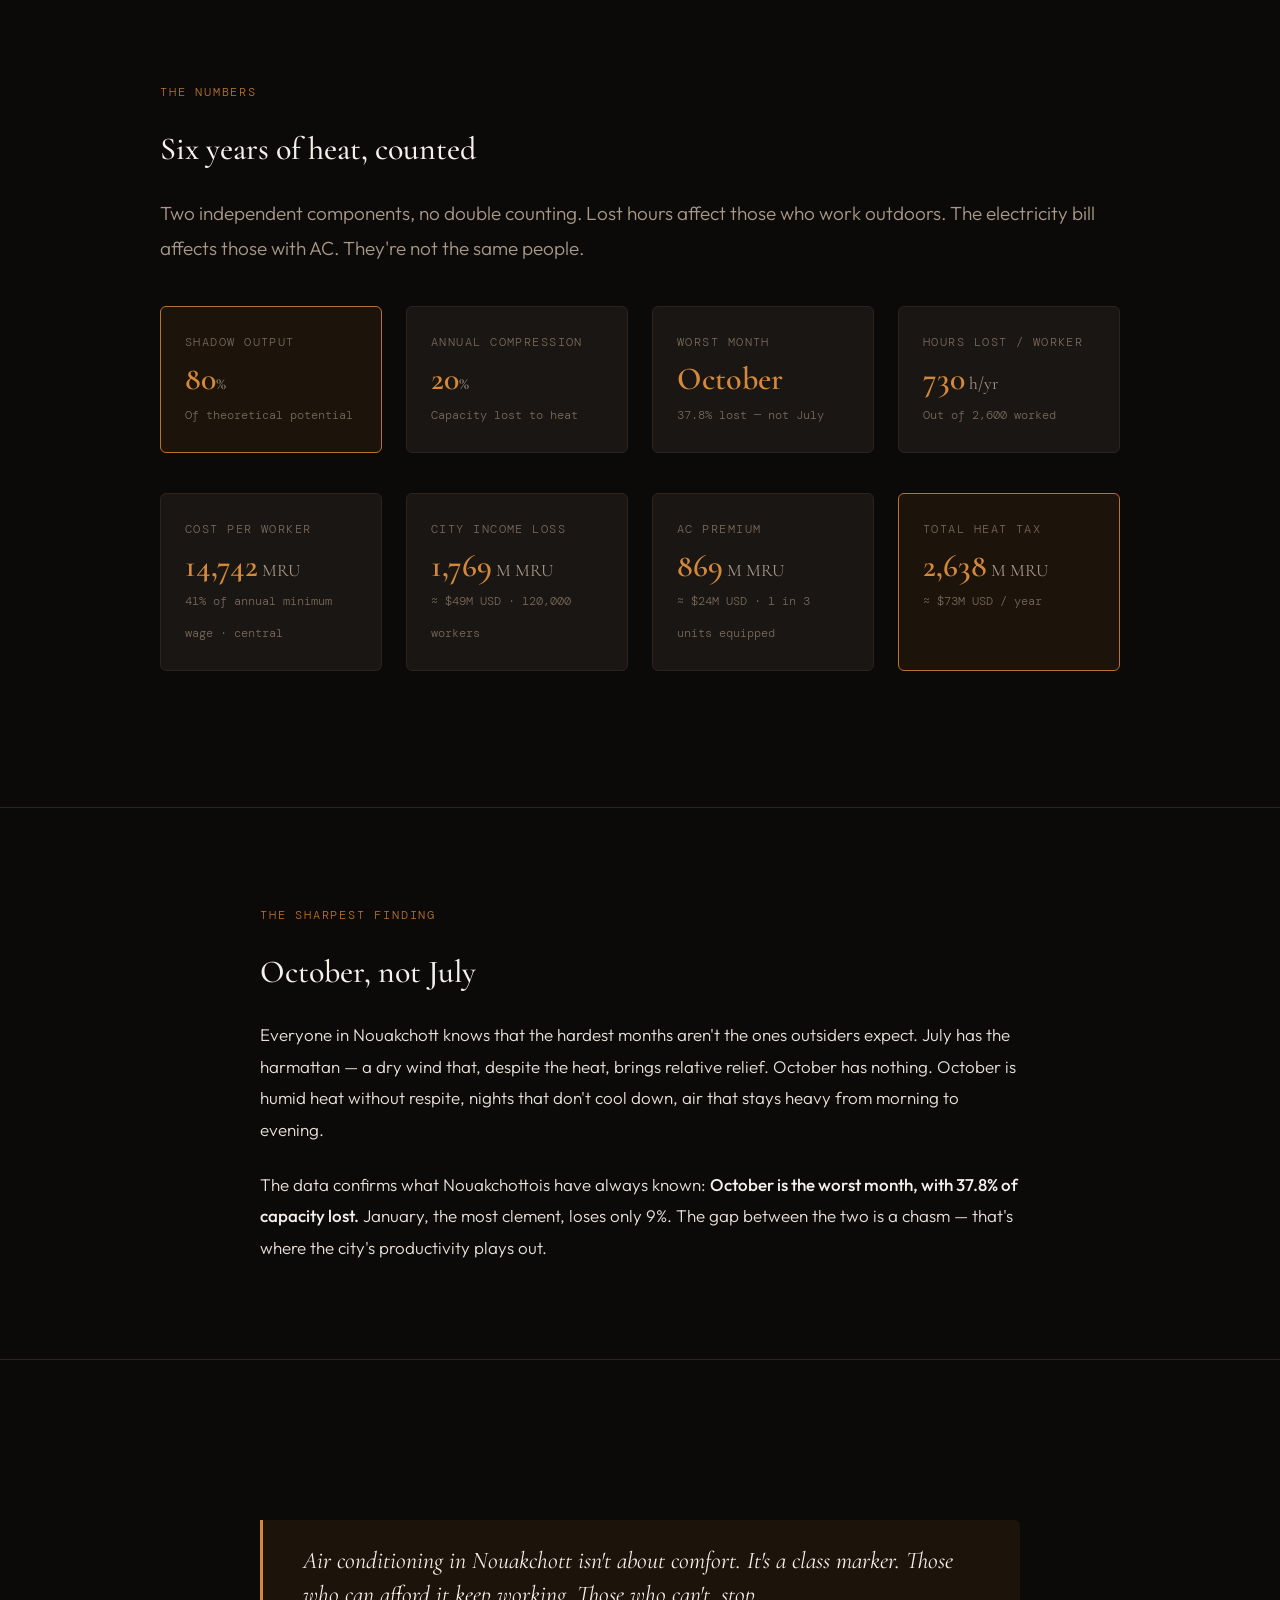
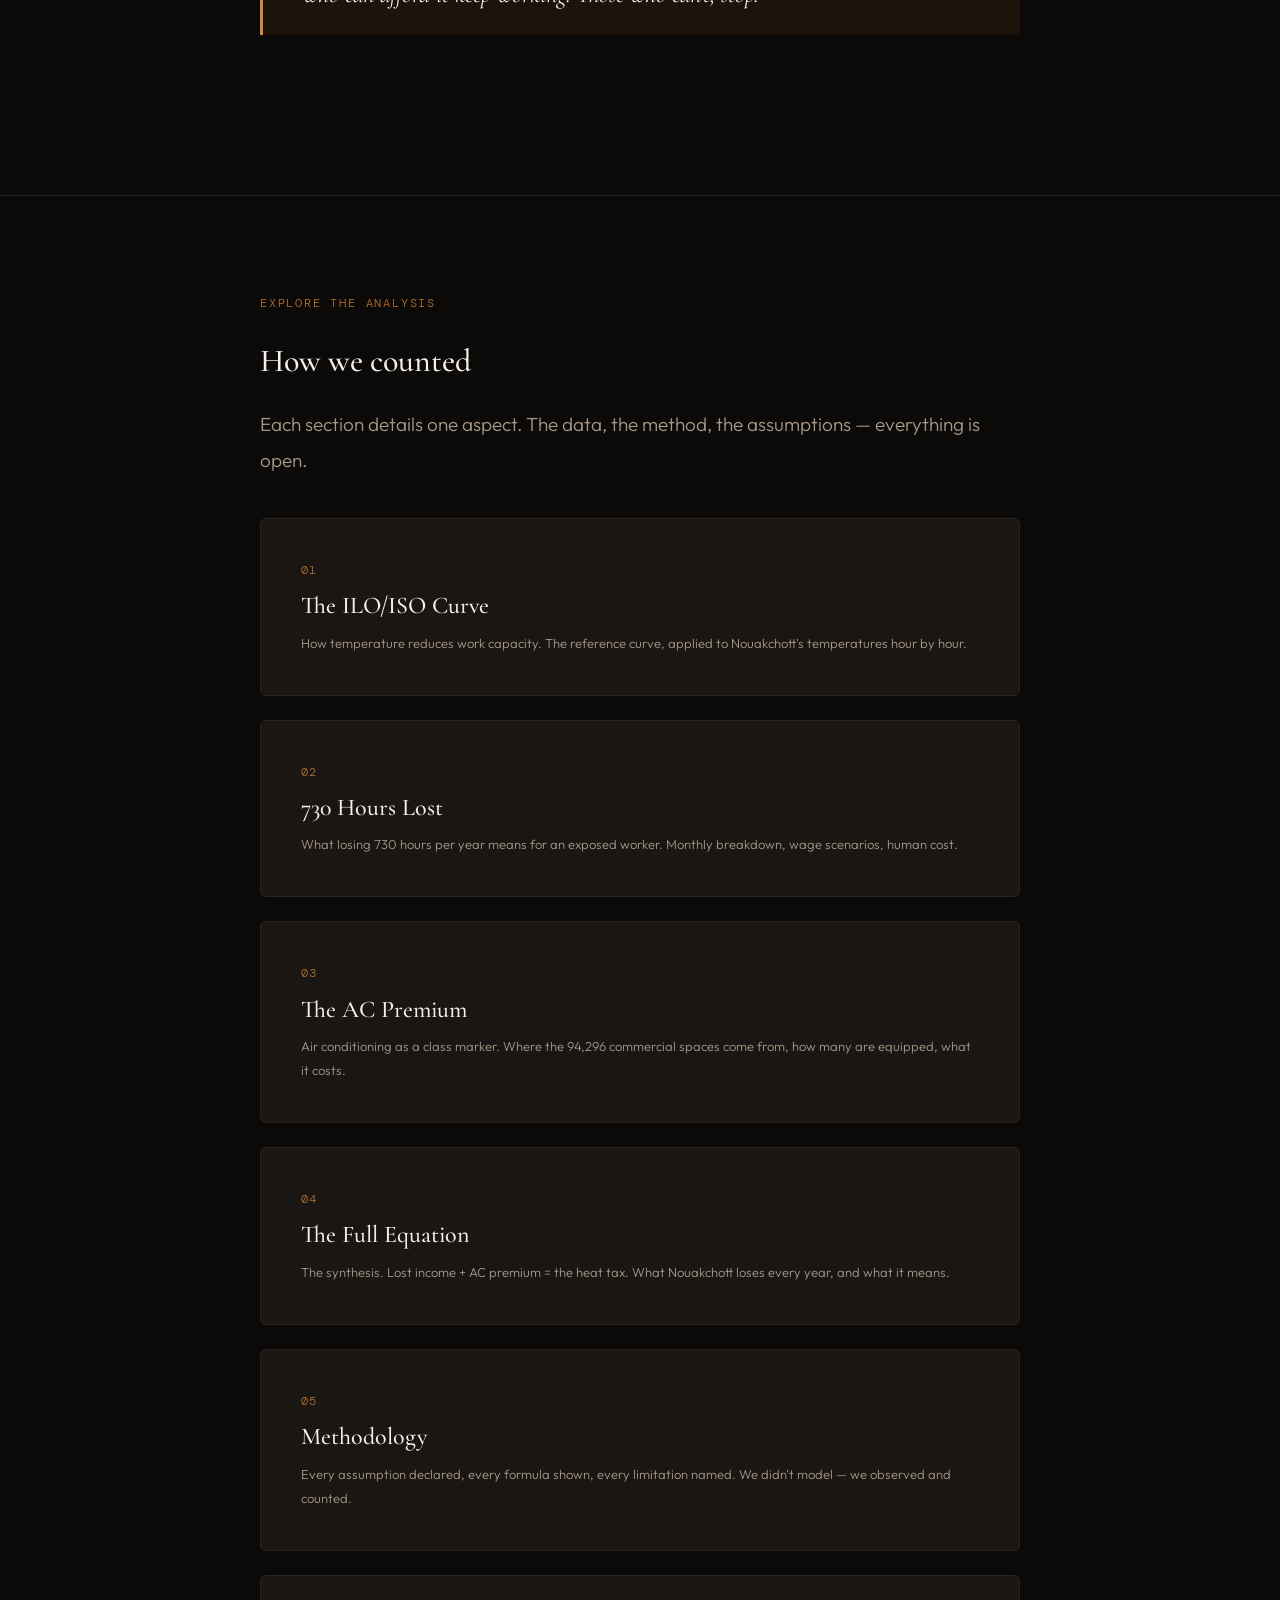
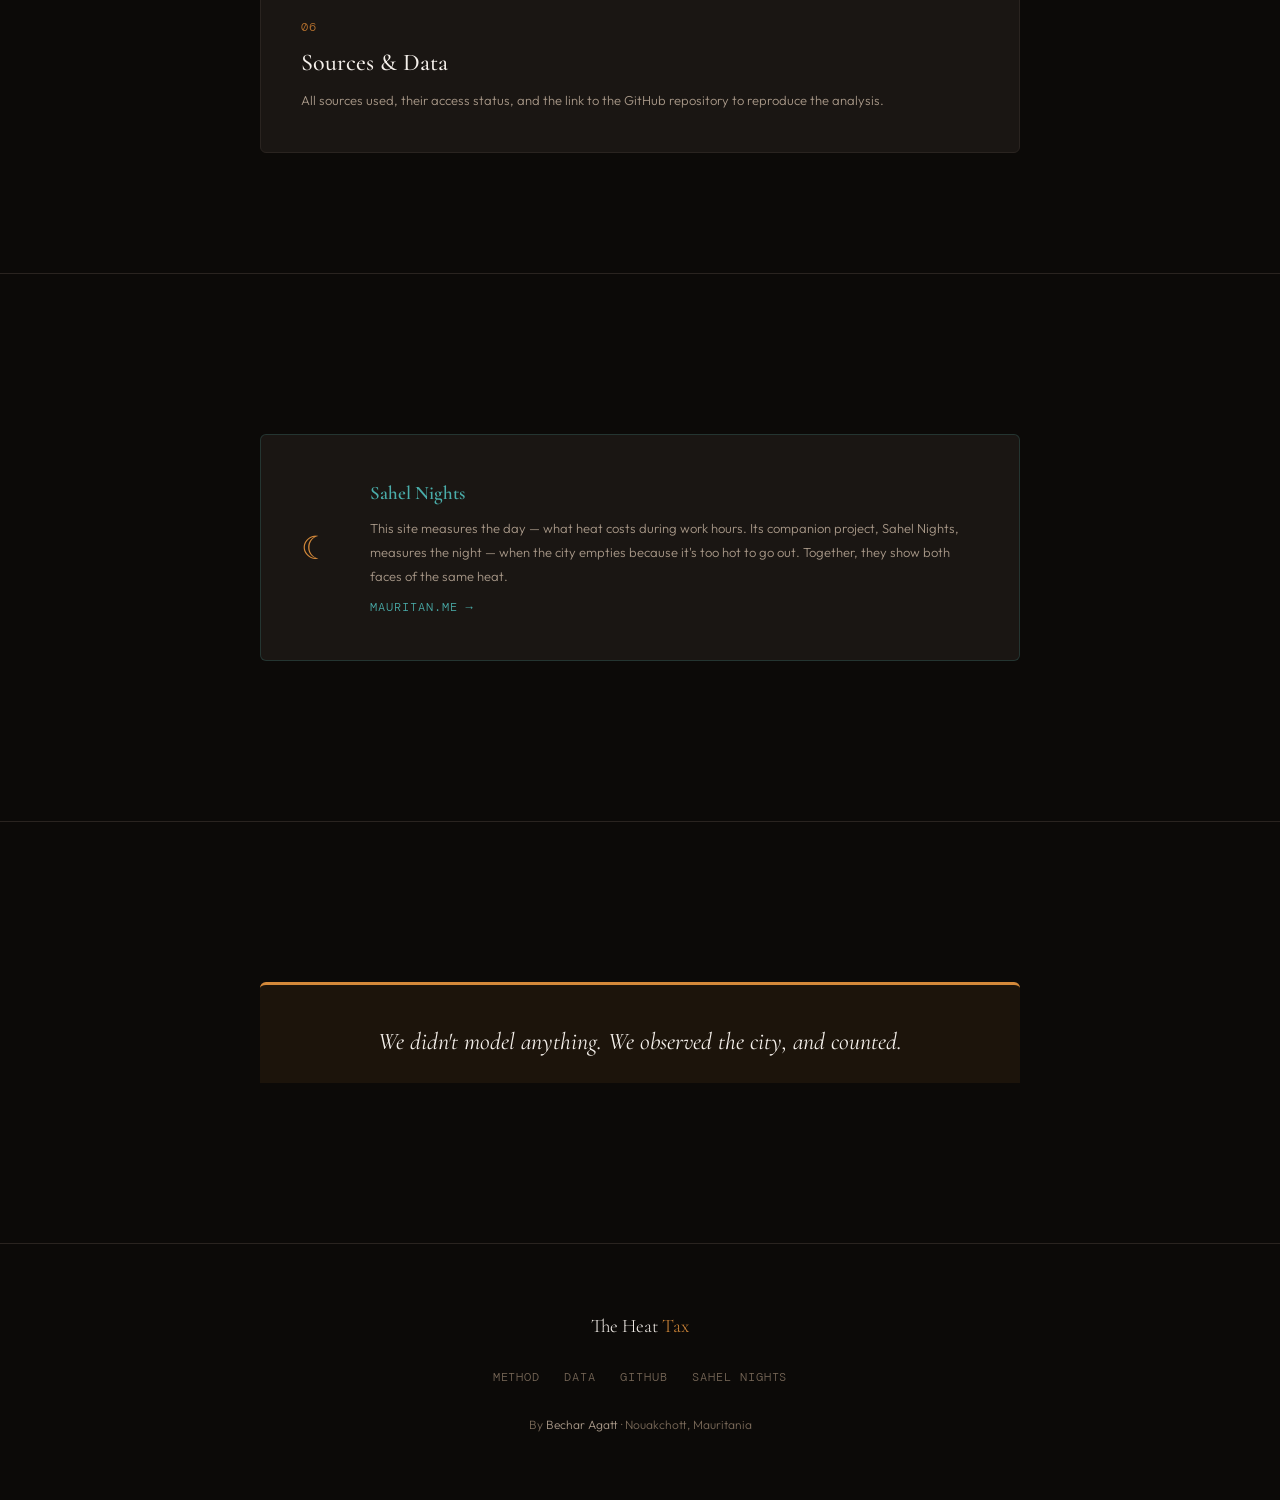
==== commit 58cb4001: "visible title + subtitle on both homepages, matches browser tab style" ====
--- a/site/en/index.html
+++ b/site/en/index.html
@@ -29,10 +29,11 @@
   <main class="page-body">
     <section class="hero">
       <p class="hero-label fade-up">Nouakchott, Mauritania — 2019–2025</p>
-      <h1 class="hero-title fade-up fade-up-d1">The Heat Tax</h1>
-      <div class="hero-number fade-up fade-up-d2">80<span class="hero-number-suffix">%</span></div>
-      <p class="hero-headline fade-up fade-up-d3">Nouakchott operates at only 80% of its potential. Heat takes the rest.</p>
-      <p class="hero-body fade-up fade-up-d3">Every year, temperature costs the city $73 million — in lost work hours and electricity bills. This is not a projection. It's an observation.</p>
+      <h1 class="hero-title fade-up fade-up-d1">The Heat <span class="text-amber">Tax</span></h1>
+      <p class="hero-subtitle fade-up fade-up-d2">Nouakchott loses 20% of its economic potential</p>
+      <div class="hero-number fade-up fade-up-d3">80<span class="hero-number-suffix">%</span></div>
+      <p class="hero-headline fade-up fade-up-d4">Nouakchott operates at only 80% of its potential. Heat takes the rest.</p>
+      <p class="hero-body fade-up fade-up-d5">Every year, temperature costs the city $73 million — in lost work hours and electricity bills. This is not a projection. It's an observation.</p>
     </section>
 
     <section class="section">
--- a/site/style.css
+++ b/site/style.css
@@ -238,8 +238,19 @@
   font-weight: 600;
   color: var(--text-bright);
   line-height: 1;
-  margin-bottom: var(--space-md);
+  margin-bottom: var(--space-xs);
   letter-spacing: -0.01em;
+}
+
+.hero-subtitle {
+  font-family: var(--font-display);
+  font-size: var(--text-xl);
+  font-weight: 400;
+  font-style: italic;
+  color: var(--text-secondary);
+  line-height: var(--leading-snug);
+  margin-bottom: var(--space-xl);
+  max-width: 560px;
 }
 
 .hero-number {
